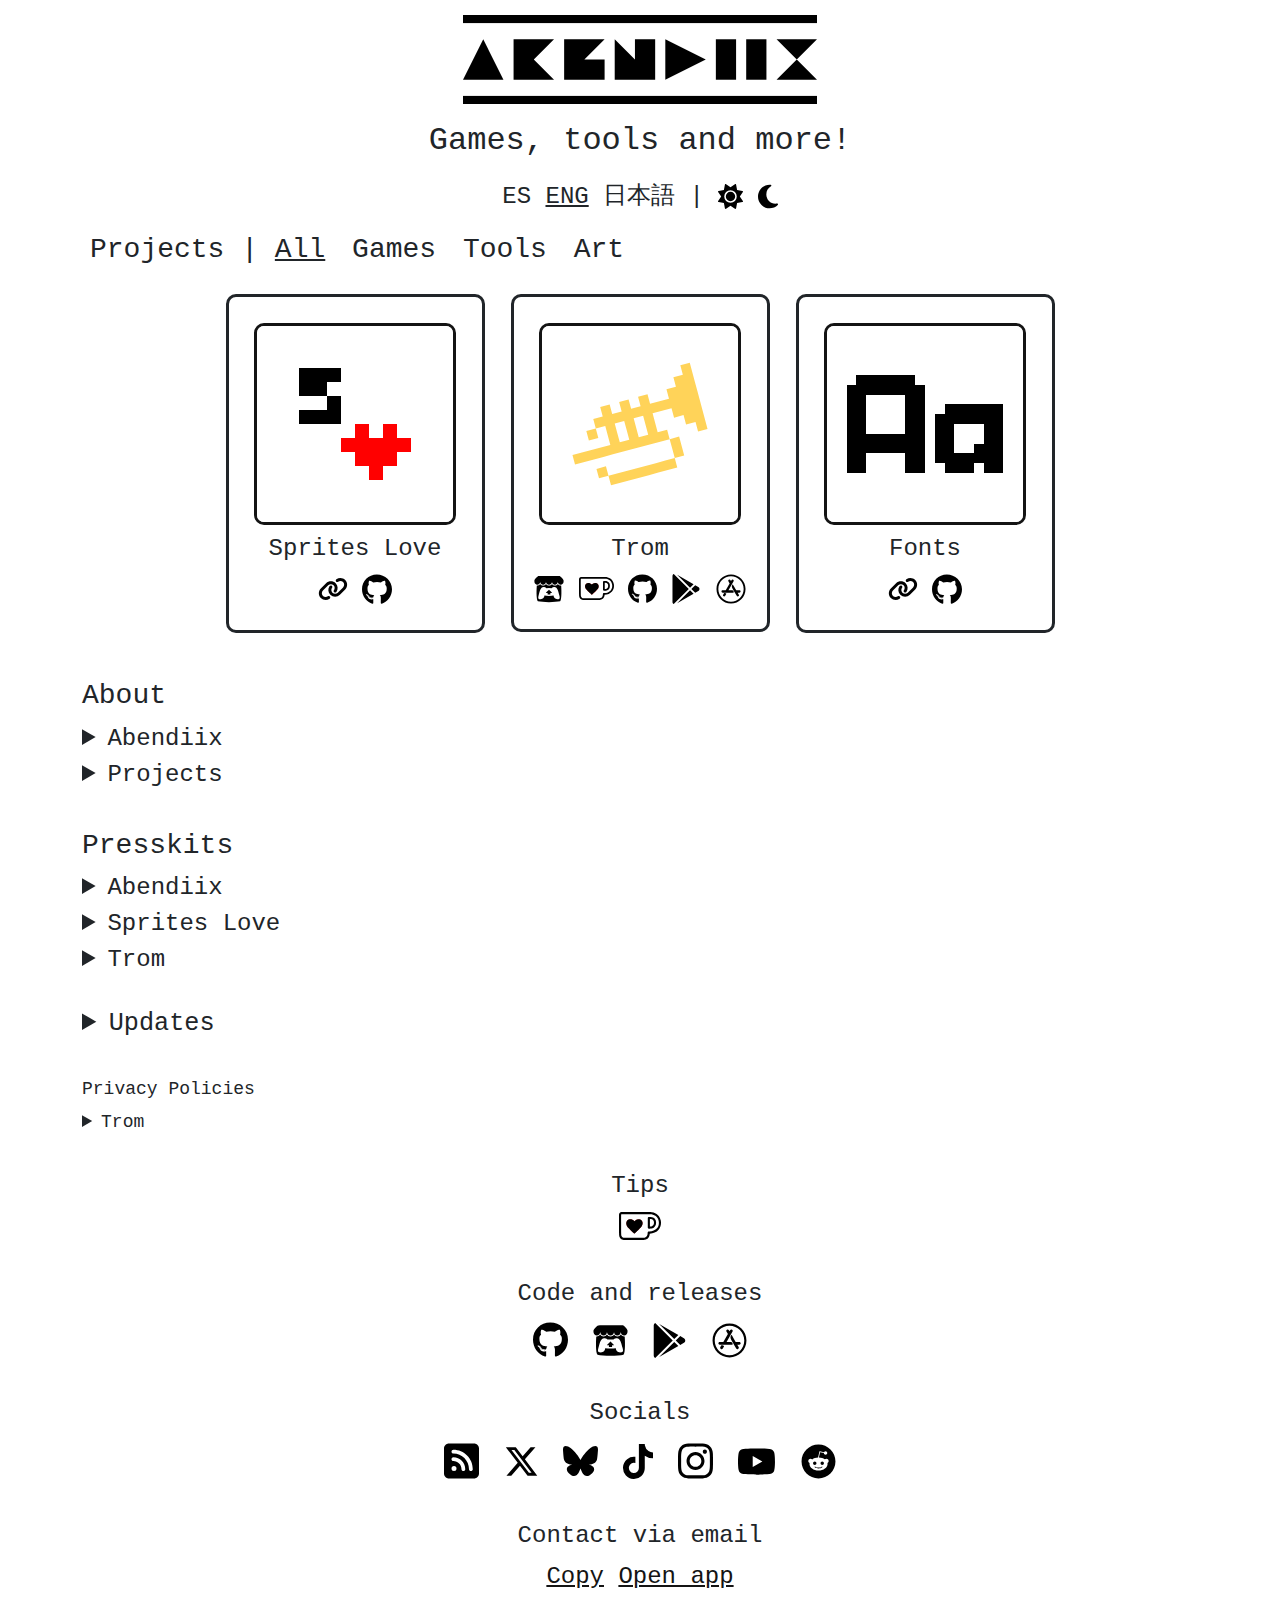
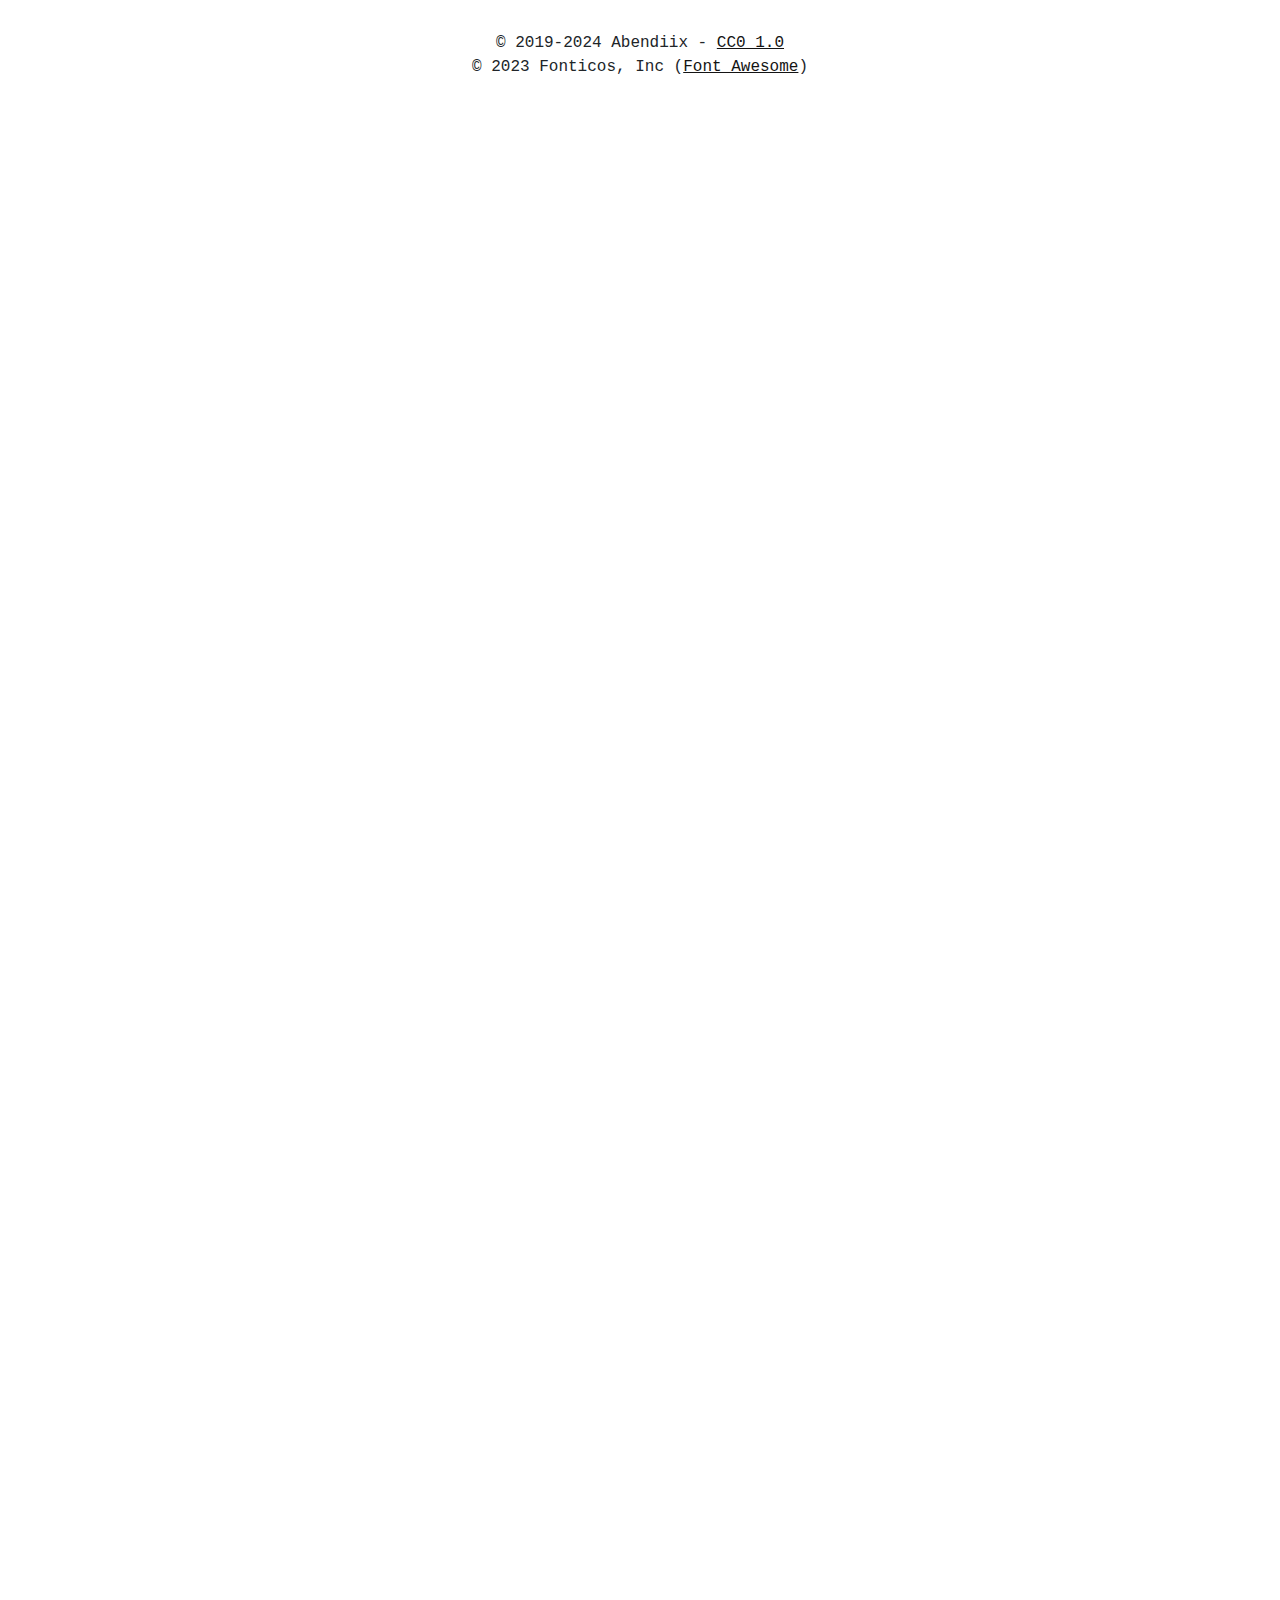
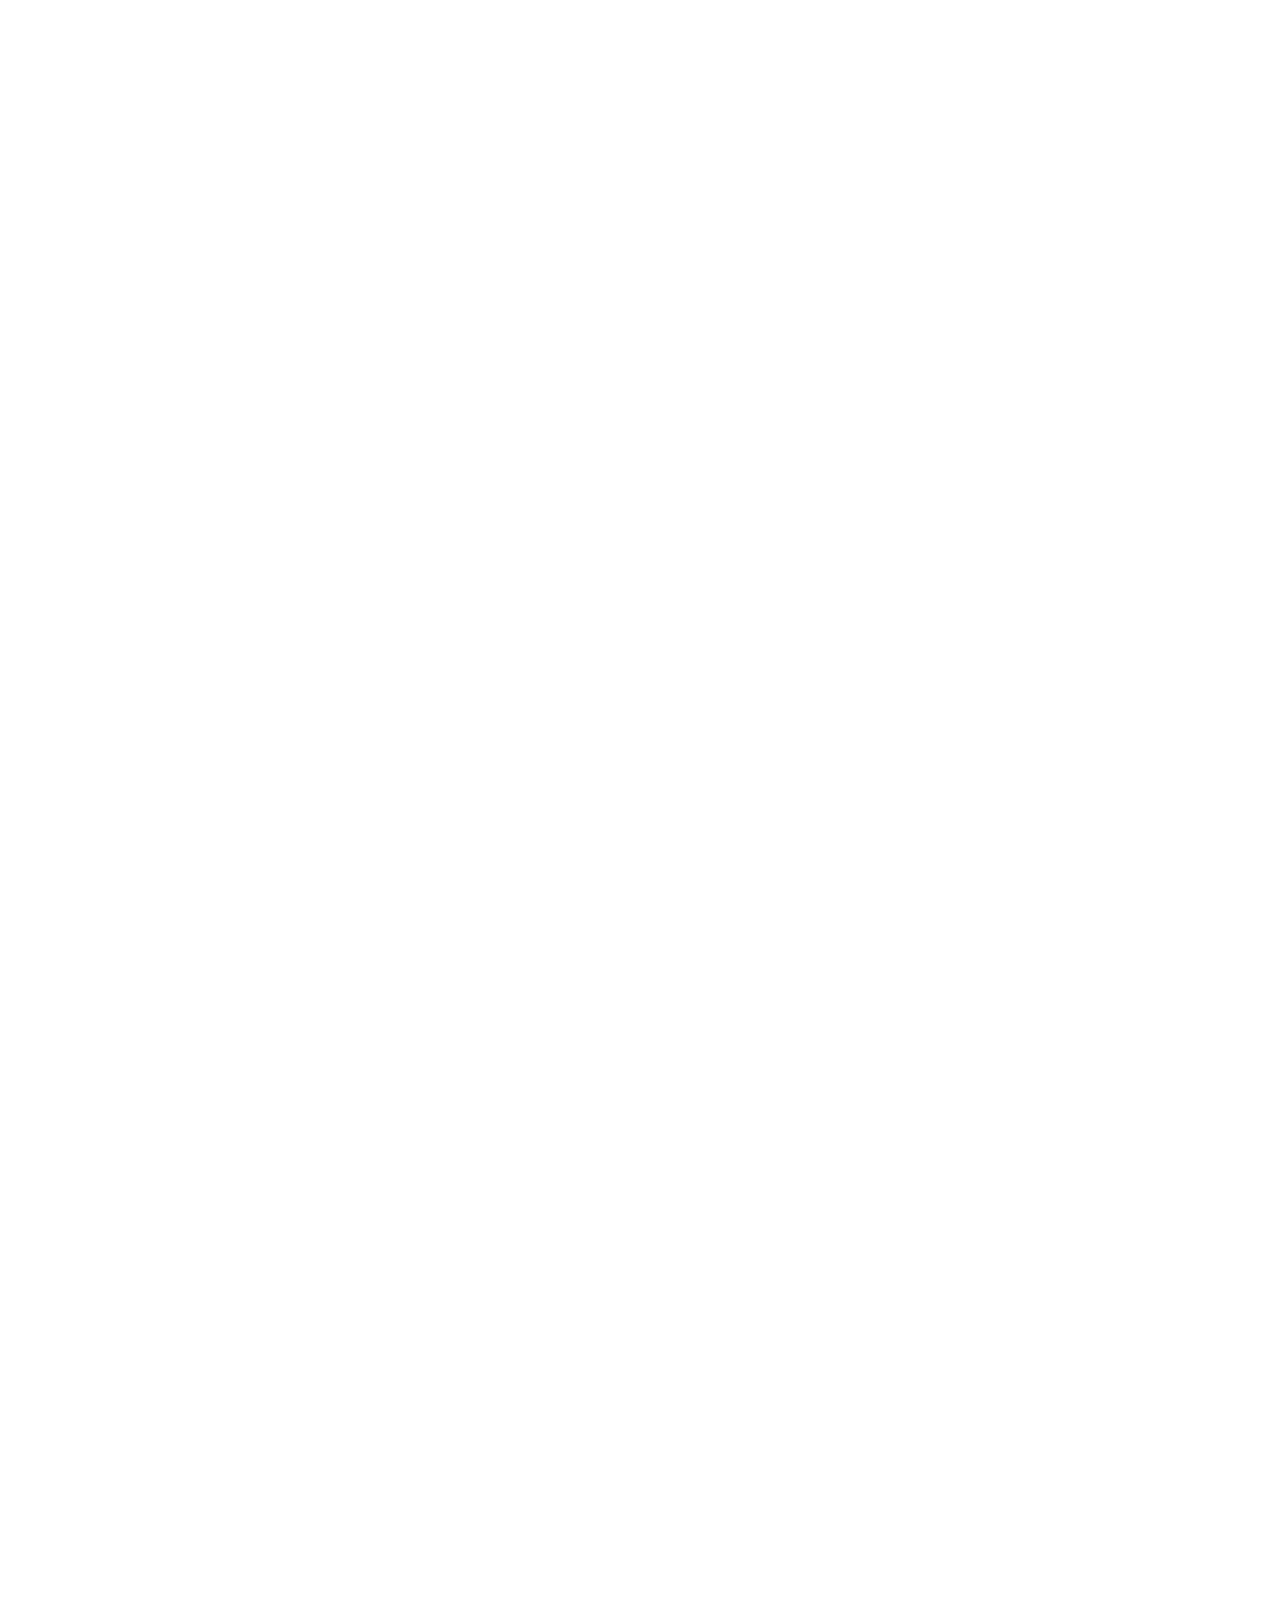
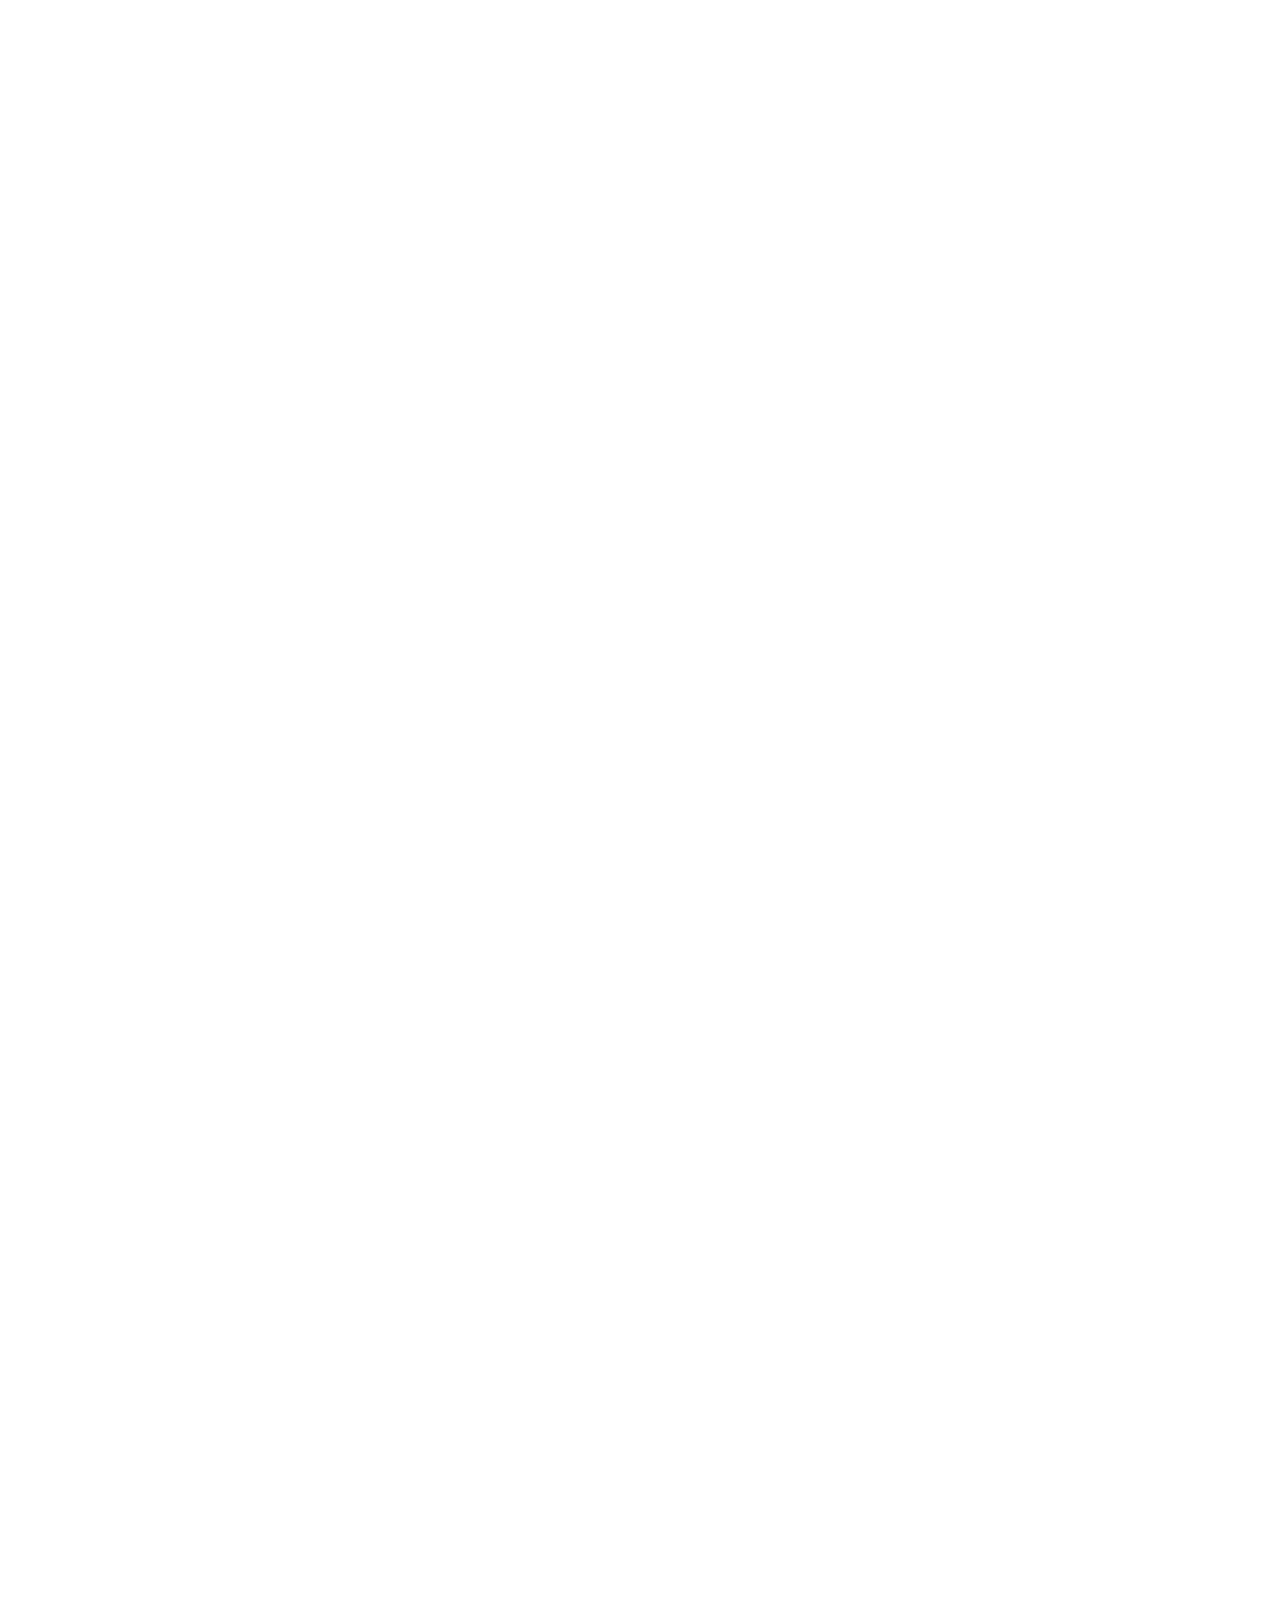
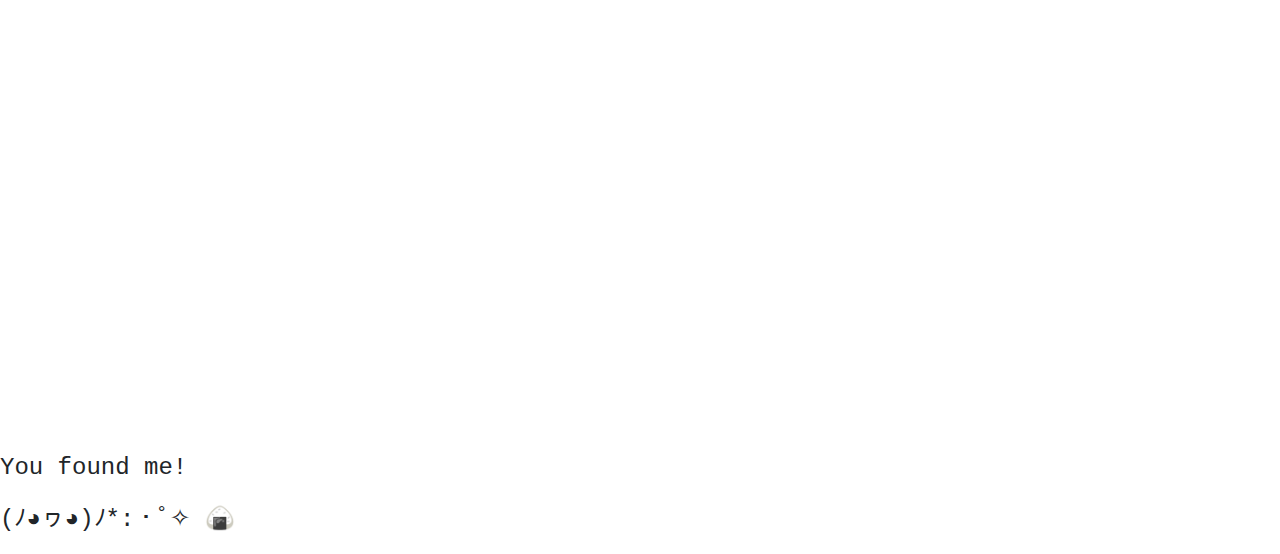
==== index.html @ 1dc41e15 "Post 39" ====
<!--
MIT License

Copyright (c) 2024 Abendiix

Permission is hereby granted, free of charge, to any person obtaining a copy
of this software and associated documentation files (the "Software"), to deal
in the Software without restriction, including without limitation the rights
to use, copy, modify, merge, publish, distribute, sublicense, and/or sell
copies of the Software, and to permit persons to whom the Software is
furnished to do so, subject to the following conditions:

The above copyright notice and this permission notice shall be included in all
copies or substantial portions of the Software.

THE SOFTWARE IS PROVIDED "AS IS", WITHOUT WARRANTY OF ANY KIND, EXPRESS OR
IMPLIED, INCLUDING BUT NOT LIMITED TO THE WARRANTIES OF MERCHANTABILITY,
FITNESS FOR A PARTICULAR PURPOSE AND NONINFRINGEMENT. IN NO EVENT SHALL THE
AUTHORS OR COPYRIGHT HOLDERS BE LIABLE FOR ANY CLAIM, DAMAGES OR OTHER
LIABILITY, WHETHER IN AN ACTION OF CONTRACT, TORT OR OTHERWISE, ARISING FROM,
OUT OF OR IN CONNECTION WITH THE SOFTWARE OR THE USE OR OTHER DEALINGS IN THE
SOFTWARE.
-->

<!DOCTYPE html>
<html lang="en">

    <head>
        <title>Abendiix | Games, tools and more!</title>
        <meta charset="utf-8">
        <meta name="viewport" content="width=device-width, initial-scale=1.0, shrink-to-fit=no">
        <meta name="description" content="I'm Abendiix and I make games, tools and anything that can change the world, making it a better place for everyone.">
        
        <!--Meta tags-->
        <meta property="og:url" content="https://abendiix.com">
        <meta property="og:type" content="website">
        <meta property="og:title" content="Abendiix | Games, tools and more!">
        <meta property="og:description" content="I'm Abendiix and I make games, tools and anything that can change the world, making it a better place for everyone.">
        <meta property="og:image" content="http://abendiix.com/assets/img/logos/logo.png">
        <meta property="og:image:secure_url" content="https://abendiix.com/assets/img/logos/logo.png">
        <meta property="og:image:type" content="image/png">
        <meta property="og:image:width" content="480">
        <meta property="og:image:height" content="480">
        <meta property="og:image:alt" content="Abendiix's logo. It displays both the A, represented with an isosceles triangle, and the X, represented with 2 smaller inverted isosceles triangles that touch on the angles opposite to the triangles' bases, from Abendiix. There are also two straight lines above and below both letters to make the logo feel more squared.">
        <meta name="twitter:card" content="summary">
        <meta property="twitter:domain" content="abendiix.com">
        <meta property="twitter:url" content="https://abendiix.com">
        <meta name="twitter:title" content="Abendiix | Games, tools and more!">
        <meta name="twitter:description" content="I'm Abendiix and I make games, tools and anything that can change the world, making it a better place for everyone.">
        <meta name="twitter:image" content="https://abendiix.com/assets/img/logos/logo.png">
        <!--Meta tags-->

        <link rel="icon" type="image/svg+xml" sizes="150x150" href="assets/img/logos/favicon.svg">
        <link rel="stylesheet" href="assets/bootstrap/css/bootstrap.min.css">
        <link rel="stylesheet" href="assets/css/animate.min.css">
        <link rel="stylesheet" href="assets/css/projectBox.css">
        <link rel="stylesheet" href="assets/css/styles.css">
    </head>

    <body class="font-monospace" style="font-size: 24px;" id="page">

        <!--Container for the header, moto, languages and modes-->
        <div class="container">
            
            <!--Header with banner and moto-->
            <div class="row font-monospace text-center d-flex d-xl-flex justify-content-center align-items-center">
                <div style="margin-top: 15px;" class="col-md-6">
                    
                    <!--Banner-->
                    <h1>
                        <a aria-label="Link to Abendiix's website (where you are now)." href="http://abendiix.com" id="linktothisweb">
                            <img alt="Abendiix's logo in expanded form. The letters are black and the background of the image is transparent (clear mode)."
                            src="assets/img/logos/blackBanner.svg" style="max-width: 65%;" id="banner" class="changeableColor">
                        </a>
                    </h1>
                    <!--Banner-->

                    <!--Moto-->
                    <h2 style="margin: 2vh;" id="moto">Games, tools and more!</h2>
                    <!--Moto-->
                </div>
            </div>
            <!--Header with banner and moto-->

            <!--Available languages and modes' section-->
            <div class="row font-monospace text-center d-flex d-xl-flex justify-content-center align-items-center">
                <div class="col-md-6">
                    <a aria-label="Cambiar el idioma de la web a español." role="button" onclick="changeToES()" id="es">ES</a>

                    <a aria-label="Change website's language to Spanish." role="button" style="text-decoration: underline;" onclick="changeToEN()" id="en">ENG</a>

                    <a aria-label="ウェブサイトの言語を日本語に変更する。" role="button" onclick="changeToJA()" id="ja">日本語</a>
                    |
                    <a aria-label="Change website colors to clear mode." role="button" onclick="changeToClearMode()" id="clearmode">
                        <img alt="Icon showing a sun for changing the website to clear mode." src="assets/img/icons/sun.svg" style="width: min(25px, 15%);" id="clear" class="changeableColor">
                    </a>

                    <a aria-label="Change website colors to dark mode." role="button" onclick="changeToDarkMode()" id="darkmode">
                        <img alt="Icon showing a moon for changing the website to dark mode." src="assets/img/icons/moon.svg" style="width: min(20px, 10%);" id="dark" class="changeableColor">
                    </a>
                    <p id="translationauthor" style="font-size: 15px; display: none; margin: 0px">翻訳： Qulitrans Team</p>
                </div>
            </div>
            <!--Available languages and modes' section-->

        </div>
        <!--Container for header, moto, languages and modes-->

        <!--Container for projects' filters-->
        <div class="container" style="margin-top: 2vh;">
            <h3 id="projectsh3" style="margin: .5rem;"> <p id="projects" style="display: inline;">Projects |</p>
                <a aria-label="Show every Abendiix's project." role="button" onclick="showAll()" style="text-decoration: underline; margin-right: 10px;" id="projectsall">All</a>

                <a aria-label="Show Abendiix's games." role="button" onclick="showGames()" id="projectsgames" style="margin-right: 10px;">Games</a>

                <a aria-label="Show Abendiix's tools." role="button" onclick="showTools()" id="projectstools"style="margin-right: 10px;">Tools</a>

                <a aria-label="Show Abendiix's art." role="button" onclick="showArt()" id="projectsart">Art</a>
            </h3>
        </div>
        <!--Container for projects' filters-->

        <!--Projects' container-->
        <div class="container text-center">
            <div class="row justify-content-center" style="margin-top: 2vh;">
                
                <!--Sprites Love box-->
                <div class="projectBox" id="spriteslove" style="padding: 25px;">
                    <div class="row swing animated" style="border-radius: 10px; margin-top: -15px; margin-bottom: -15px; border-style: solid;">
                        <div class="col" style="border-radius: 10px; padding: 10%;">
                            
                            <!--Sprites Love icon-->
                            <img alt="Logo for the project Sprites Love. It shows a pixelated S from the word 'Sprites' and one pixel down and to the right there's a red pixelated heart representing the word 'Love'."
                            src="assets/img/logos/spriteslove.svg" style="width: inherit; border-radius: 10px; margin-bottom: 10px; border-style: solid; border-color: #141414; margin-top: 0px;" id="spritesloveicon">
                            <!--Sprites Love icon-->

                            <!--Sprites Love title-->
                            <h4 style="margin: 0px;" id="sprlv">Sprites Love</h4>
                            <!--Sprites Love title-->

                            <!--Sprites Love's links-->
                            <div class="row text-center">
                                <div class="col" style="padding:0px;">

                                    <!--Sprites Love's link icon-->
                                    <a aria-label="Link to Sprites Love's website." href="https://spriteslove.abendiix.com" target="_blank" id="spriteslovelink" style="width: 12%;">
                                        <img alt="Black icon (in clear mode) that symbolizes a website link with two diagonal chains that redirects to Sprites Love's website."
                                        src="assets/img/icons/link.svg" style="margin: 0%; margin-top: 10px; width: 30px" id="spriteslovelinkicon" class="changeableColor"></a>
                                    <!--Sprites Love's link icon-->

                                    <!--Sprites Love's github icon-->
                                    <a aria-label="Link to Abendiix's Sprites Love's GitHub repository." href="https://github.com/Abendiix/spriteslove" target="_blank" id="spriteslovegithublink" style="width: 12%;">
                                        <img alt="GitHub icon in black (clear mode) that redirects to Abendiix's Sprites Love's repository."
                                        src="assets/img/icons/github.svg" style="margin: 0%; margin-top: 10px; width: 30px;" id="spriteslovegithublinkicon" class="changeableColor"></a>
                                    <!--Sprites Love's github icon-->

                                </div>
                            </div>
                            <!--Sprites Love's links-->

                        </div>
                    </div>
                </div>
                <!--Sprites Love box-->

                <!--Trom box-->
                <div class="projectBox" id="trom" style="padding: 25px;">
                    <div class="row swing animated" style="border-radius: 10px; margin-top: -15px; margin-bottom: -15px; border-style: solid;">
                        <div class="col" style="border-radius: 10px; padding: 10%;">
                            
                            <!--Trom icon-->
                            <img alt="Logo for the project Trom. It shows a trumpet made with pixel art that comes from the game."
                            src="assets/img/logos/trom.svg" style="width: inherit; border-radius: 10px; margin-bottom: 10px; border-style: solid; border-color: #141414; margin-top: 0px;" id="tromicon">
                            <!--Trom icon-->

                            <!--Trom title-->
                            <h4 style="margin: 0px;" id="trm">Trom</h4>
                            <!--Trom title-->

                            <!--Trom's links-->
                            <div class="row text-center">
                                <div class="col" style="padding: 0">

                                    <!--Trom's itch.io link icon-->
                                    <a aria-label="Link to Trom's itch.io page." href="https://abendiix.itch.io/trom" target="_blank" id="tromlinkitchio" style="width: 12%;">
                                        <img alt="Itch.io icon in black (clear mode) that redirects to Trom's itch.io page."
                                        src="assets/img/icons/itch-io.svg" style="margin: 0%; margin-top: 10px; width: 30px;" id="tromlinkitchioicon" class="changeableColor"></a>
                                    <!--Trom's itch.io link icon-->

                                    <!--Trom's ko-fi link icon-->
                                    <a aria-label="Link to Trom's Ko-fi page." href="https://ko-fi.com/s/d5c1cd9f0c" target="_blank" id="tromlinkko-fi" style="width: 12%;">
                                        <img alt="Ko-fi icon in black (clear mode) that redirects to Trom's Ko-fi page."
                                        src="assets/img/icons/ko-fi.svg" style="margin: 0%; margin-top: 10px; height: 23px;" id="tromlinkko-fiicon" class="changeableColor"></a>
                                    <!--Trom's ko-fi link icon-->

                                    <!--Trom's github link icon-->
                                    <a aria-label="Link to Trom's GitHub page." href="https://github.com/Abendiix/trom" target="_blank" id="tromlinkgithub" style="width: 12%">
                                        <img alt="GitHub icon in black (clear mode) that redirects to Trom's GitHub page."
                                        src="assets/img/icons/github.svg" style="margin: 0%; margin-top: 10px; height: 30px;" id="tromlinkgithubicon" class="changeableColor"></a>
                                    <!--Trom's github link icon-->

                                    <!--Trom's play store link icon-->
                                    <a aria-label="Link to Trom's Play Store page." href="https://play.google.com/store/apps/details?id=com.abendiix.trom" target="_blank" id="tromlinkplaystore" style="width: 12%; ">
                                        <img alt="Play Store icon in black (clear mode) that redirects to Trom's Play Store page."
                                        src="assets/img/icons/google-play.svg" style="margin: 0%; margin-top: 10px; width: 30px;" id="tromlinkplaystoreicon" class="changeableColor"></a>
                                    <!--Trom's play store link icon-->

                                    <!--Trom's app store link icon-->
                                    <a aria-label="Link to Trom's App Store page." href="https://apps.apple.com/us/app/trom/id6496865166" target="_blank" id="tromlinkappstore" style="width: 12%;">
                                        <img alt="App Store icon in black (clear mode) that redirects to Trom's App Store page."
                                        src="assets/img/icons/app-store.svg" style="margin: 0%; margin-top: 10px; width: 30px;" id="tromlinkappstoreicon" class="changeableColor"></a>
                                    <!--Trom's app store link icon-->

                                </div>
                            </div>
                            <!--Trom's links-->

                        </div>
                    </div>
                </div>
                <!--Trom box-->

                <!--Fonts box-->
                <div class="projectBox" id="fonts" style="padding: 25px;">
                    <div class="row swing animated" style="border-radius: 10px; margin-top: -15px; margin-bottom: -15px; border-style: solid;">
                        <div class="col" style="border-radius: 10px; padding: 10%;">
                            
                            <!--Fonts icon-->
                            <img alt="Logo for Abendiix's fonts. It shows a upper case A and a lower case a in pixel art style."
                            src="assets/img/logos/fonts.svg" style="width: inherit; border-radius: 10px; margin-bottom: 10px; border-style: solid; border-color: #141414; margin-top: 0px;" id="fontsicon">
                            <!--Fonts icon-->

                            <!--Fonts title-->
                            <h4 style="margin: 0px;" id="fnts">Fonts</h4>
                            <!--Fonts title-->

                            <!--Fonts' links-->
                            <div class="row text-center">
                                <div class="col">

                                    <!--Fonts website icon-->
                                    <a aria-label="Link to Abendiix's font website." href="https://fonts.abendiix.com" target="_blank" id="fontslink" style="width: 12%;">
                                        <img alt="Black icon (in clear mode) that symbolizes a website link with two diagonal chains that redirects to Abendiix's fonts website."
                                        src="assets/img/icons/link.svg" style="margin: 0%; margin-top: 10px; width: 30px;" id="fontslinkicon" class="changeableColor"></a>
                                    <!--Fonts website icon-->

                                    <!--Fonts github icon-->
                                    <a aria-label="Link to Abendiix's font's GitHub repository." href="https://github.com/Abendiix/fonts" target="_blank" id="fontsgithublink" style="width: 12%;">
                                        <img alt="GitHub icon in black (clear mode) that redirects to Abendiix's font's repository."
                                        src="assets/img/icons/github.svg" style="margin: 0%; margin-top: 10px; width: 30px;" id="fontsgithublinkicon" class="changeableColor"></a>
                                    <!--Fonts github icon-->

                                </div>
                            </div>
                            <!--Fonts links-->

                        </div>
                    </div>
                </div>
                <!--Fonts box-->

            </div>
        </div>
        <!--Projects' container-->

        <!--Abouts-->
        <div class="container" style="margin-top: 4vh">

            <!--Abendiix-->
            <h3 id="aboutabndx">About</h3>

            <details>
                <summary>Abendiix</summary>
                <p id="aboutap1" style="text-align: justify;">I'm Abendiix, an indie developer and artist. I make (and tinker with) games, tools and anything that catches my attention, hoping that I can make the world a better place with my projects.</p>

                <p id="aboutap2" style="text-align: justify;">Abendiix is both my developer/artist alias and a project by itself, where I want to pursue the dream and goal of developing ideas, art and projects that are as open, accessible and friendly as I can to everything and everyone that interacts with or is affected and influenced by them.</p>

                <p id="aboutap3" style="text-align: justify;">Abendiix (as in the project) will grow, learn, evolve and change just as much as Abendiix (as in myself) will do, if not more. Abendiix's goal will always be to make the best out of any creation, looking for a positive impact on the people that get to know Abendiix, our planet and anything that surrounds us.</p>

                <p id="aboutap4" style="text-align: justify;">Feel free to contact me about anything you want! Any error/bug/problem that I should fix or solve, any question you may have, showing me anything you want as fanarts or experiences you've had with my projects or even just to say hello or have a chat. I will always be more than grateful and happy to speak and engage with anyone!</p>
            </details>
            <!--Abendiix-->

            <!--Projects-->
            <details>
                <summary id="projectssummary">Projects</summary>
                <p id="aboutpp1" style="text-align: justify;">I believe that any creation will always have at least 2 authors (or 2 parts that give sense to that creation). The first one would be the 'original' creator, who comes up with ideas and turns them into a reality. The second one would be who experiences that reality, interpreting, enjoying, feeling it and much more, making that reality a whole and giving it its sense of being in the process</p>
                    
                <p id="aboutpp2" style="text-align: justify;">Sometimes both of them are just the original creator interacting with their own creation, even if they are still on the process of creating that reality or experiencing it from any perspective.</p>

                <p id="aboutpp3" style="text-align: justify;">Without taking into account this scenario, that relationship between those 2 different authors and that reality has to be as healthy as it can be. If one or both parts don't take the needed care and responsibility, that relationship would leave some of the parts feeling like they are being left behind and not taken seriously or as if they didn't matter.</p>

                <p id="aboutpp4" style="text-align: justify;">That relationship should take into account, as much as possible, both authors' backgrounds, situations and needs, respecting each other and being responsible about how they interact and coexist with each other and what surrounds them. This will allow a reality that could only exist with an equal relationship between both parts.</p>

                <p id="aboutpp5" style="text-align: justify;">Sometimes the original creator could even be that 'second one', where their needs are what give sense and shape to a creation that is needed, and that won't turn into a reality unless someone works on it.</p>
                
                <p id="aboutpp6" style="text-align: justify;">My projects would lack their purpose if they weren't benefitial in any kind of way in a healthy and coherent manner to any of the parts involved. I want to make everyone feel welcomed to enjoy, engage and share anything related with Abendiix and its projects in every kind of way. Even better: those experiences with Abendiix's project may lead to many other creations and realities that people will be able to experience, where ideas, feelings and so much more will interact, coexist and create so many more creations that everyone could enjoy.</p>

                <p id="aboutpp7" style="text-align: justify;">The creative process and the need for people to express themselves and be heard is not something that should nor can be controlled nor stopped. From the people that want to have fun and share with others the joy they feel with other's creations, to those who want to claim who they are, vindicate about any aspect of their life or any kind of movement.</p>

                <p id="aboutpp8" style="text-align: justify;">There are some obvious legal and responsibility limitations but I talk about that need to create and feel that sometimes can't just be let go. For these reasons and more, I want and will work to make my creations as open, free and accessible as I can, so that anyone can squeeze the most out of them in every sense and way possible.</p>

                <p id="aboutpp9" style="text-align: justify;">This words are just thoughts that cross my mind from time to time when experiencing other people's creations and a result of how all of them make me feel and how I would like my projects and creations to be. I want to make projects and creations that do not limit nor people's creativity, nor needs, nor desires to fully enjoy and experience anything that I make. I want to make people feel as much freedom as they can when coming across Abendiix and its projects. I want to learn more about everything and everyone, make projects and creations that me and other people will love and have fun with (and let's hope making a living 🤞 to make more and better proyects) in the process.</p>

                <p id="aboutpp10" style="text-align: justify;">PS: This is just <b>my</b> actual way of looking at how I want to create <b>my own</b> projects and art, that may or may not change in the future and/or as I create them (and not something I stubbornly expect from anyone or any project; everyone is and should aim to be different). I will make errors and I'm open to talk about them and improve my projects and myself. Feel free to always reach me out! ^^.</p>

                <div class="container text-justified">
                    <div class="row justify-content-center">
                        
                        <div style="padding: 25px;">
                            <h2 id="projectssoftwaretitle">Software</h2>
                            <p id="aboutpsp1" style="text-align: justify;">All of Abendiix's software will always be open source and available to everyone and anyone. There will sometimes be cases where the code may not be available, such as releasing a videogame into a platform with private code from the platform's company. In this cases there will always be an equivalent project where all the code is freely available (think of it like a PC and console release, where there may be some private modules for consoles but not for PC, where I can make the code fully open source).</p>
                            
                            <p id="aboutpsp2" style="text-align: justify;">Abendiix's software will always have it's corresponding license and copyright claim to not left out any doubts on its usage.</p>
                     
                            <h2 id="projectsarttitle">Art</h2>
                            <p id="aboutpap1" style="text-align: justify;">All of Abendiix's art will follow a similar approach to Abendiix's software, being always freely (as in freedom, since there will be some cases where it won't be completely free) available and open for usage to anyone.</p>
                            
                            <p id="aboutpap2" style="text-align: justify;">Every work of art will have it's corresponding license and copyright claim to not left out any doubts on its usage.</p>

                            <p id="aboutpap3" style="text-align: justify;">There will sometimes be more restrictive licenses and copyright claims to avoid cases where the art is used/sold in a non-healthy/toxic way to any of the parties involved.</p>
                            
                            <p id="aboutpap4" style="text-align: justify;">At the same time, this licenses, copyright claims and restrictions will never aim to go against and harm anyone or their creative process (such as making fan-art, selling merchandising and pretty much anything). I want everyone to feel welcomed to share their passion and not restrict them on the process (and I'll be more than happy to see what people share about my projects :D).</p>
                        </div>

                    </div>
                </div>
            </details>
            <!--Projects-->

        </div>
        <!--Abouts-->

        <!--Presskits-->
        <div class="container" style="margin-top: 4vh">
            <h3 id="presskits">Presskits</h3>
            
            <!--Abendiix's presskit-->
            <details>
                <summary>Abendiix</summary>

                <a id="abendiixzip" class="changeableColorLink" aria-label="Zip file with Abendiix's logo and banner in clear and dark mode, svg and png format and in 128, 256 and 512 pixels." href="assets/presskits/abendiix/Presskit_Abendiix.zip" download>Download everything</a>

                <div class="container table-container" style="padding: 0px !important">
                    <h4 id="logodark">Logo (dark version)</h4>

                    <table>
                        <tr>
                            <th colspan="4" class="text-center">
                                <img id="logodarkthumbnail" alt="Abendiix's dark logo that serves as a thumbnail." src="assets/presskits/abendiix/SVG/logo_128_dark.svg">
                            </th>
                        </tr>
                        <tr>
                            <td>
                                SVG
                            </td>
                            <td>
                                <a id="logodark128svg" aria-label="Download Abendiix's logo, dark mode, svg, 128 pixels." href="assets/presskits/abendiix/SVG/logo_128_dark.svg" download class="changeableColorLink">128px</a>
                                <a id="logodark256svg" aria-label="Download Abendiix's logo, dark mode, svg, 256 pixels." href="assets/presskits/abendiix/SVG/logo_256_dark.svg" download class="changeableColorLink">256px</a>
                                <a id="logodark512svg" aria-label="Download Abendiix's logo, dark mode, svg, 512 pixels." href="assets/presskits/abendiix/SVG/logo_512_dark.svg" download class="changeableColorLink">512px</a>
                            </td>
                        <tr>
                            <td>
                                PNG
                            </td>
                            <td>
                                <a id="logodark128png" aria-label="Download Abendiix's logo, dark mode, png, 128 pixels." href="assets/presskits/abendiix/PNG/logo_128_dark.png" download class="changeableColorLink">128px</a>
                                <a id="logodark256png" aria-label="Download Abendiix's logo, dark mode, png, 256 pixels." href="assets/presskits/abendiix/PNG/logo_256_dark.png" download class="changeableColorLink">256px</a>
                                <a id="logodark512png" aria-label="Download Abendiix's logo, dark mode, png, 512 pixels." href="assets/presskits/abendiix/PNG/logo_512_dark.png" download class="changeableColorLink">512px</a>
                            </td>
                        </tr>
                    </table>
                </div>
                
                <div class="container table-container" style="padding: 0px !important">
                    <h4 style="margin-top: 20px" id="logoclear">Logo (clear version)</h4>
                    <table>
                        <tr>
                            <th colspan="4" class="text-center">
                                <img id="logoclearthumbnail" alt="Abendiix's clear logo that serves as a thumbnail." src="assets/presskits/abendiix/SVG/logo_128_clear.svg" style="border: solid 2px;">
                            </th>
                        </tr>
                        <tr>
                            <td>
                                SVG
                            </td>
                            <td>
                                <a id="logoclear128svg" aria-label="Download Abendiix's logo, clear mode, svg, 128 pixels." href="assets/presskits/abendiix/SVG/logo_128_clear.svg" download class="changeableColorLink">128px</a>
                                <a id="logoclear256svg" aria-label="Download Abendiix's logo, clear mode, svg, 256 pixels." href="assets/presskits/abendiix/SVG/logo_256_clear.svg" download class="changeableColorLink">256px</a>
                                <a id="logoclear512svg" aria-label="Download Abendiix's logo, clear mode, svg, 512 pixels." href="assets/presskits/abendiix/SVG/logo_512_clear.svg" download class="changeableColorLink">512px</a>
                            </td>
                        <tr>
                            <td>
                                PNG
                            </td>
                            <td>
                                <a id="logoclear128png" aria-label="Download Abendiix's logo, clear mode, png, 128 pixels." href="assets/presskits/abendiix/PNG/logo_128_clear.png" download class="changeableColorLink">128px</a>
                                <a id="logoclear256png" aria-label="Download Abendiix's logo, clear mode, png, 256 pixels." href="assets/presskits/abendiix/PNG/logo_256_clear.png" download class="changeableColorLink">256px</a>
                                <a id="logoclear512png" aria-label="Download Abendiix's logo, clear mode, png, 512 pixels." href="assets/presskits/abendiix/PNG/logo_512_clear.png" download class="changeableColorLink">512px</a>
                            </td>
                        </tr>
                    </table>
                </div>

                <div class="container table-container" style="padding: 0px !important">
                    <h4 style="margin-top: 20px" id="bannerdark">Banner (dark version)</h4>
                    <table>
                        <tr>
                            <th colspan="4" class="text-center">
                                <img style="width: 80%" id="bannerdarkthumbnail" alt="Abendiix's dark banner that serves as a thumbnail." src="assets/presskits/abendiix/SVG/banner_128_dark.svg">
                            </th>
                        </tr>
                        <tr>
                            <td>
                                SVG
                            </td>
                            <td>
                                <a id="bannerdark128svg" aria-label="Download Abendiix's banner, dark mode, svg, 128 pixels." href="assets/presskits/abendiix/SVG/banner_128_dark.svg" download class="changeableColorLink">128px</a>
                                <a id="bannerdark256svg" aria-label="Download Abendiix's banner, dark mode, svg, 256 pixels." href="assets/presskits/abendiix/SVG/banner_256_dark.svg" download class="changeableColorLink">256px</a>
                                <a id="bannerdark512svg" aria-label="Download Abendiix's banner, dark mode, svg, 512 pixels." href="assets/presskits/abendiix/SVG/banner_512_dark.svg" download class="changeableColorLink">512px</a>
                            </td>
                        <tr>
                            <td>
                                PNG
                            </td>
                            <td>
                                <a id="bannerdark128png" aria-label="Download Abendiix's banner, dark mode, png, 128 pixels." href="assets/presskits/abendiix/PNG/banner_128_dark.png" download class="changeableColorLink">128px</a>
                                <a id="bannerdark256png" aria-label="Download Abendiix's banner, dark mode, png, 256 pixels." href="assets/presskits/abendiix/PNG/banner_256_dark.png" download class="changeableColorLink">256px</a>
                                <a id="bannerdark512png" aria-label="Download Abendiix's banner, dark mode, png, 512 pixels." href="assets/presskits/abendiix/PNG/banner_512_dark.png" download class="changeableColorLink">512px</a>
                            </td>
                        </tr>
                    </table>
                </div>

                <div class="container table-container" style="padding: 0px !important">
                    <h4 style="margin-top: 20px" id="bannerclear">Banner (clear version)</h4>
                    <table>
                        <tr>
                            <th colspan="4" class="text-center">
                                <img id="bannerclearthumbnail" alt="Abendiix's clear banner that serves as a thumbnail." src="assets/presskits/abendiix/SVG/banner_128_clear.svg" style="width: 80%; border: solid 2px;">
                            </th>
                        </tr>
                        <tr>
                            <td>
                                SVG
                            </td>
                            <td>
                                <a id="bannerclear128svg" aria-label="Download Abendiix's banner, clear mode, svg, 128 pixels." href="assets/presskits/abendiix/SVG/banner_128_clear.svg" download class="changeableColorLink">128px</a>
                                <a id="bannerclear256svg" aria-label="Download Abendiix's banner, clear mode, svg, 256 pixels." href="assets/presskits/abendiix/SVG/banner_256_clear.svg" download class="changeableColorLink">256px</a>
                                <a id="bannerclear512svg" aria-label="Download Abendiix's banner, clear mode, svg, 512 pixels." href="assets/presskits/abendiix/SVG/banner_512_clear.svg" download class="changeableColorLink">512px</a>
                            </td>
                        <tr>
                            <td>
                                PNG
                            </td>
                            <td>
                                <a id="bannerclear128png" aria-label="Download Abendiix's banner, clear mode, png, 128 pixels." href="assets/presskits/abendiix/PNG/banner_128_clear.png" download class="changeableColorLink">128px</a>
                                <a id="bannerclear256png" aria-label="Download Abendiix's banner, clear mode, png, 256 pixels." href="assets/presskits/abendiix/PNG/banner_256_clear.png" download class="changeableColorLink">256px</a>
                                <a id="bannerclear512png" aria-label="Download Abendiix's banner, clear mode, png, 512 pixels." href="assets/presskits/abendiix/PNG/banner_512_clear.png" download class="changeableColorLink">512px</a>
                            </td>
                        </tr>
                    </table>
                </div>

            </details>
            <!--Abendiix's presskit-->
            
            <!--Sprites Love's presskit-->
            <details>
                <summary>Sprites Love</summary>
                
                <a id="spriteslovezip" class="changeableColorLink" aria-label="Zip file with Sprites Love's different logos with 1 to 1 ratio and 1 to 10 ratio (in pixels), in svg and png format." href="assets/presskits/spriteslove/Presskit_SpritesLove.zip" download>Download everything</a>

                <div class="container table-container" style="padding: 0px !important">
                    <h4 id="spriteslovemain">Main logo</h4>
                    <table>
                        <tr>
                            <th colspan="4" class="text-center">
                                <img id="spriteslovemainthumbnail" alt="Sprites Love's main logo that serves as a thumbnail." src="assets/presskits/spriteslove/SVG/spriteslove_logo_original_x10.svg" style="border: solid white 10px; background-color: white; border-radius: 4px;">
                            </th>
                        </tr>
                        <tr>
                            <td>
                                SVG
                            </td>
                            <td>
                                <a id="spriteslovemain1-1svg"  aria-label="Download Sprites Love's main logo, 1 to 1 pixel ratio, svg." href="assets/presskits/spriteslove/SVG/spriteslove_logo_original.svg" download class="changeableColorLink">1:1px</a>
                                <a id="spriteslovemain1-10svg" aria-label="Download Sprites Love's main logo, 1 to 10 pixel ratio, svg." href="assets/presskits/spriteslove/SVG/spriteslove_logo_original_x10.svg" download class="changeableColorLink">1:10px</a>
                            </td>
                        <tr>
                            <td>
                                PNG
                            </td>
                            <td>
                                <a id="spriteslovemain1-1png"  aria-label="Download Sprites Love's main logo, 1 to 1 pixel ratio, png." href="assets/presskits/spriteslove/PNG/spriteslove_logo_original.png" download class="changeableColorLink">1:1px</a>
                                <a id="spriteslovemain1-10png" aria-label="Download Sprites Love's main logo, 1 to 10 pixel ratio, png." href="assets/presskits/spriteslove/PNG/spriteslove_logo_original_x10.png" download class="changeableColorLink">1:10px</a>
                            </td>
                        </tr>
                    </table>
                </div>

                <div class="container table-container" style="padding: 0px !important">
                    <h4 style="margin-top: 20px" id="spriteslovesquare">Square logo</h4>
                    <table>
                        <tr>
                            <th colspan="4" class="text-center">
                                <img id="spriteslovesquarethumbnail" alt="Sprites Love's square logo that serves as a thumbnail." src="assets/presskits/spriteslove/SVG/spriteslove_logo_square_x10.svg" style="border: solid white 10px; background-color: white; border-radius: 4px;">
                            </th>
                        </tr>
                        <tr>
                            <td>
                                SVG
                            </td>
                            <td>
                                <a id="spriteslovesquare1-1svg"  aria-label="Download Sprites Love's square logo, 1 to 1 pixel ratio, svg." href="assets/presskits/spriteslove/SVG/spriteslove_logo_square.svg" download class="changeableColorLink">1:1px</a>
                                <a id="spriteslovesquare1-10svg" aria-label="Download Sprites Love's square logo, 1 to 10 pixel ratio, svg." href="assets/presskits/spriteslove/SVG/spriteslove_logo_square_x10.svg" download class="changeableColorLink">1:10px</a>
                            </td>
                        <tr>
                            <td>
                                PNG
                            </td>
                            <td>
                                <a id="spriteslovesquare1-1png"  aria-label="Download Sprites Love's square logo, 1 to 1 pixel ratio, png." href="assets/presskits/spriteslove/PNG/spriteslove_logo_square.png" download class="changeableColorLink">1:1px</a>
                                <a id="spriteslovesquare1-10png" aria-label="Download Sprites Love's square logo, 1 to 10 pixel ratio, png." href="assets/presskits/spriteslove/PNG/spriteslove_logo_square_x10.png" download class="changeableColorLink">1:10px</a>
                            </td>
                        </tr>
                    </table>
                </div>

                <div class="container table-container" style="padding: 0px !important">
                    <h4 style="margin-top: 20px" id="spritesloveshort">Short logo</h4>
                    <table>
                        <tr>
                            <th colspan="4" class="text-center">
                                <img id="spritesloveshortthumbnail" alt="Sprites Love's short logo that serves as a thumbnail." src="assets/presskits/spriteslove/SVG/spriteslove_logo_short_x10.svg" style="border: solid white 10px; background-color: white; border-radius: 4px;">
                            </th>
                        </tr>
                        <tr>
                            <td>
                                SVG
                            </td>
                            <td>
                                <a id="spritesloveshort1-1svg"  aria-label="Download Sprites Love's short logo, 1 to 1 pixel ratio, svg." href="assets/presskits/spriteslove/SVG/spriteslove_logo_short.svg" download class="changeableColorLink">1:1px</a>
                                <a id="spritesloveshort1-10svg" aria-label="Download Sprites Love's short logo, 1 to 10 pixel ratio, svg." href="assets/presskits/spriteslove/SVG/spriteslove_logo_short_x10.svg" download class="changeableColorLink">1:10px</a>
                            </td>
                        <tr>
                            <td>
                                PNG
                            </td>
                            <td>
                                <a id="spritesloveshort1-1png"  aria-label="Download Sprites Love's short logo, 1 to 1 pixel ratio, png." href="assets/presskits/spriteslove/PNG/spriteslove_logo_short.png" download class="changeableColorLink">1:1px</a>
                                <a id="spritesloveshort1-10png" aria-label="Download Sprites Love's short logo, 1 to 10 pixel ratio, png." href="assets/presskits/spriteslove/PNG/spriteslove_logo_short_x10.png" download class="changeableColorLink">1:10px</a>
                            </td>
                        </tr>
                    </table>
                </div>

                <div class="container table-container" style="padding: 0px !important">
                    <h4 style="margin-top: 20px" id="spriteslovelong">Long logo</h4>
                    <table>
                        <tr>
                            <th colspan="4" class="text-center">
                                <img id="spriteslovelongthumbnail" alt="Sprites Love's long logo that serves as a thumbnail." src="assets/presskits/spriteslove/SVG/spriteslove_logo_long_x10.svg" style="border: solid white 10px; background-color: white; border-radius: 4px;">
                            </th>
                        </tr>
                        <tr>
                            <td>
                                SVG
                            </td>
                            <td>
                                <a id="spriteslovelong1-1svg"  aria-label="Download Sprites Love's long logo, 1 to 1 pixel ratio, svg." href="assets/presskits/spriteslove/SVG/spriteslove_logo_long.svg" download class="changeableColorLink">1:1px</a>
                                <a id="spriteslovelong1-10svg" aria-label="Download Sprites Love's long logo, 1 to 10 pixel ratio, svg." href="assets/presskits/spriteslove/SVG/spriteslove_logo_long_x10.svg" download class="changeableColorLink">1:10px</a>
                            </td>
                        <tr>
                            <td>
                                PNG
                            </td>
                            <td>
                                <a id="spriteslovelong1-1png"  aria-label="Download Sprites Love's long logo, 1 to 1 pixel ratio, png." href="assets/presskits/spriteslove/PNG/spriteslove_logo_long.png" download class="changeableColorLink">1:1px</a>
                                <a id="spriteslovelong1-10png" aria-label="Download Sprites Love's long logo, 1 to 10 pixel ratio, png." href="assets/presskits/spriteslove/PNG/spriteslove_logo_long_x10.png" download class="changeableColorLink">1:10px</a>
                            </td>
                        </tr>
                    </table>
                </div>

                <div class="container table-container" style="padding: 0px !important">
                    <h4 style="margin-top: 20px" id="spriteslovebig">Big logo</h4>
                    <table>
                        <tr>
                            <th colspan="4" class="text-center">
                                <img id="spriteslovebigthumbnail" alt="Sprites Love's big logo that serves as a thumbnail." src="assets/presskits/spriteslove/SVG/spriteslove_logo_big_x10.svg" style="border: solid white 10px; background-color: white; border-radius: 4px;">
                            </th>
                        </tr>
                        <tr>
                            <td>
                                SVG
                            </td>
                            <td>
                                <a id="spriteslovebig1-1svg"  aria-label="Download Sprites Love's big logo, 1 to 1 pixel ratio, svg." href="assets/presskits/spriteslove/SVG/spriteslove_logo_big.svg" download class="changeableColorLink">1:1px</a>
                                <a id="spriteslovebig1-10svg" aria-label="Download Sprites Love's big logo, 1 to 10 pixel ratio, svg." href="assets/presskits/spriteslove/SVG/spriteslove_logo_big_x10.svg" download class="changeableColorLink">1:10px</a>
                            </td>
                        <tr>
                            <td>
                                PNG
                            </td>
                            <td>
                                <a id="spriteslovebig1-1png"  aria-label="Download Sprites Love's big logo, 1 to 1 pixel ratio, png." href="assets/presskits/spriteslove/PNG/spriteslove_logo_big.png" download class="changeableColorLink">1:1px</a>
                                <a id="spriteslovebig1-10png" aria-label="Download Sprites Love's big logo, 1 to 10 pixel ratio, png." href="assets/presskits/spriteslove/PNG/spriteslove_logo_big_x10.png" download class="changeableColorLink">1:10px</a>
                            </td>
                        </tr>
                    </table>
                </div>

                <div class="container table-container" style="padding: 0px !important">
                    <h4 style="margin-top: 20px" id="spritesloveheart">Heart logo</h4>
                    <table>
                        <tr>
                            <th colspan="4" class="text-center">
                                <img id="spritesloveheartthumbnail" alt="Sprites Love's heart logo that serves as a thumbnail." src="assets/presskits/spriteslove/SVG/spriteslove_logo_heart_x10.svg" style="border: solid white 10px; background-color: white; border-radius: 4px;">
                            </th>
                        </tr>
                        <tr>
                            <td>
                                SVG
                            </td>
                            <td>
                                <a id="spritesloveheart1-1svg"  aria-label="Download Sprites Love's heart logo, 1 to 1 pixel ratio, svg." href="assets/presskits/spriteslove/SVG/spriteslove_logo_heart.svg" download class="changeableColorLink">1:1px</a>
                                <a id="spritesloveheart1-10svg" aria-label="Download Sprites Love's heart logo, 1 to 10 pixel ratio, svg." href="assets/presskits/spriteslove/SVG/spriteslove_logo_heart_x10.svg" download class="changeableColorLink">1:10px</a>
                            </td>
                        <tr>
                            <td>
                                PNG
                            </td>
                            <td>
                                <a id="spritesloveheart1-1png"  aria-label="Download Sprites Love's heart logo, 1 to 1 pixel ratio, png." href="assets/presskits/spriteslove/PNG/spriteslove_logo_heart.png" download class="changeableColorLink">1:1px</a>
                                <a id="spritesloveheart1-10png" aria-label="Download Sprites Love's heart logo, 1 to 10 pixel ratio, png." href="assets/presskits/spriteslove/PNG/spriteslove_logo_heart_x10.png" download class="changeableColorLink">1:10px</a>
                            </td>
                        </tr>
                    </table>
                </div>

            </details>
            <!--Sprites Love's presskit-->

            <!--Trom's presskit-->
            <details>
                <summary>Trom</summary>

                <a id="tromzip" class="changeableColorLink" aria-label="Zip file with Trom's logo and game's screenshots in svg and png format." href="assets/presskits/trom/Presskit_Trom.zip" download>Download everything</a>

                <div class="container table-container" style="padding: 0px !important;">
                    <h4 id="logotrom">Logo</h4>
                    <table>
                        <tr>
                            <th colspan="4" class="text-center">
                                <img id="logotromthumbnail" alt="Trom's logo that serves as a thumbnail." src="assets/presskits/trom/SVG/logo.svg">
                            </th>
                        </tr>
                        <tr>
                            <td>
                                SVG
                            </td>
                            <td>
                                <a id="logotromsvg" aria-label="Download Trom's logo, svg." href="assets/presskits/trom/SVG/logo.svg" download class="changeableColorLink">(SVG)</a>
                            </td>
                        <tr>
                            <td>
                                PNG
                            </td>
                            <td>
                                <a id="logotrompng" aria-label="Download Trom's logo, png." href="assets/presskits/trom/PNG/logo.png" download class="changeableColorLink">(PNG)</a>
                            </td>
                        </tr>
                    </table>
                </div>
                
                <div class="container text-center" style="padding: 0px !important;">
                    <h4 style="margin-top: 20px" id="screenshotstrom">Game's screenshots (click on images to download them)</h4>
                    <a id="menutrom" aria-label="Download Trom's menu screenshot, png." href="assets/presskits/trom/PNG/menu.png" download>
                        <img id="screenshottrommenu" alt="Trom's menu screenshot that serves as a thumbnail." src="assets/presskits/trom/PNG/menu.png" style="width: max(12vh, 12%); border: solid 2px; margin-top: 5px; margin-bottom: 5px;" class="screenshot"></a>

                    <a id="game1_1trom" aria-label="Download Trom's first game mode's first screenshot, png." href="assets/presskits/trom/PNG/game1_1.png" download>
                        <img id="screenshottromgame1_1" alt="Trom's first game mode's first screenshot that serves as a thumbnail." src="assets/presskits/trom/PNG/game1_1.png" style="width: max(12vh, 12%); border: solid 2px; margin-top: 5px; margin-bottom: 5px;" class="screenshot"></a>
                    
                    <a id="game1_2trom" aria-label="Download Trom's first game mode's second screenshot, png." href="assets/presskits/trom/PNG/game1_2.png" download>
                        <img id="screenshottromgame1_2" alt="Trom's first game mode's second screenshot that serves as a thumbnail." src="assets/presskits/trom/PNG/game1_2.png" style="width: max(12vh, 12%); border: solid 2px; margin-top: 5px; margin-bottom: 5px;" class="screenshot"></a>
                    
                    <a id="game2trom" aria-label="Download Trom's second game mode's screenshot, png." href="assets/presskits/trom/PNG/game2.png" download>
                        <img id="screenshottromgame2" alt="Trom's second game screenshot that serves as a thumbnail." src="assets/presskits/trom/PNG/game2.png" style="width: max(12vh, 12%); border: solid 2px; margin-top: 5px; margin-bottom: 5px;" class="screenshot"></a>

                    <a id="configtrom" aria-label="Download Trom's configuration screenshot, png." href="assets/presskits/trom/PNG/config.png" download>
                        <img id="screenshottromconfig" alt="Trom's configuration screenshot that serves as a thumbnail." src="assets/presskits/trom/PNG/config.png" style="width: max(12vh, 12%); border: solid 2px; margin-top: 5px; margin-bottom: 5px;" class="screenshot"></a>
                </div>

            </details>
            <!--Trom's presskit-->
        </div>
        <!--Presskits-->

        <!--Updates-->
        <div class="container text-justified" style="margin-top: 3vh">
            <details style="font-size: 75%;">
                <summary id="updates" style="font-size: 140%;">Updates</summary>

                <p aria-label="Symbol for the preview category. It is a blue circle with a dot in the middle. The symbol and the dot have a darker blue shadow and a blue creamy white outline." role="heading" style="margin-top: 20px; margin-bottom: 5px">
                    <img src="assets/img/icons/preview.svg" width="40vw">
                </p>
                <p id="post38" style="margin: 0px">10-04-2025 - Is that a flag?</p>

                <p aria-label="Symbol for the preview category. It is a blue circle with a dot in the middle. The symbol and the dot have a darker blue shadow and a blue creamy white outline." role="heading" style="margin-top: 20px; margin-bottom: 5px">
                    <img src="assets/img/icons/preview.svg" width="40vw">
                </p>
                <p id="post38" style="margin: 0px">09-04-2025 - What could it be...? 👀</p>

                <p aria-label="Symbol for the preview category. It is a blue circle with a dot in the middle. The symbol and the dot have a darker blue shadow and a blue creamy white outline." role="heading" style="margin-top: 20px; margin-bottom: 5px">
                    <img src="assets/img/icons/preview.svg" width="40vw">
                </p>
                <p id="post37" style="margin: 0px">08-04-2025 - 👀👀</p>

                <p aria-label="Symbol for the preview category. It is a blue circle with a dot in the middle. The symbol and the dot have a darker blue shadow and a blue creamy white outline." role="heading" style="margin-top: 20px; margin-bottom: 5px">
                    <img src="assets/img/icons/preview.svg" width="40vw">
                </p>
                <p id="post36" style="margin: 0px">11-01-2025 - Push and go!</p>

                <p aria-label="Symbol for the preview category. It is a blue circle with a dot in the middle. The symbol and the dot have a darker blue shadow and a blue creamy white outline." role="heading" style="margin-top: 20px; margin-bottom: 5px">
                    <img src="assets/img/icons/preview.svg" width="40vw">
                </p>
                <p id="post35" style="margin: 0px">09-01-2025 - Moving Mibo around the level!</p>

                <p aria-label="Symbol for the preview category. It is a blue circle with a dot in the middle. The symbol and the dot have a darker blue shadow and a blue creamy white outline." role="heading" style="margin-top: 20px; margin-bottom: 5px">
                    <img src="assets/img/icons/preview.svg" width="40vw">
                </p>
                <p id="post34" style="margin: 0px">07-01-2025 - Remember to relax and take care of yourselves!</p>

                <p aria-label="Symbol for the preview category. It is a blue circle with a dot in the middle. The symbol and the dot have a darker blue shadow and a blue creamy white outline." role="heading" style="margin-top: 20px; margin-bottom: 5px">
                    <img src="assets/img/icons/preview.svg" width="40vw">
                </p>
                <p id="post33" style="margin: 0px">04-01-2025 - Let the level shine when Mibo reaches the flag!</p>

                <p aria-label="Symbol for the preview category. It is a blue circle with a dot in the middle. The symbol and the dot have a darker blue shadow and a blue creamy white outline." role="heading" style="margin-top: 20px; margin-bottom: 5px">
                    <img src="assets/img/icons/preview.svg" width="40vw">
                </p>
                <p id="post32" style="margin: 0px">02-01-2025 - Check out how Boto and Mibo move around!</p>

                <p aria-label="Symbol for the preview category. It is a blue circle with a dot in the middle. The symbol and the dot have a darker blue shadow and a blue creamy white outline." role="heading" style="margin-top: 20px; margin-bottom: 5px">
                    <img src="assets/img/icons/preview.svg" width="40vw">
                </p>
                <p id="post31" style="margin: 0px">31-12-2024 - Boto will have to move Mibo to reach the flag and win the level!</p>

                <p aria-label="Symbol for the preview category. It is a blue circle with a dot in the middle. The symbol and the dot have a darker blue shadow and a blue creamy white outline." role="heading" style="margin-top: 20px; margin-bottom: 5px">
                    <img src="assets/img/icons/preview.svg" width="40vw">
                </p>
                <p id="post30" style="margin: 0px">28-12-2024 - Mibo turns gold when reaching the gear!</p>

                <p aria-label="Symbol for the preview category. It is a blue circle with a dot in the middle. The symbol and the dot have a darker blue shadow and a blue creamy white outline." role="heading" style="margin-top: 20px; margin-bottom: 5px">
                    <img src="assets/img/icons/preview.svg" width="40vw">
                </p>
                <p id="post29" style="margin: 0px">26-12-2024 - Boto can even dissapear from the grid! But why...</p>

                <p aria-label="Symbol for the preview category. It is a blue circle with a dot in the middle. The symbol and the dot have a darker blue shadow and a blue creamy white outline." role="heading" style="margin-top: 20px; margin-bottom: 5px">
                    <img src="assets/img/icons/preview.svg" width="40vw">
                </p>
                <p id="post28" style="margin: 0px">24-12-2024 - Look at all those Mibos moving!</p>

                <p aria-label="Symbol for the preview category. It is a blue circle with a dot in the middle. The symbol and the dot have a darker blue shadow and a blue creamy white outline." role="heading" style="margin-top: 20px; margin-bottom: 5px">
                    <img src="assets/img/icons/preview.svg" width="40vw">
                </p>
                <p id="post27" style="margin: 0px">21-12-2024 - What could this gear be for...?</p>

                <p aria-label="Symbol for the extra category. It is an orange cross with 4 dots close to each angle of the cross. The symbol and the dots have a darker orange shadow and a orange creamy white outline." role="heading" style="margin-top: 20px; margin-bottom: 5px">
                    <img src="assets/img/icons/extra.svg" width="40vw">
                </p>
                <p id="post26" style="margin: 0px">19-12-2024 - Tap&Hold allows anyone to play Trom with just one input!</p>

                <p aria-label="Symbol for the preview category. It is a blue circle with a dot in the middle. The symbol and the dot have a darker blue shadow and a blue creamy white outline." role="heading" style="margin-top: 20px; margin-bottom: 5px">
                    <img src="assets/img/icons/preview.svg" width="40vw">
                </p>
                <p id="post25" style="margin: 0px">17-12-2024 - Neko made a new friend!!</p>

                <p aria-label="Symbol for the preview category. It is a blue circle with a dot in the middle. The symbol and the dot have a darker blue shadow and a blue creamy white outline." role="heading" style="margin-top: 20px; margin-bottom: 5px">
                    <img src="assets/img/icons/preview.svg" width="40vw">
                </p>
                <p id="post24" style="margin: 0px">14-12-2024 - Boto can also stretch to the top of the level!</p>

                <p aria-label="Symbol for the preview category. It is a blue circle with a dot in the middle. The symbol and the dot have a darker blue shadow and a blue creamy white outline." role="heading" style="margin-top: 20px; margin-bottom: 5px">
                    <img src="assets/img/icons/preview.svg" width="40vw">
                </p>
                <p id="post23" style="margin: 0px">12-12-2024 - Poor Neko! They can't take a break with their sibling around!</p>

                <p aria-label="Symbol for the preview category. It is a blue circle with a dot in the middle. The symbol and the dot have a darker blue shadow and a blue creamy white outline." role="heading" style="margin-top: 20px; margin-bottom: 5px">
                    <img src="assets/img/icons/preview.svg" width="40vw">
                </p>
                <p id="post22" style="margin: 0px">10-12-2024 - Boto can move by stretching their legs to reach every part of the level!</p>

                <p aria-label="Symbol for the preview category. It is a blue circle with a dot in the middle. The symbol and the dot have a darker blue shadow and a blue creamy white outline." role="heading" style="margin-top: 20px; margin-bottom: 5px">
                    <img src="assets/img/icons/preview.svg" width="40vw">
                </p>
                <p id="post21" style="margin: 0px">07-12-2024 - Hey! Where's Neko?? What are Boto and their friends doing here?</p>

                <p aria-label="Symbol for the preview category. It is a blue circle with a dot in the middle. The symbol and the dot have a darker blue shadow and a blue creamy white outline." role="heading" style="margin-top: 20px; margin-bottom: 5px">
                    <img src="assets/img/icons/preview.svg" width="40vw">
                </p>
                <p id="post20" style="margin: 0px">05-12-2024 - A little redesign for Boto's leaf! Just preparing them for something big...</p>

                <p aria-label="Symbol for the preview category. It is a blue circle with a dot in the middle. The symbol and the dot have a darker blue shadow and a blue creamy white outline." role="heading" style="margin-top: 20px; margin-bottom: 5px">
                    <img src="assets/img/icons/preview.svg" width="40vw">
                </p>
                <p id="post19" style="margin: 0px">03-12-2024 - Neko has been thinking about something... What could it be?</p>

                <p aria-label="Symbol for the preview category. It is a blue circle with a dot in the middle. The symbol and the dot have a darker blue shadow and a blue creamy white outline." role="heading" style="margin-top: 20px; margin-bottom: 5px">
                    <img src="assets/img/icons/preview.svg" width="40vw">
                </p>
                <p id="post18" style="margin: 0px">30-11-2024 - I think Mibo followed Neko's advice... even robots need to rest!</p>

                <p aria-label="Symbol for the preview category. It is a blue circle with a dot in the middle. The symbol and the dot have a darker blue shadow and a blue creamy white outline." role="heading" style="margin-top: 20px; margin-bottom: 5px">
                    <img src="assets/img/icons/preview.svg" width="40vw">
                </p>
                <p id="post17" style="margin: 0px">28-11-2024 - It's been a rough week! Remember to rest and take care!</p>

                <p aria-label="Symbol for the preview category. It is a blue circle with a dot in the middle. The symbol and the dot have a darker blue shadow and a blue creamy white outline." role="heading" style="margin-top: 20px; margin-bottom: 5px">
                    <img src="assets/img/icons/preview.svg" width="40vw">
                </p>
                <p id="post16" style="margin: 0px">26-11-2024 - You can ALSO pet the dog with Boto!! What other companions would you like to see in the game?</p>

                <p aria-label="Symbol for the preview category. It is a blue circle with a dot in the middle. The symbol and the dot have a darker blue shadow and a blue creamy white outline." role="heading" style="margin-top: 20px; margin-bottom: 5px">
                    <img src="assets/img/icons/preview.svg" width="40vw">
                </p>
                <p id="post15" style="margin: 0px">23-11-2024 - Running so fast that Neko can't keep up!</p>

                <p aria-label="Symbol for the preview category. It is a blue circle with a dot in the middle. The symbol and the dot have a darker blue shadow and a blue creamy white outline." role="heading" style="margin-top: 20px; margin-bottom: 5px">
                    <img src="assets/img/icons/preview.svg" width="40vw">
                </p>
                <p id="post14" style="margin: 0px">21-11-2024 - You can pet the cat with Boto!!</p>

                <p aria-label="Symbol for the preview category. It is a blue circle with a dot in the middle. The symbol and the dot have a darker blue shadow and a blue creamy white outline." role="heading" style="margin-top: 20px; margin-bottom: 5px">
                    <img src="assets/img/icons/preview.svg" width="40vw">
                </p>
                <p id="post13" style="margin: 0px">19-11-2024 - Three Nekos synchronized like a clock! What haven they seen?</p>

                <p aria-label="Symbol for the preview category. It is a blue circle with a dot in the middle. The symbol and the dot have a darker blue shadow and a blue creamy white outline." role="heading" style="margin-top: 20px; margin-bottom: 5px">
                    <img src="assets/img/icons/preview.svg" width="40vw">
                </p>
                <p id="post12" style="margin: 0px">16-11-2024 - Looks like Mibo and Boto are chilling inside the grid. What are those potions and that pipe? Is that a lab?</p>

                <p aria-label="Symbol for the preview category. It is a blue circle with a dot in the middle. The symbol and the dot have a darker blue shadow and a blue creamy white outline." role="heading" style="margin-top: 20px; margin-bottom: 5px">
                    <img src="assets/img/icons/preview.svg" width="40vw">
                </p>
                <p id="post11" style="margin: 0px">14-11-2024 - Oh to be an itty bitty cat that only sleeps!</p>
                
                <p aria-label="Symbol for the preview category. It is a blue circle with a dot in the middle. The symbol and the dot have a darker blue shadow and a blue creamy white outline." role="heading" style="margin-top: 20px; margin-bottom: 5px">
                    <img src="assets/img/icons/preview.svg" width="40vw">
                </p>
                <p id="post10" style="margin: 0px">12-11-2024 - This is Mibo! One of the characters that will accompany Boto in my next game!</p>
                
                <p aria-label="Symbol for the preview category. It is a blue circle with a dot in the middle. The symbol and the dot have a darker blue shadow and a blue creamy white outline." role="heading" style="margin-top: 20px; margin-bottom: 5px">
                    <img src="assets/img/icons/preview.svg" width="40vw">
                </p>
                <p id="post9" style="margin: 0px">09-11-2024 - Looks like Neko is playing with one of their friends!</p>

                <p aria-label="Symbol for the preview category. It is a blue circle with a dot in the middle. The symbol and the dot have a darker blue shadow and a blue creamy white outline." role="heading" style="margin-top: 20px; margin-bottom: 5px">
                    <img src="assets/img/icons/preview.svg" width="40vw">
                </p>
                <p id="post8" style="margin: 0px">07-11-2024 - It's Boto again! But they are inside of a... grid?</p>

                <p aria-label="Symbol for the preview category. It is a blue circle with a dot in the middle. The symbol and the dot have a darker blue shadow and a blue creamy white outline." role="heading" style="margin-top: 20px; margin-bottom: 5px">
                    <img src="assets/img/icons/preview.svg" width="40vw">
                </p>
                <p id="post7" style="margin: 0px">05-11-2024 - Take a look at Akompi, my new project! Akompi is both a virtual pet and companion where you can create and customize any virtual pets and companions that you want. This is Neko having some fun! A classic when it comes to virtual pets.</p>

                <p aria-label="Symbol for the preview category. It is a blue circle with a dot in the middle. The symbol and the dot have a darker blue shadow and a blue creamy white outline." role="heading" style="margin-top: 20px; margin-bottom: 5px">
                    <img src="assets/img/icons/preview.svg" width="40vw">
                </p>
                <p id="post6" style="margin: 0px">02-11-2024 - Say hi to Boto! The protagonist of my next game!</p>

                <p aria-label="Symbol for the release category. It is a red rhombus with a dot in the middle. The symbol and the dot have a darker red shadow and a red creamy white outline." role="heading" style="margin-top: 20px; margin-bottom: 5px">
                    <img src="assets/img/icons/release.svg" width="40vw">
                </p>
                <p id="post5" style="margin: 0px">31-10-2024 - Trom is now available! Play around with a trumpet and guess its sounds!</p>

                <p aria-label="Symbol for the release category. It is a red rhombus with a dot in the middle. The symbol and the dot have a darker red shadow and a red creamy white outline." role="heading" style="margin-top: 20px; margin-bottom: 5px">
                    <img src="assets/img/icons/release.svg" width="40vw">
                </p>
                <p id="post4" style="margin: 0px">29-10-2024 - Make wallpapers with your favorite sprites using Sprites Love!</p>

                <p aria-label="Symbol for the release category. It is a red rhombus with a dot in the middle. The symbol and the dot have a darker red shadow and a red creamy white outline." role="heading" style="margin-top: 20px; margin-bottom: 5px"></p>
                    <img src="assets/img/icons/release.svg" width="40vw">
                </p>
                <p id="post3" style="margin: 0px">26-10-2024 - My fonts are now available and with CC0 license!</p>

                <p aria-label="Symbol for the release category. It is a red rhombus with a dot in the middle. The symbol and the dot have a darker red shadow and a red creamy white outline." role="heading" style="margin-top: 20px; margin-bottom: 5px">
                    <img src="assets/img/icons/release.svg" width="40vw">
                </p>
                <p id="post2" style="margin: 0px">24-10-2024 - The website is now fully functional!</p>
                
                <p aria-label="4 symbols. At the top left corner there's the symbol for the release category. It is a red rhombus with a square dot in the middle. The symbol and the dot have a darker red shadow and a red creamy white outline. At the top right corner there's the symbol for the preview category. It is a blue circle with a square dot in the middle. The symbol and the dot have a darker blue shadow and a blue creamy white outline.At the bottom left corner there's the symbol for the update category. It is a green triangle with a square dot in the middle. The symbol and the dot have a darker green shadow and a green creamy white outline. At the bottom right there's the symbol for the extra category. It is an orange cross with 4 square dots close to each angle of the cross. The symbol and the dots have a darker orange shadow and a orange creamy white outline." role="heading" style="margin-top: 20px; margin-bottom: 5px">
                    <img src="assets/img/icons/release.svg" width="40vw">
                    <img src="assets/img/icons/preview.svg" width="40vw">
                    <img src="assets/img/icons/update.svg" width="40vw">
                    <img src="assets/img/icons/extra.svg" width="40vw">
                </p>
                <p id="post1">22-10-2024 - In this website, you will find 4 different types of posts. The red rhombus for releases, the blue circle for previews, the green triangle for updates and the orange cross for anything else.</p> <p>More information at <a aria-label="Link to abendiix.com/social that redirects to Abendiix's social repository on GitHub" href="https://abendiix.com/social" target="_blank">abendiix.com/social</a></p>
            </details>

        </div>
        <!--Updates-->

        <!--Privacy policies-->
        <div class="container" style="margin-top: 4vh">
            <h3 id="privacypolicies" style="font-size: 75%;">Privacy Policies</h3>
            
            <!--Trom's privacy policy-->
            <details style="font-size: 75%;">
                <summary id="trompps">Trom</summary>
                <p id="trompp">Trom does not generate any kind of data nor does it transmits it to any kind of server or data base.</p>
            </details>
            <!--Trom's privacy policy-->

        </div>
        <!--Privacy policies-->

    <!--Section for external sites-->
        <div class="text-center" style="margin-top: 4vh;">
            <div class="container text-justified">
                <div class="row justify-content-center">
                    <!--Tips' section-->
                    <div>
                        
                        <h4 id="tips">Tips</h4>
                        
                        <!--ko-fi-->
                        <a aria-label="Link to Abendiix's Ko-fi." href="https://ko-fi.com/abendiix" target="_blank" id="ko-filink">
                            <img alt="Ko-fi icon in black (clear mode) that redirects to Abendiix's profile."
                            src="assets/img/icons/ko-fi.svg" style="height: 28px; " id="ko-fi" class="changeableColor">
                        </a>
                        <!--ko-fi-->

                    </div>
                    <!--Tips' section-->
                </div>
            </div>
        </div>
        <div class="text-center" style="margin-top: 4vh;">
            <div class="container text-justified">
                <div class="row justify-content-center"></div>
                    <!--Code and releases' section-->
                    <div>
                        <h4 id="c&r">Code and releases</h4>
                        
                        <!--github-->
                        <a aria-label="Link to Abendiix's GitHub." href="https://github.com/Abendiix" target="_blank" id="githublink">
                            <img alt="GitHub icon in black (clear mode) that redirects to Abendiix's profile."
                            src="assets/img/icons/github.svg" style="margin: 5px; width: 35px" id="github" class="changeableColor"></a>
                        <!--github-->

                        <!--itchio-->
                        <a aria-label="Link to Abendiix's itch.io." href="https://abendiix.itch.io/" target="_blank" id="itchiolink">
                            <img alt="itch.io icon in black (clear mode) that redirects to Abendiix's profile."
                            src="assets/img/icons/itch-io.svg" style="margin: 5px; width: 35px" id="itchio" class="changeableColor"></a>
                        <!--itchio-->

                        <!--playstore-->
                        <a aria-label="Link to Abendiix's Play Store." href="https://play.google.com/store/apps/dev?id=7622051480486379566" target="_blank" id="playstorelink">
                            <img alt="Play Store icon in black (clear mode) that redirects to Abendiix's profile."
                            src="assets/img/icons/google-play.svg" style="margin: 5px; width: 35px" id="playstore" class="changeableColor"></a>
                        <!--playstore-->

                        <!--appstore-->
                        <a aria-label="Link to Abendiix's App Store." href="https://apps.apple.com/us/developer/jesus-ariza/id1741202889" target="_blank" id="appstorelink">
                            <img alt="App Store icon in black (clear mode) that redirects to Abendiix's profile."
                            src="assets/img/icons/app-store.svg" style="margin: 5px; width: 35px" id="appstore" class="changeableColor">
                        </a>
                        <!--appstore-->
                    </div>
                    <!--Code and releases' section-->
                </div>
            </div>
        </div>

        <div class="text-center" style="margin-top: 4vh;">
            <div class="container text-justified">
                <div class="row justify-content-center">
                    <!--Socials' section-->
                    <div style="padding: 0 !important">
                        
                        <h4 id="socials">Socials</h4>
                        
                        <!--rss-->
                        <a aria-label="Link to Abendiix's RSS." href="https://abendiix.com/rss.xml" target="_blank" id="rsslink">
                            <img alt="RSS icon in black (clear mode) that redirects to Abendiix's RSS."
                            src="assets/img/icons/rss.svg" style="margin: 5px; width: 35px" id="rss" class="changeableColor"></a>
                        <!--rss-->

                        <!--twitter-->
                        <a aria-label="Link to Abendiix's Twitter." href="https://twitter.com/Abendiix" target="_blank" id="twitterlink">
                            <img alt="Twitter icon in black (clear mode) that redirects to Abendiix's profile."
                            src="assets/img/icons/x-twitter.svg" style="margin: 5px; width: 35px" id="twitter" class="changeableColor"></a>
                        <!--twitter-->

                        <!--bluesky-->
                        <a aria-label="Link to Abendiix's Bluesky." href="https://bsky.app/profile/abendiix.com" target="_blank" id="blueskylink">
                            <img alt="Bluesky icon in black (clear mode) that redirects to Abendiix's profile."
                            src="assets/img/icons/bluesky.svg" style="margin: 5px; width: 35px" id="bluesky" class="changeableColor"></a>
                        <!--bluesky-->

                        <!--tiktok-->
                        <a aria-label="Link to Abendiix's TikTok." href="https://www.tiktok.com/@abendiix" target="_blank" id="tiktoklink">
                            <img alt="TikTok icon in black (clear mode) that redirects to Abendiix's profile."
                            src="assets/img/icons/tiktok.svg" style="margin: 5px; height: 35px" id="tiktok" class="changeableColor"></a>
                        <!--tiktok-->

                        <!--instagram-->
                        <a aria-label="Link to Abendiix's Instagram." href="https://www.instagram.com/abendiix/" target="_blank" id="instagramlink">
                            <img alt="Instagram icon in black (clear mode) that redirects to Abendiix's profile."
                            src="assets/img/icons/instagram.svg" style="margin: 5px; width: 35px" id="instagram" class="changeableColor"></a>
                        <!--instagram-->

                        <!--youtube-->
                        <a aria-label="Link to Abendiix's YouTube." href="https://www.youtube.com/@Abendiix" target="_blank" id="youtubelink">
                            <img alt="YouTube icon in black (clear mode) that redirects to Abendiix's profile."
                            src="assets/img/icons/youtube.svg" style="margin: 5px; height: 35px" id="youtube" class="changeableColor"></a>
                        <!--youtube-->

                        <!--reddit-->
                        <a aria-label="Link to Abendiix's Reddit." href="https://www.reddit.com/user/Abendiix/" target="_blank" id="redditlink">
                            <img alt="Reddit icon in black (clear mode) that redirects to Abendiix's profile."
                            src="assets/img/icons/reddit.svg" style="margin: 5px; width: 35px" id="reddit" class="changeableColor"></a>
                        <!--reddit-->

                    </div>
                    <!--Socials' section-->
                </div>
            </div>
        </div>
        <!--Section for external sites-->

        <!--Contact section-->
        <div class="text-center" style="margin: 4vh;">
            <h4 style="margin: 8px;" id="contact">Contact via email</h4>
            <a aria-label="Copy Abendiix's contact email to clipboard." role="button" style="color: #141414; text-decoration: underline;" onclick="copyEmail()" id="copy" class="changeableColorLink">Copy</a>
            <a aria-label="Open email app by default to contact Abendiix." href="mailto:contact@abendiix [.] com" style="color: #141414;" id="openApp" class="changeableColorLink">Open app</a>
        </div>
        <!--Contact section-->

        <!--Copyright notice-->
        <div class="text-center" style="font-size: 16px; margin-bottom: 404%;">
            © 2019-2024 Abendiix - <a aria-label="Link to Creative Commons page about CC0." href="https://creativecommons.org/publicdomain/zero/1.0/" id="cc0">CC0 1.0</a>
            <br>
            © 2023 Fonticos, Inc (<a aria-label="Link to Font Awesome's page." href="https://fontawesome.com/" id="fontAwe">Font Awesome</a>) 
        </div>
        <!--Copyright notice-->

        <!--Emoti gag-->
        <div aria-label="Small gag about a emoti-like text throwing randomly generated food emojis." id="emotigag">
            <p id="emotiText">You found me!</p>
            <p aria-label="Multiple characters arranged to look like a happy face throwing stars and a random food emoji." id="emoti">(ﾉ◕ヮ◕)ﾉ*:・ﾟ✧ </p>
        </div>
        <!--Emoti gag-->

        <!--Scripts-->
        <script src="assets/js/copyToClipboardScript.js"></script>
        <script src="assets/js/emoti.js"></script>
        <script src="assets/js/languageChanged.js"></script>
        <script src="assets/js/clearAndDark.js"></script>
        <script src="assets/js/visibility.js"></script>
        <!--Scripts-->

    </body>
</html>
---- assets/css/projectBox.css ----
/*
MIT License

Copyright (c) 2024 Abendiix

Permission is hereby granted, free of charge, to any person obtaining a copy
of this software and associated documentation files (the "Software"), to deal
in the Software without restriction, including without limitation the rights
to use, copy, modify, merge, publish, distribute, sublicense, and/or sell
copies of the Software, and to permit persons to whom the Software is
furnished to do so, subject to the following conditions:

The above copyright notice and this permission notice shall be included in all
copies or substantial portions of the Software.

THE SOFTWARE IS PROVIDED "AS IS", WITHOUT WARRANTY OF ANY KIND, EXPRESS OR
IMPLIED, INCLUDING BUT NOT LIMITED TO THE WARRANTIES OF MERCHANTABILITY,
FITNESS FOR A PARTICULAR PURPOSE AND NONINFRINGEMENT. IN NO EVENT SHALL THE
AUTHORS OR COPYRIGHT HOLDERS BE LIABLE FOR ANY CLAIM, DAMAGES OR OTHER
LIABILITY, WHETHER IN AN ACTION OF CONTRACT, TORT OR OTHERWISE, ARISING FROM,
OUT OF OR IN CONNECTION WITH THE SOFTWARE OR THE USE OR OTHER DEALINGS IN THE
SOFTWARE.
*/

@media (min-width: 0px)
{
    .projectBox
    {
        width: 90%;
    }
}

@media (min-width: 576px)
{
    .projectBox
    {
        width: 50%;
    }
}

@media (min-width: 768px)
{
    .projectBox
    {
        width: 50%;
    }
}

@media (min-width: 992px)
{
    .projectBox
    {
        width: 33%;
    }
}

@media (min-width: 1200px)
{
    .projectBox
    {
        width: 25%;
    }
}

@media (min-width: 1400px)
{
    .projectBox
    {
        width: 25%;
    }
}
---- assets/css/styles.css ----
/*
MIT License

Copyright (c) 2024 Abendiix

Permission is hereby granted, free of charge, to any person obtaining a copy
of this software and associated documentation files (the "Software"), to deal
in the Software without restriction, including without limitation the rights
to use, copy, modify, merge, publish, distribute, sublicense, and/or sell
copies of the Software, and to permit persons to whom the Software is
furnished to do so, subject to the following conditions:

The above copyright notice and this permission notice shall be included in all
copies or substantial portions of the Software.

THE SOFTWARE IS PROVIDED "AS IS", WITHOUT WARRANTY OF ANY KIND, EXPRESS OR
IMPLIED, INCLUDING BUT NOT LIMITED TO THE WARRANTIES OF MERCHANTABILITY,
FITNESS FOR A PARTICULAR PURPOSE AND NONINFRINGEMENT. IN NO EVENT SHALL THE
AUTHORS OR COPYRIGHT HOLDERS BE LIABLE FOR ANY CLAIM, DAMAGES OR OTHER
LIABILITY, WHETHER IN AN ACTION OF CONTRACT, TORT OR OTHERWISE, ARISING FROM,
OUT OF OR IN CONNECTION WITH THE SOFTWARE OR THE USE OR OTHER DEALINGS IN THE
SOFTWARE.
*/

body::-webkit-scrollbar
{
  display: none;
}

html
{
  scroll-behavior: smooth;
}

h4
{
  font-size: 24px;
}

a
{
  cursor: pointer;
  color: #141414;
}

a:hover
{
  color: gray !important;
}

a img:hover{
  /*Filter thanks to: https://github.com/angel-rs/css-color-filter-generator*/
  filter: invert(51%) sepia(9%) saturate(0%) hue-rotate(175deg) brightness(96%) contrast(84%) !important;
}

.screenshot:hover{
  /*Filter thanks to: https://github.com/angel-rs/css-color-filter-generator*/
  filter: none !important;
}

summary:hover
{
  color: gray !important;
}

table
{
  border-collapse: collapse;
}

table td, table th {
  border: 1px solid gray;
  padding: 8px;
}


.table-container {
  display: grid;
  grid-template-columns: auto;
  justify-items: center;
}
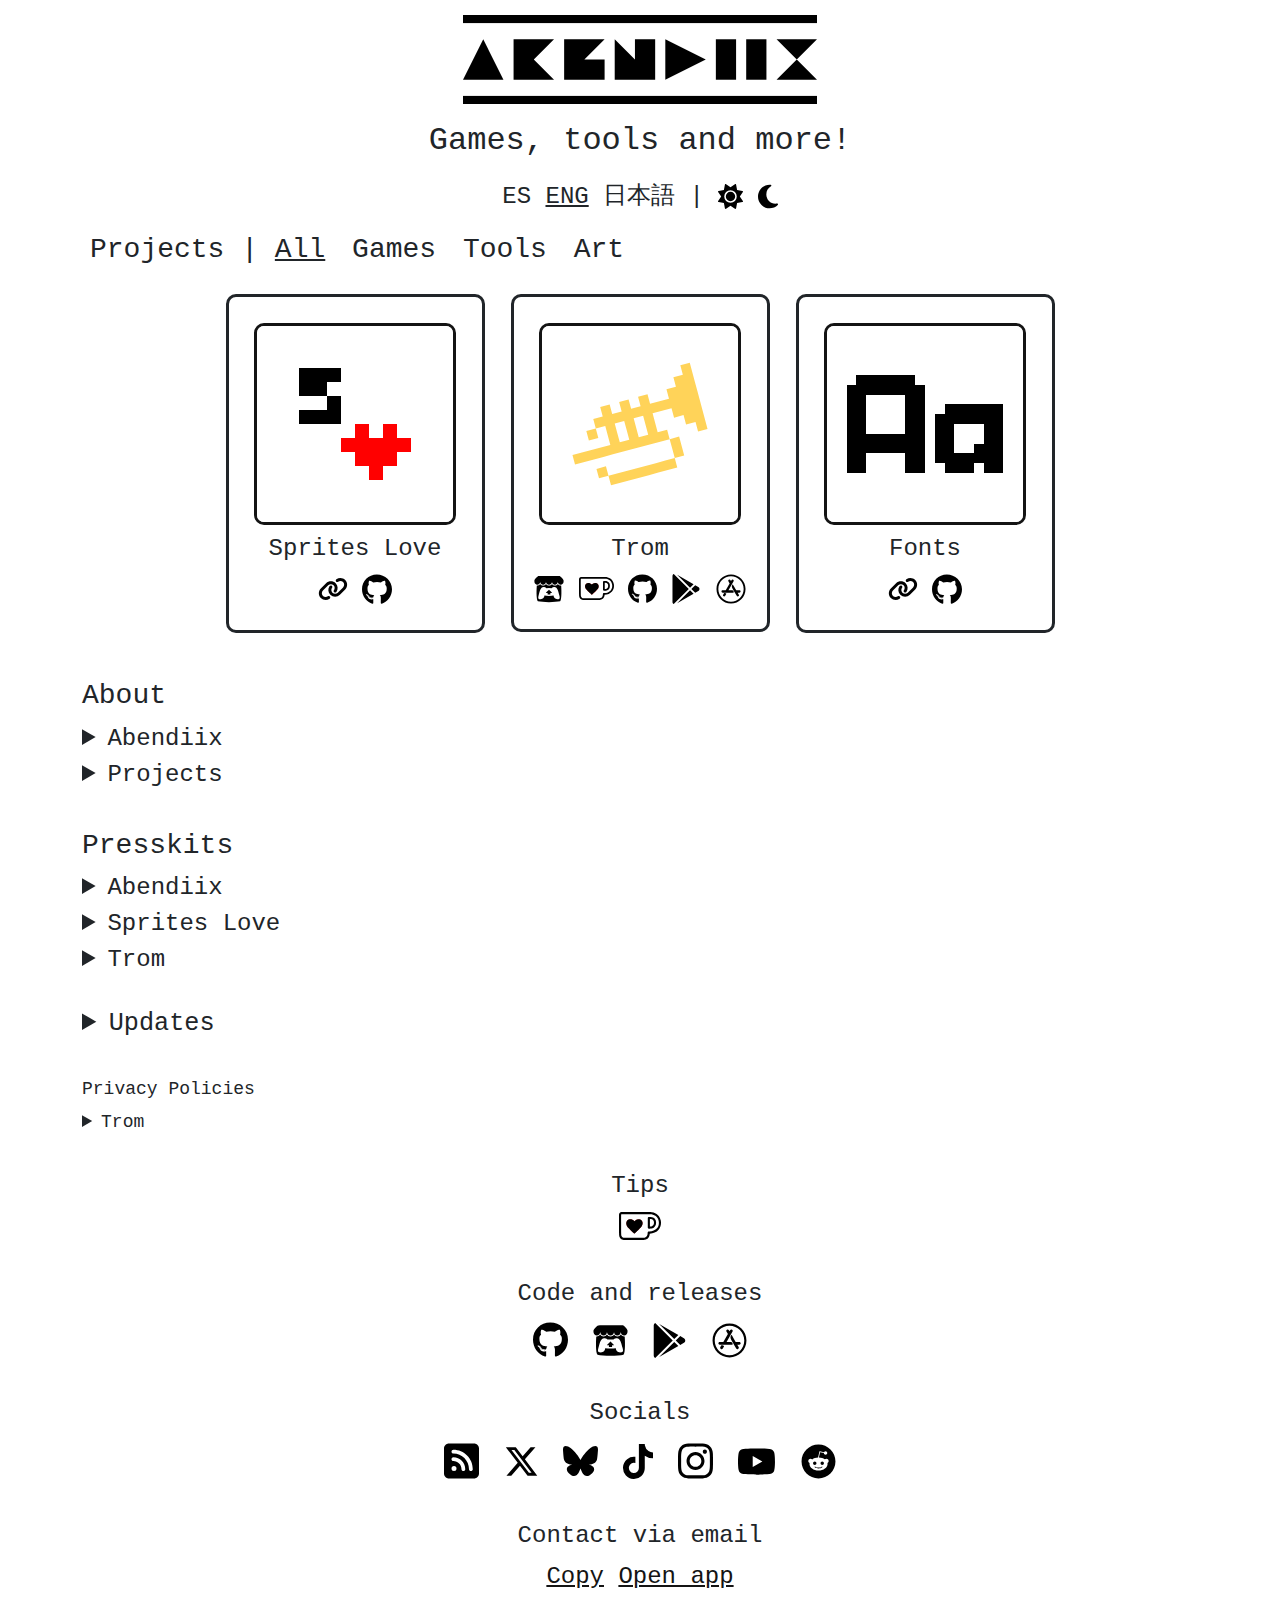
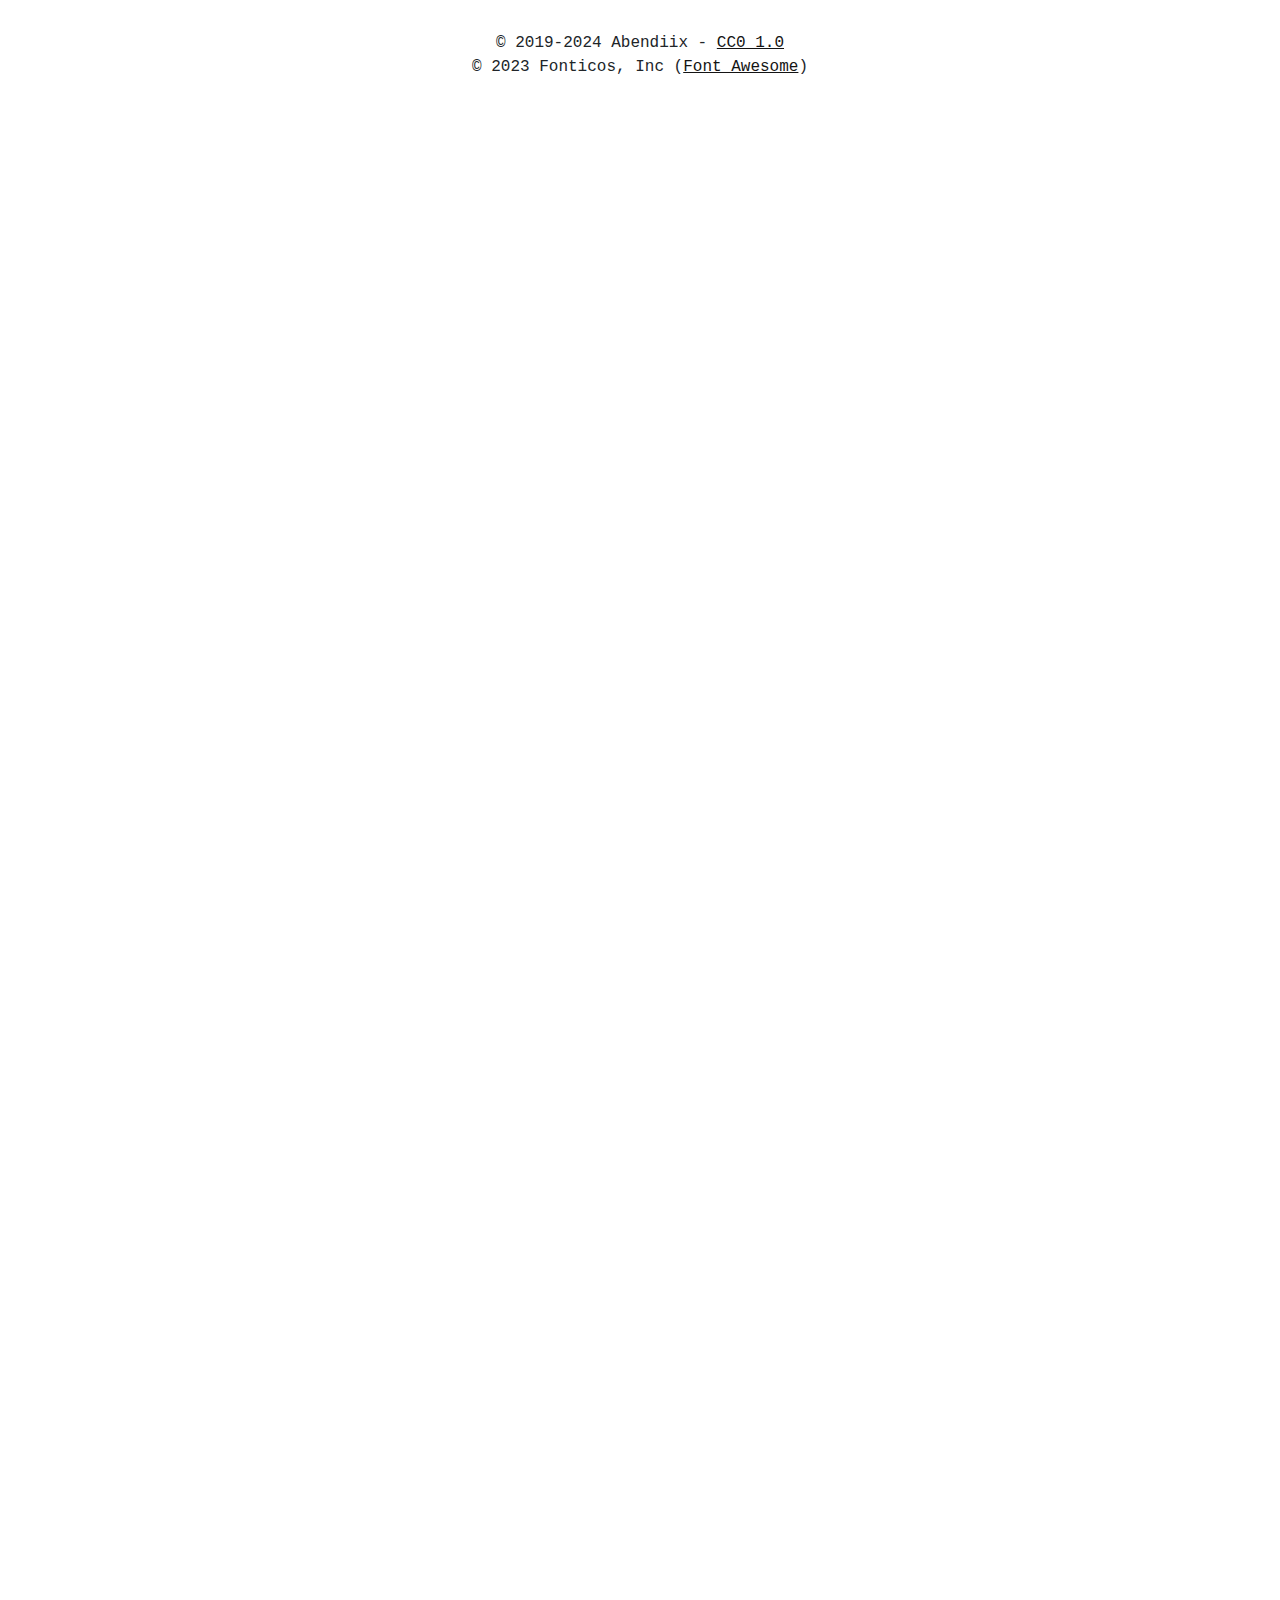
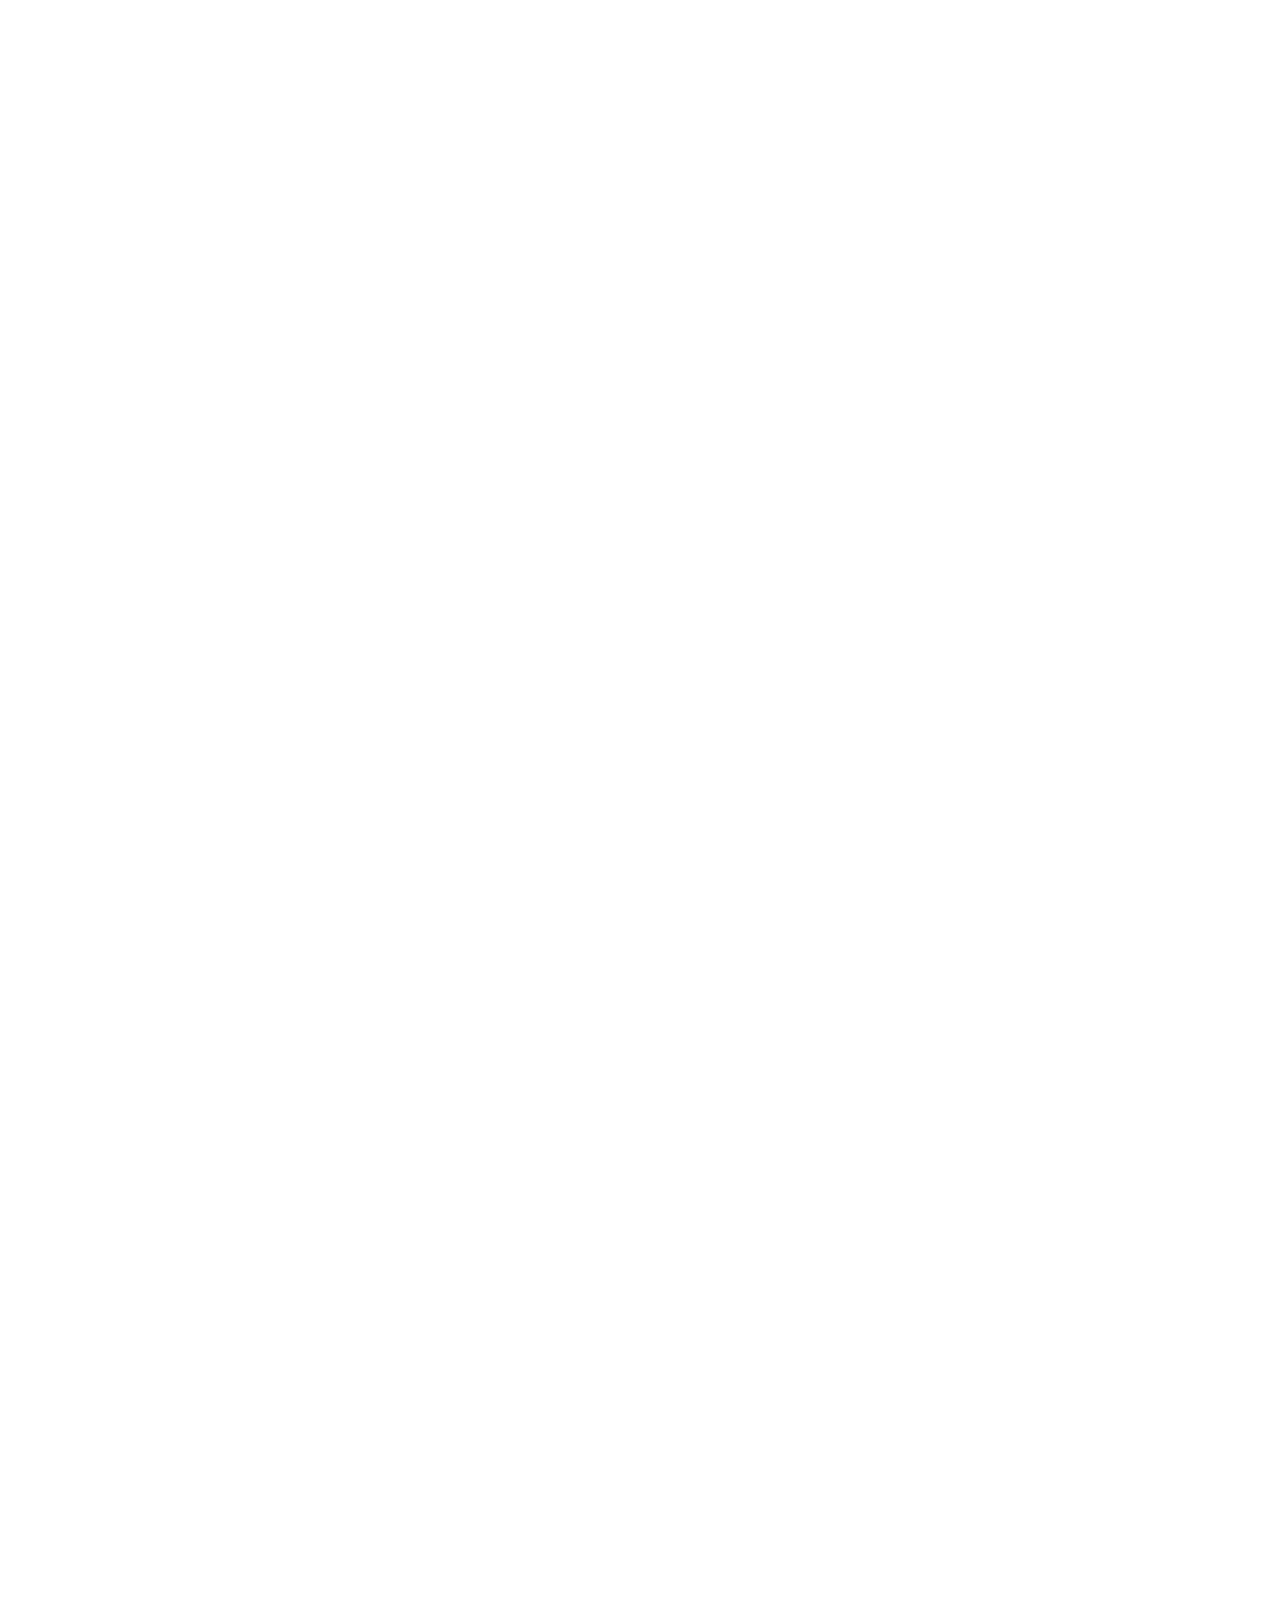
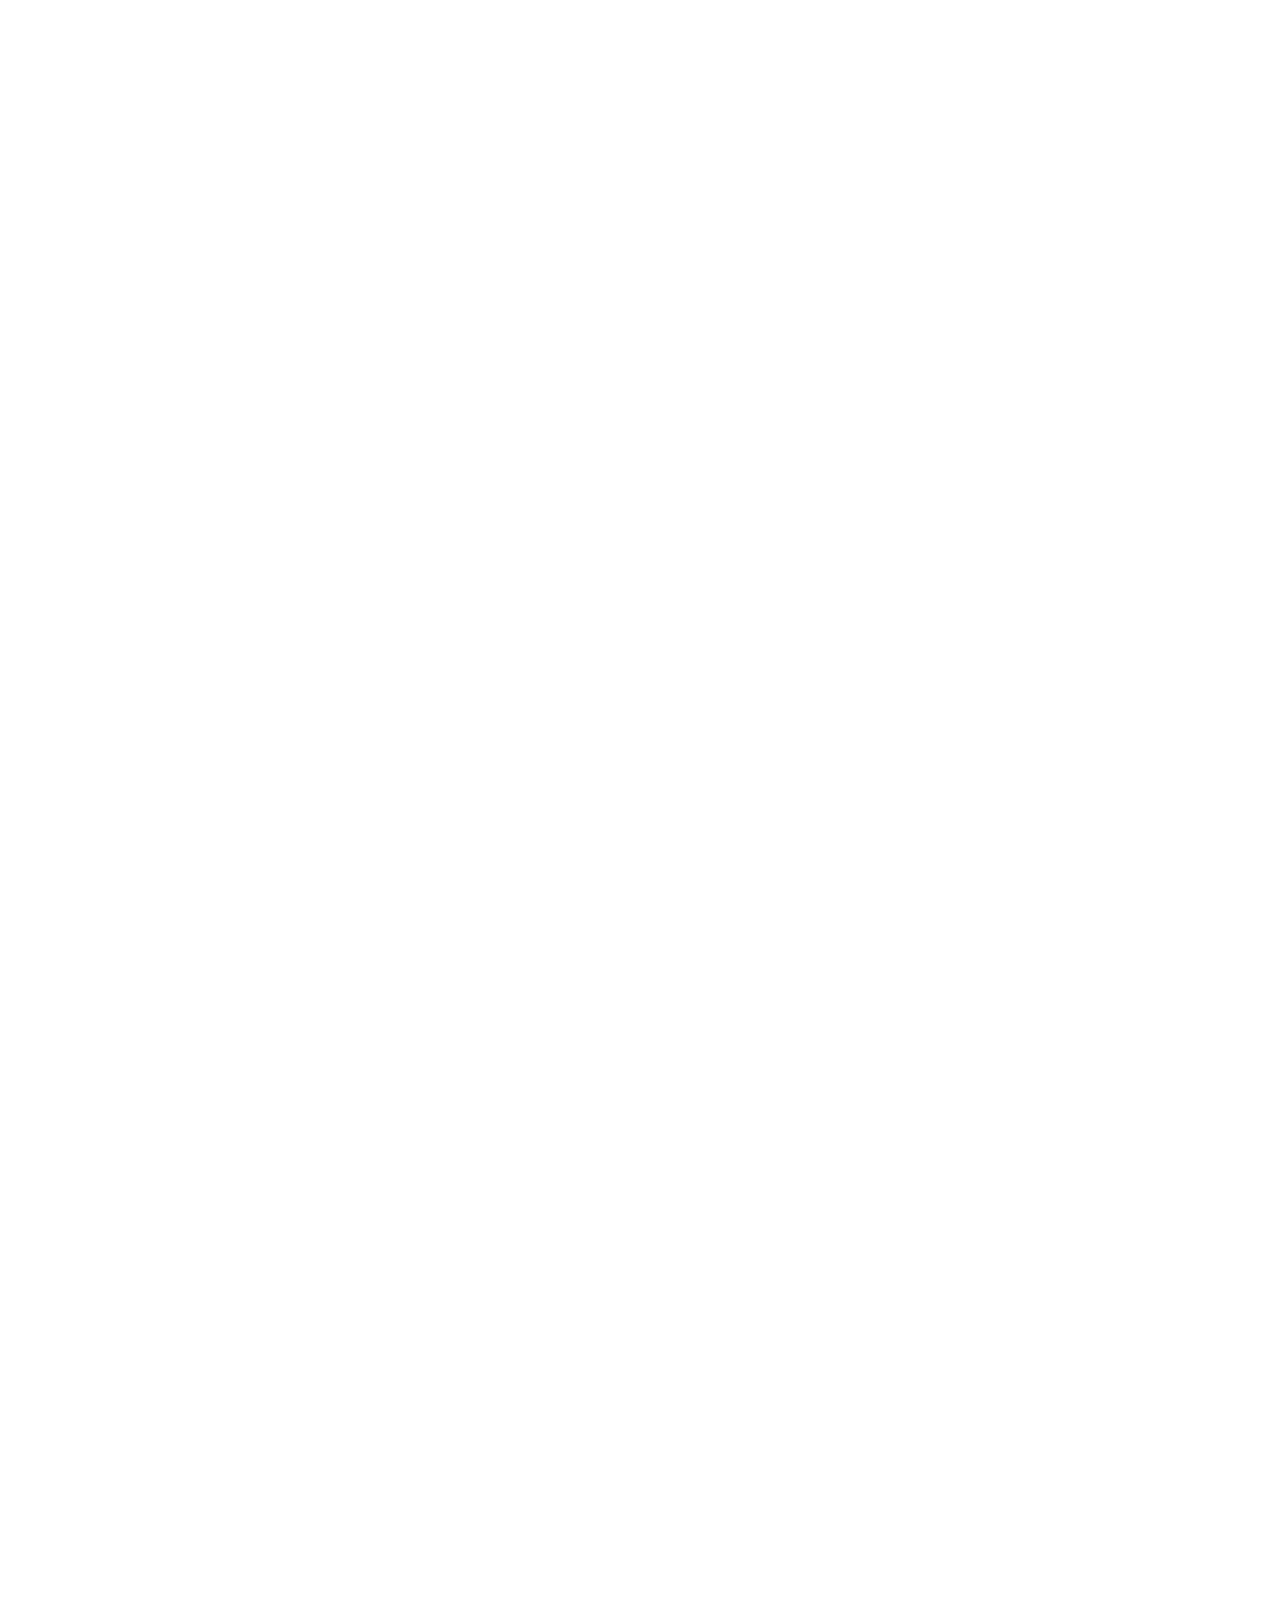
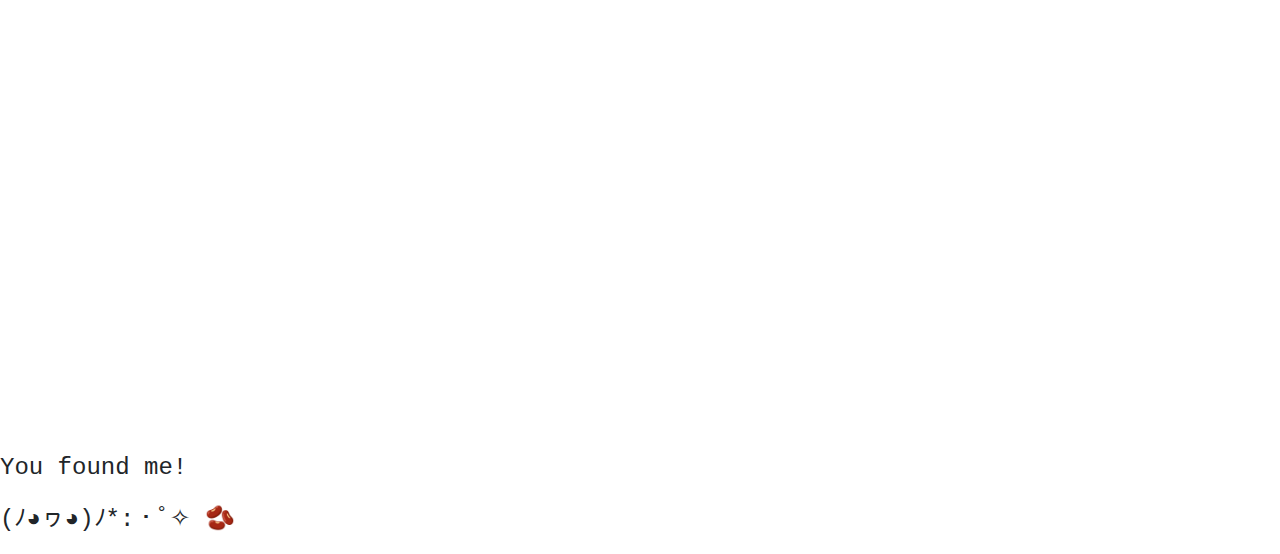
==== commit 9fbcb29d: "Text size fixed" ====
--- a/index.html
+++ b/index.html
@@ -271,56 +271,56 @@
 
             <details>
                 <summary>Abendiix</summary>
-                <p id="aboutap1" style="text-align: justify;">I'm Abendiix, an indie developer and artist. I make (and tinker with) games, tools and anything that catches my attention, hoping that I can make the world a better place with my projects.</p>
-
-                <p id="aboutap2" style="text-align: justify;">Abendiix is both my developer/artist alias and a project by itself, where I want to pursue the dream and goal of developing ideas, art and projects that are as open, accessible and friendly as I can to everything and everyone that interacts with or is affected and influenced by them.</p>
-
-                <p id="aboutap3" style="text-align: justify;">Abendiix (as in the project) will grow, learn, evolve and change just as much as Abendiix (as in myself) will do, if not more. Abendiix's goal will always be to make the best out of any creation, looking for a positive impact on the people that get to know Abendiix, our planet and anything that surrounds us.</p>
-
-                <p id="aboutap4" style="text-align: justify;">Feel free to contact me about anything you want! Any error/bug/problem that I should fix or solve, any question you may have, showing me anything you want as fanarts or experiences you've had with my projects or even just to say hello or have a chat. I will always be more than grateful and happy to speak and engage with anyone!</p>
+                <p class="txt" id="aboutap1" style="text-align: justify;">I'm Abendiix, an indie developer and artist. I make (and tinker with) games, tools and anything that catches my attention, hoping that I can make the world a better place with my projects.</p>
+
+                <p class="txt" id="aboutap2" style="text-align: justify;">Abendiix is both my developer/artist alias and a project by itself, where I want to pursue the dream and goal of developing ideas, art and projects that are as open, accessible and friendly as I can to everything and everyone that interacts with or is affected and influenced by them.</p>
+
+                <p class="txt" id="aboutap3" style="text-align: justify;">Abendiix (as in the project) will grow, learn, evolve and change just as much as Abendiix (as in myself) will do, if not more. Abendiix's goal will always be to make the best out of any creation, looking for a positive impact on the people that get to know Abendiix, our planet and anything that surrounds us.</p>
+
+                <p class="txt" id="aboutap4" style="text-align: justify;">Feel free to contact me about anything you want! Any error/bug/problem that I should fix or solve, any question you may have, showing me anything you want as fanarts or experiences you've had with my projects or even just to say hello or have a chat. I will always be more than grateful and happy to speak and engage with anyone!</p>
             </details>
             <!--Abendiix-->
 
             <!--Projects-->
             <details>
                 <summary id="projectssummary">Projects</summary>
-                <p id="aboutpp1" style="text-align: justify;">I believe that any creation will always have at least 2 authors (or 2 parts that give sense to that creation). The first one would be the 'original' creator, who comes up with ideas and turns them into a reality. The second one would be who experiences that reality, interpreting, enjoying, feeling it and much more, making that reality a whole and giving it its sense of being in the process</p>
+                <p class="txt" id="aboutpp1" style="text-align: justify;">I believe that any creation will always have at least 2 authors (or 2 parts that give sense to that creation). The first one would be the 'original' creator, who comes up with ideas and turns them into a reality. The second one would be who experiences that reality, interpreting, enjoying, feeling it and much more, making that reality a whole and giving it its sense of being in the process</p>
                     
-                <p id="aboutpp2" style="text-align: justify;">Sometimes both of them are just the original creator interacting with their own creation, even if they are still on the process of creating that reality or experiencing it from any perspective.</p>
-
-                <p id="aboutpp3" style="text-align: justify;">Without taking into account this scenario, that relationship between those 2 different authors and that reality has to be as healthy as it can be. If one or both parts don't take the needed care and responsibility, that relationship would leave some of the parts feeling like they are being left behind and not taken seriously or as if they didn't matter.</p>
-
-                <p id="aboutpp4" style="text-align: justify;">That relationship should take into account, as much as possible, both authors' backgrounds, situations and needs, respecting each other and being responsible about how they interact and coexist with each other and what surrounds them. This will allow a reality that could only exist with an equal relationship between both parts.</p>
-
-                <p id="aboutpp5" style="text-align: justify;">Sometimes the original creator could even be that 'second one', where their needs are what give sense and shape to a creation that is needed, and that won't turn into a reality unless someone works on it.</p>
+                <p class="txt" id="aboutpp2" style="text-align: justify;">Sometimes both of them are just the original creator interacting with their own creation, even if they are still on the process of creating that reality or experiencing it from any perspective.</p>
+
+                <p class="txt" id="aboutpp3" style="text-align: justify;">Without taking into account this scenario, that relationship between those 2 different authors and that reality has to be as healthy as it can be. If one or both parts don't take the needed care and responsibility, that relationship would leave some of the parts feeling like they are being left behind and not taken seriously or as if they didn't matter.</p>
+
+                <p class="txt" id="aboutpp4" style="text-align: justify;">That relationship should take into account, as much as possible, both authors' backgrounds, situations and needs, respecting each other and being responsible about how they interact and coexist with each other and what surrounds them. This will allow a reality that could only exist with an equal relationship between both parts.</p>
+
+                <p class="txt" id="aboutpp5" style="text-align: justify;">Sometimes the original creator could even be that 'second one', where their needs are what give sense and shape to a creation that is needed, and that won't turn into a reality unless someone works on it.</p>
                 
-                <p id="aboutpp6" style="text-align: justify;">My projects would lack their purpose if they weren't benefitial in any kind of way in a healthy and coherent manner to any of the parts involved. I want to make everyone feel welcomed to enjoy, engage and share anything related with Abendiix and its projects in every kind of way. Even better: those experiences with Abendiix's project may lead to many other creations and realities that people will be able to experience, where ideas, feelings and so much more will interact, coexist and create so many more creations that everyone could enjoy.</p>
-
-                <p id="aboutpp7" style="text-align: justify;">The creative process and the need for people to express themselves and be heard is not something that should nor can be controlled nor stopped. From the people that want to have fun and share with others the joy they feel with other's creations, to those who want to claim who they are, vindicate about any aspect of their life or any kind of movement.</p>
-
-                <p id="aboutpp8" style="text-align: justify;">There are some obvious legal and responsibility limitations but I talk about that need to create and feel that sometimes can't just be let go. For these reasons and more, I want and will work to make my creations as open, free and accessible as I can, so that anyone can squeeze the most out of them in every sense and way possible.</p>
-
-                <p id="aboutpp9" style="text-align: justify;">This words are just thoughts that cross my mind from time to time when experiencing other people's creations and a result of how all of them make me feel and how I would like my projects and creations to be. I want to make projects and creations that do not limit nor people's creativity, nor needs, nor desires to fully enjoy and experience anything that I make. I want to make people feel as much freedom as they can when coming across Abendiix and its projects. I want to learn more about everything and everyone, make projects and creations that me and other people will love and have fun with (and let's hope making a living 🤞 to make more and better proyects) in the process.</p>
-
-                <p id="aboutpp10" style="text-align: justify;">PS: This is just <b>my</b> actual way of looking at how I want to create <b>my own</b> projects and art, that may or may not change in the future and/or as I create them (and not something I stubbornly expect from anyone or any project; everyone is and should aim to be different). I will make errors and I'm open to talk about them and improve my projects and myself. Feel free to always reach me out! ^^.</p>
+                <p class="txt" id="aboutpp6" style="text-align: justify;">My projects would lack their purpose if they weren't benefitial in any kind of way in a healthy and coherent manner to any of the parts involved. I want to make everyone feel welcomed to enjoy, engage and share anything related with Abendiix and its projects in every kind of way. Even better: those experiences with Abendiix's project may lead to many other creations and realities that people will be able to experience, where ideas, feelings and so much more will interact, coexist and create so many more creations that everyone could enjoy.</p>
+
+                <p class="txt" id="aboutpp7" style="text-align: justify;">The creative process and the need for people to express themselves and be heard is not something that should nor can be controlled nor stopped. From the people that want to have fun and share with others the joy they feel with other's creations, to those who want to claim who they are, vindicate about any aspect of their life or any kind of movement.</p>
+
+                <p class="txt" id="aboutpp8" style="text-align: justify;">There are some obvious legal and responsibility limitations but I talk about that need to create and feel that sometimes can't just be let go. For these reasons and more, I want and will work to make my creations as open, free and accessible as I can, so that anyone can squeeze the most out of them in every sense and way possible.</p>
+
+                <p class="txt" id="aboutpp9" style="text-align: justify;">This words are just thoughts that cross my mind from time to time when experiencing other people's creations and a result of how all of them make me feel and how I would like my projects and creations to be. I want to make projects and creations that do not limit nor people's creativity, nor needs, nor desires to fully enjoy and experience anything that I make. I want to make people feel as much freedom as they can when coming across Abendiix and its projects. I want to learn more about everything and everyone, make projects and creations that me and other people will love and have fun with (and let's hope making a living 🤞 to make more and better proyects) in the process.</p>
+
+                <p class="txt" id="aboutpp10" style="text-align: justify;">PS: This is just <b>my</b> actual way of looking at how I want to create <b>my own</b> projects and art, that may or may not change in the future and/or as I create them (and not something I stubbornly expect from anyone or any project; everyone is and should aim to be different). I will make errors and I'm open to talk about them and improve my projects and myself. Feel free to always reach me out! ^^.</p>
 
                 <div class="container text-justified">
                     <div class="row justify-content-center">
                         
                         <div style="padding: 25px;">
                             <h2 id="projectssoftwaretitle">Software</h2>
-                            <p id="aboutpsp1" style="text-align: justify;">All of Abendiix's software will always be open source and available to everyone and anyone. There will sometimes be cases where the code may not be available, such as releasing a videogame into a platform with private code from the platform's company. In this cases there will always be an equivalent project where all the code is freely available (think of it like a PC and console release, where there may be some private modules for consoles but not for PC, where I can make the code fully open source).</p>
+                            <p class="txt" id="aboutpsp1" style="text-align: justify;">All of Abendiix's software will always be open source and available to everyone and anyone. There will sometimes be cases where the code may not be available, such as releasing a videogame into a platform with private code from the platform's company. In this cases there will always be an equivalent project where all the code is freely available (think of it like a PC and console release, where there may be some private modules for consoles but not for PC, where I can make the code fully open source).</p>
                             
-                            <p id="aboutpsp2" style="text-align: justify;">Abendiix's software will always have it's corresponding license and copyright claim to not left out any doubts on its usage.</p>
+                            <p class="txt" id="aboutpsp2" style="text-align: justify;">Abendiix's software will always have it's corresponding license and copyright claim to not left out any doubts on its usage.</p>
                      
                             <h2 id="projectsarttitle">Art</h2>
-                            <p id="aboutpap1" style="text-align: justify;">All of Abendiix's art will follow a similar approach to Abendiix's software, being always freely (as in freedom, since there will be some cases where it won't be completely free) available and open for usage to anyone.</p>
+                            <p class="txt" id="aboutpap1" style="text-align: justify;">All of Abendiix's art will follow a similar approach to Abendiix's software, being always freely (as in freedom, since there will be some cases where it won't be completely free) available and open for usage to anyone.</p>
                             
-                            <p id="aboutpap2" style="text-align: justify;">Every work of art will have it's corresponding license and copyright claim to not left out any doubts on its usage.</p>
-
-                            <p id="aboutpap3" style="text-align: justify;">There will sometimes be more restrictive licenses and copyright claims to avoid cases where the art is used/sold in a non-healthy/toxic way to any of the parties involved.</p>
+                            <p class="txt" id="aboutpap2" style="text-align: justify;">Every work of art will have it's corresponding license and copyright claim to not left out any doubts on its usage.</p>
+
+                            <p class="txt" id="aboutpap3" style="text-align: justify;">There will sometimes be more restrictive licenses and copyright claims to avoid cases where the art is used/sold in a non-healthy/toxic way to any of the parties involved.</p>
                             
-                            <p id="aboutpap4" style="text-align: justify;">At the same time, this licenses, copyright claims and restrictions will never aim to go against and harm anyone or their creative process (such as making fan-art, selling merchandising and pretty much anything). I want everyone to feel welcomed to share their passion and not restrict them on the process (and I'll be more than happy to see what people share about my projects :D).</p>
+                            <p class="txt" id="aboutpap4" style="text-align: justify;">At the same time, this licenses, copyright claims and restrictions will never aim to go against and harm anyone or their creative process (such as making fan-art, selling merchandising and pretty much anything). I want everyone to feel welcomed to share their passion and not restrict them on the process (and I'll be more than happy to see what people share about my projects :D).</p>
                         </div>
 
                     </div>
@@ -705,7 +705,7 @@
                 <p aria-label="Symbol for the preview category. It is a blue circle with a dot in the middle. The symbol and the dot have a darker blue shadow and a blue creamy white outline." role="heading" style="margin-top: 20px; margin-bottom: 5px">
                     <img src="assets/img/icons/preview.svg" width="40vw">
                 </p>
-                <p id="post38" style="margin: 0px">10-04-2025 - Is that a flag?</p>
+                <p id="post39" style="margin: 0px">10-04-2025 - Is that a flag?</p>
 
                 <p aria-label="Symbol for the preview category. It is a blue circle with a dot in the middle. The symbol and the dot have a darker blue shadow and a blue creamy white outline." role="heading" style="margin-top: 20px; margin-bottom: 5px">
                     <img src="assets/img/icons/preview.svg" width="40vw">
--- a/assets/css/styles.css
+++ b/assets/css/styles.css
@@ -78,4 +78,10 @@
   display: grid;
   grid-template-columns: auto;
   justify-items: center;
+}
+
+@media (max-width: 992px) {
+  .txt {
+    font-size: 75%;
+  }
 }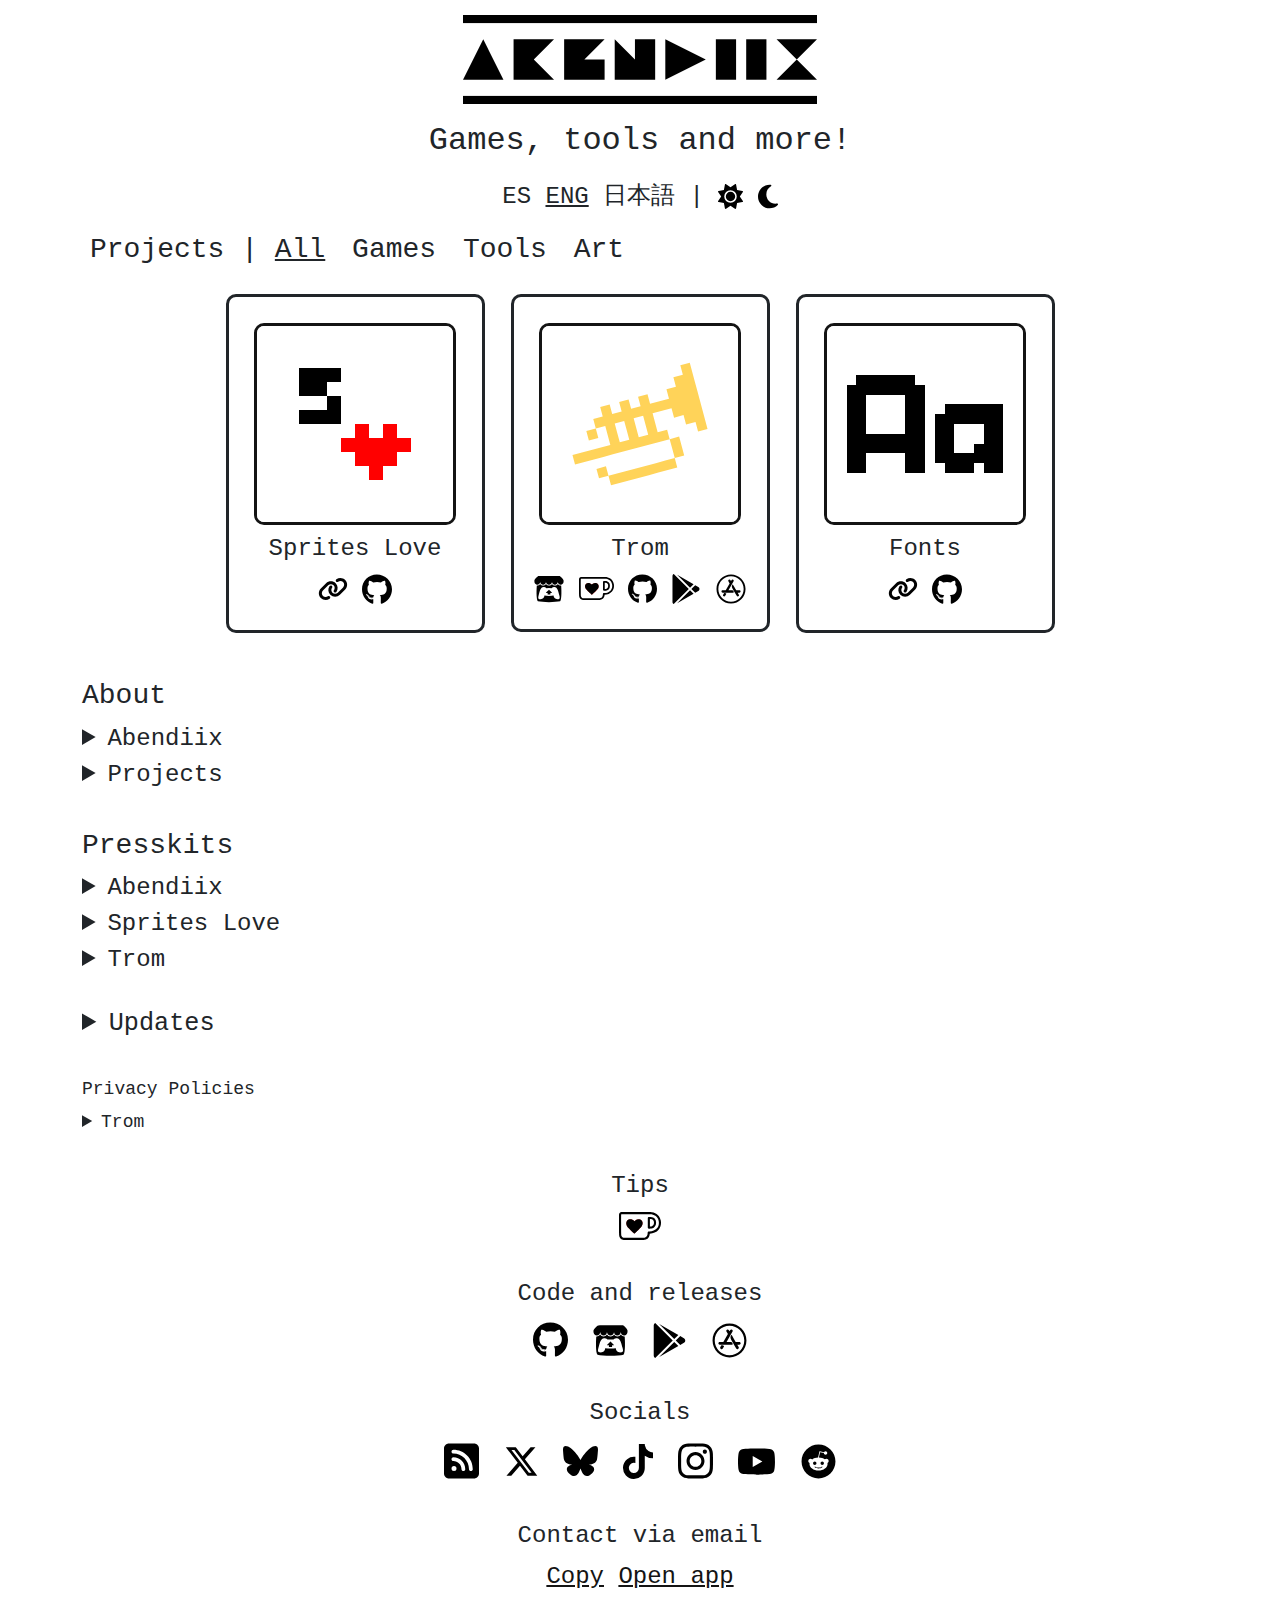
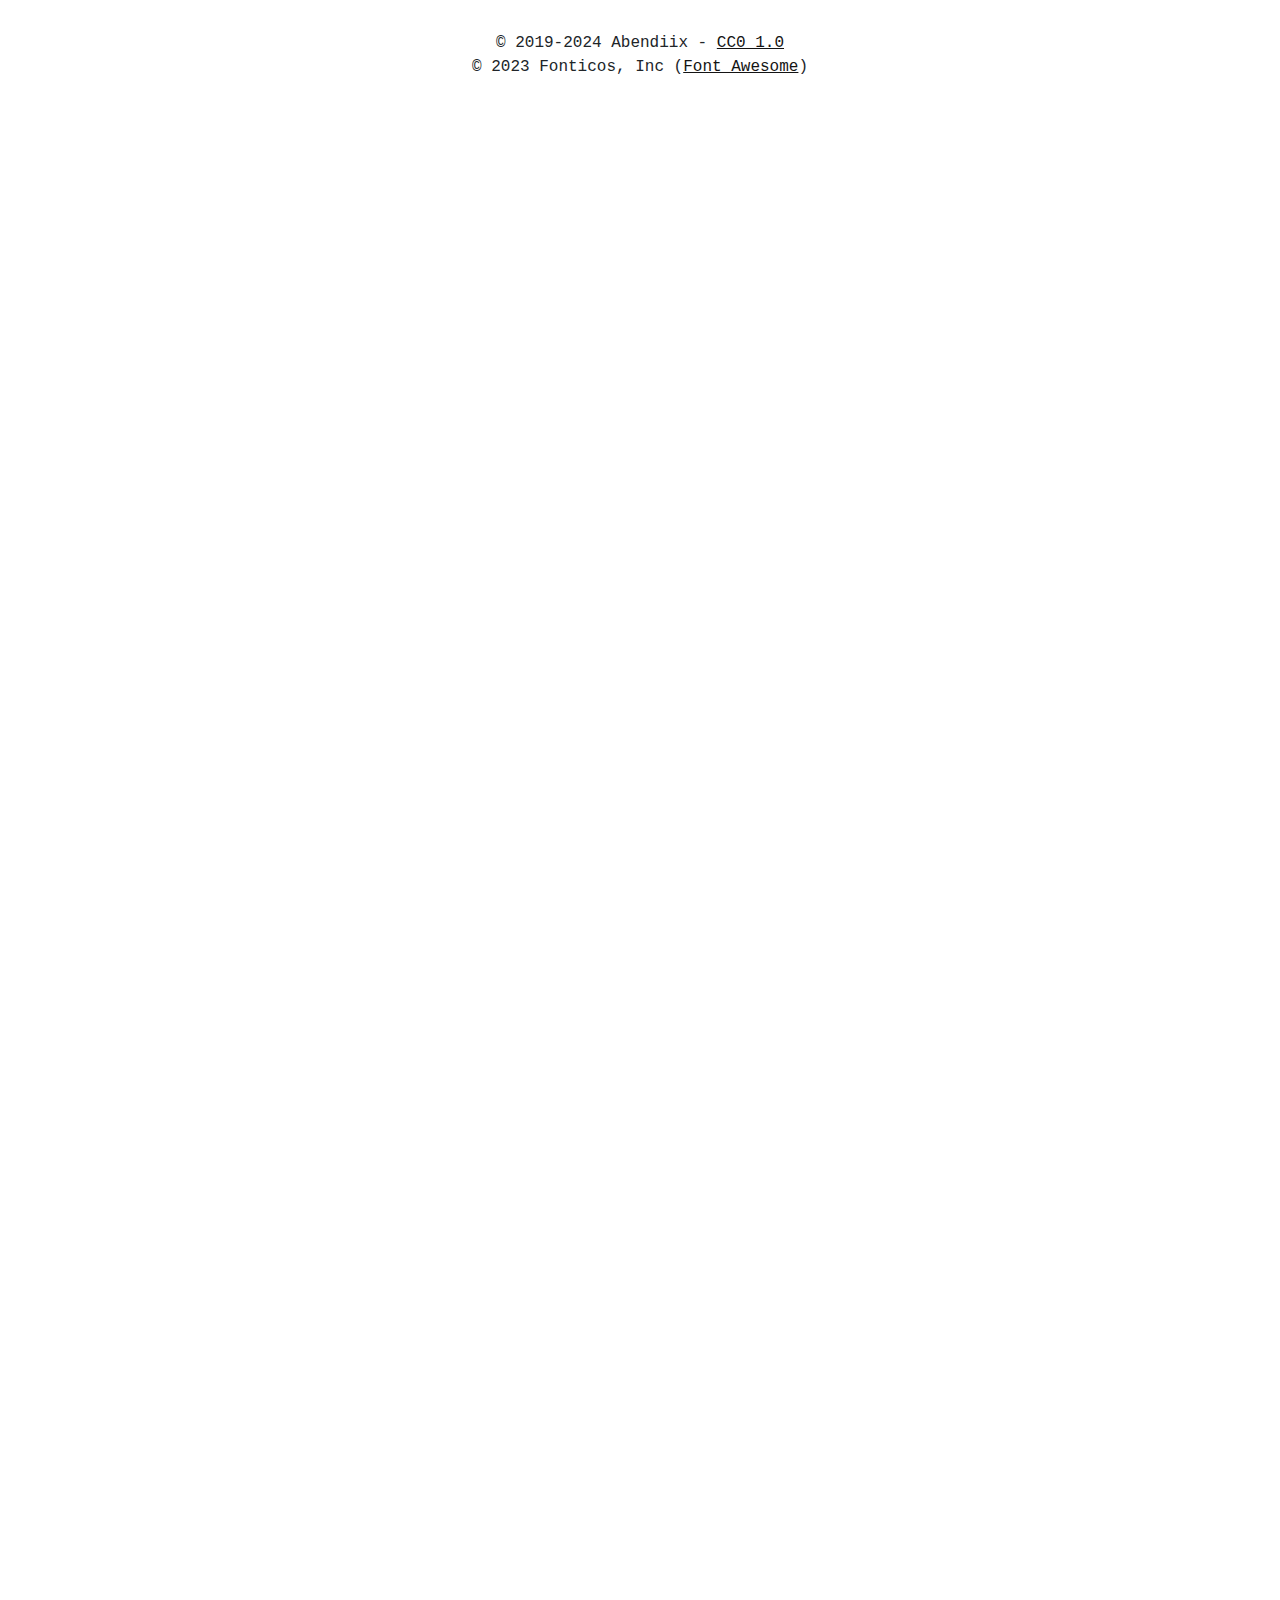
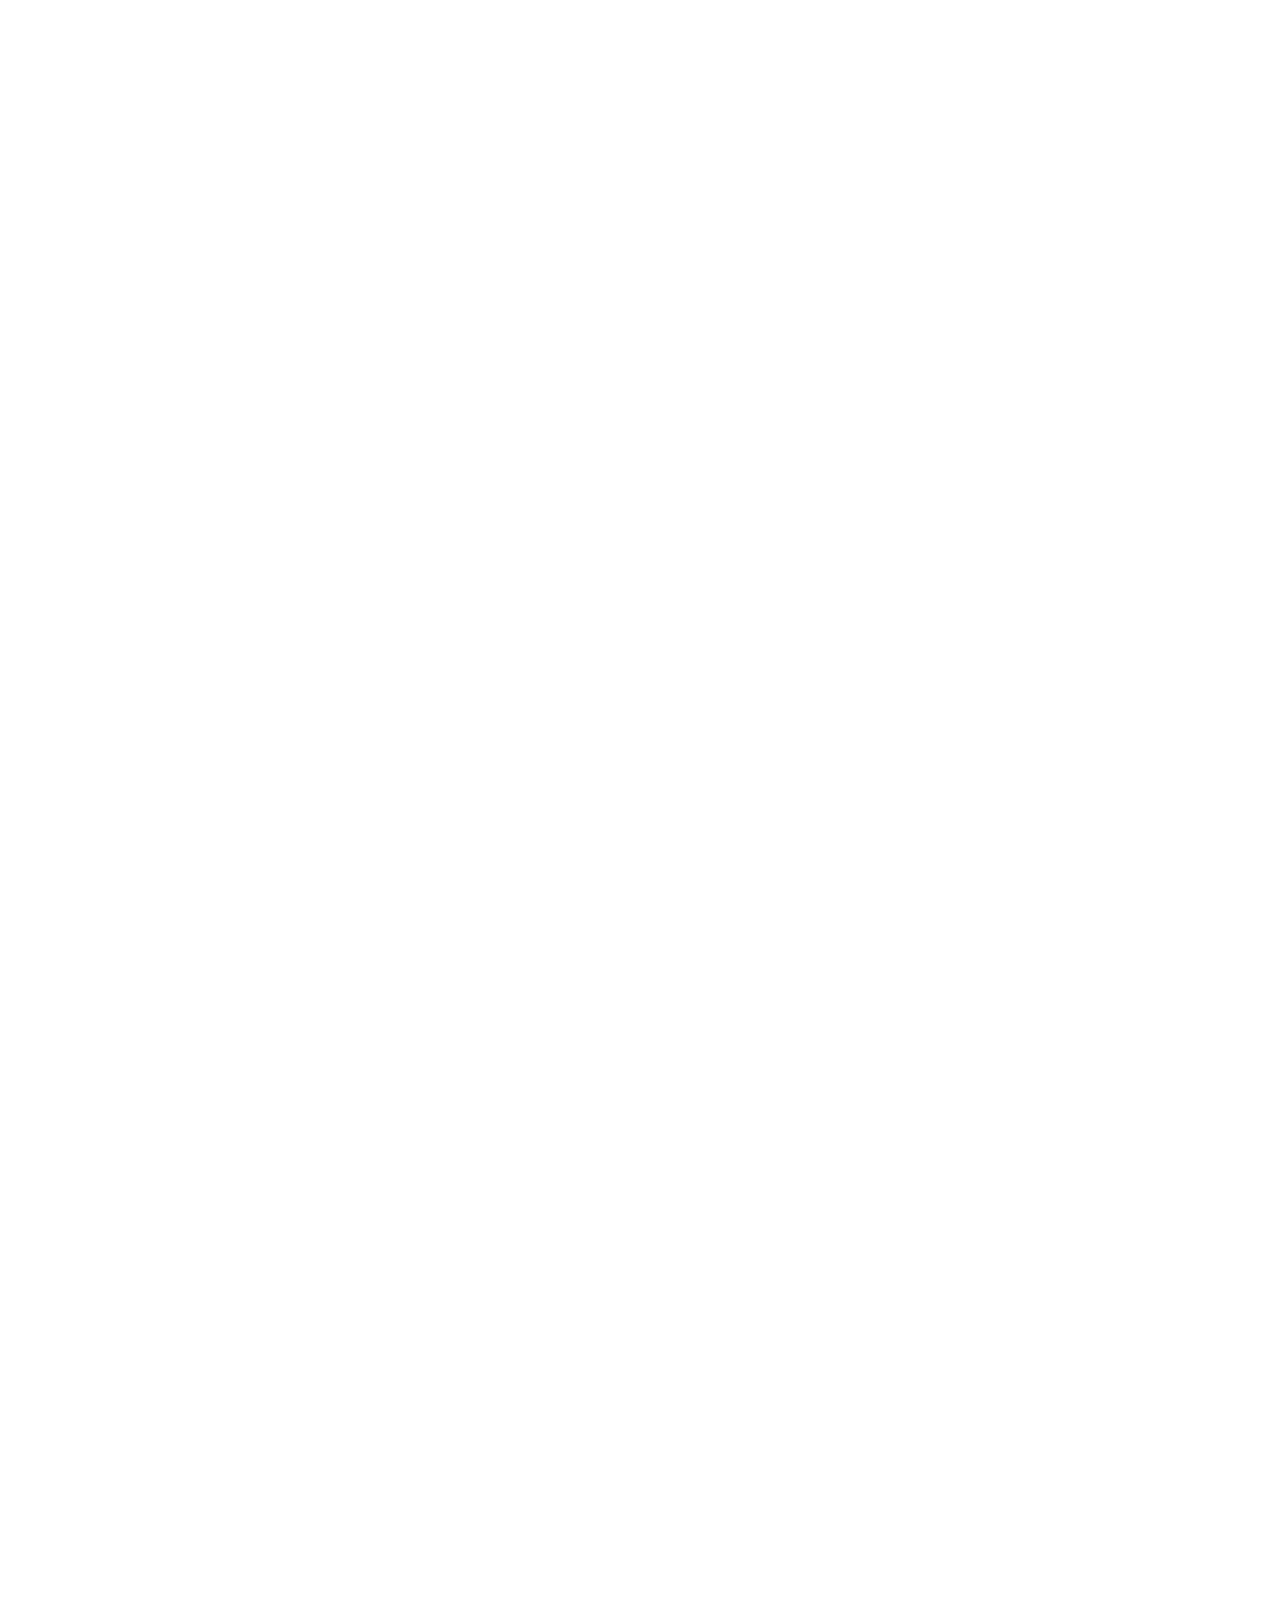
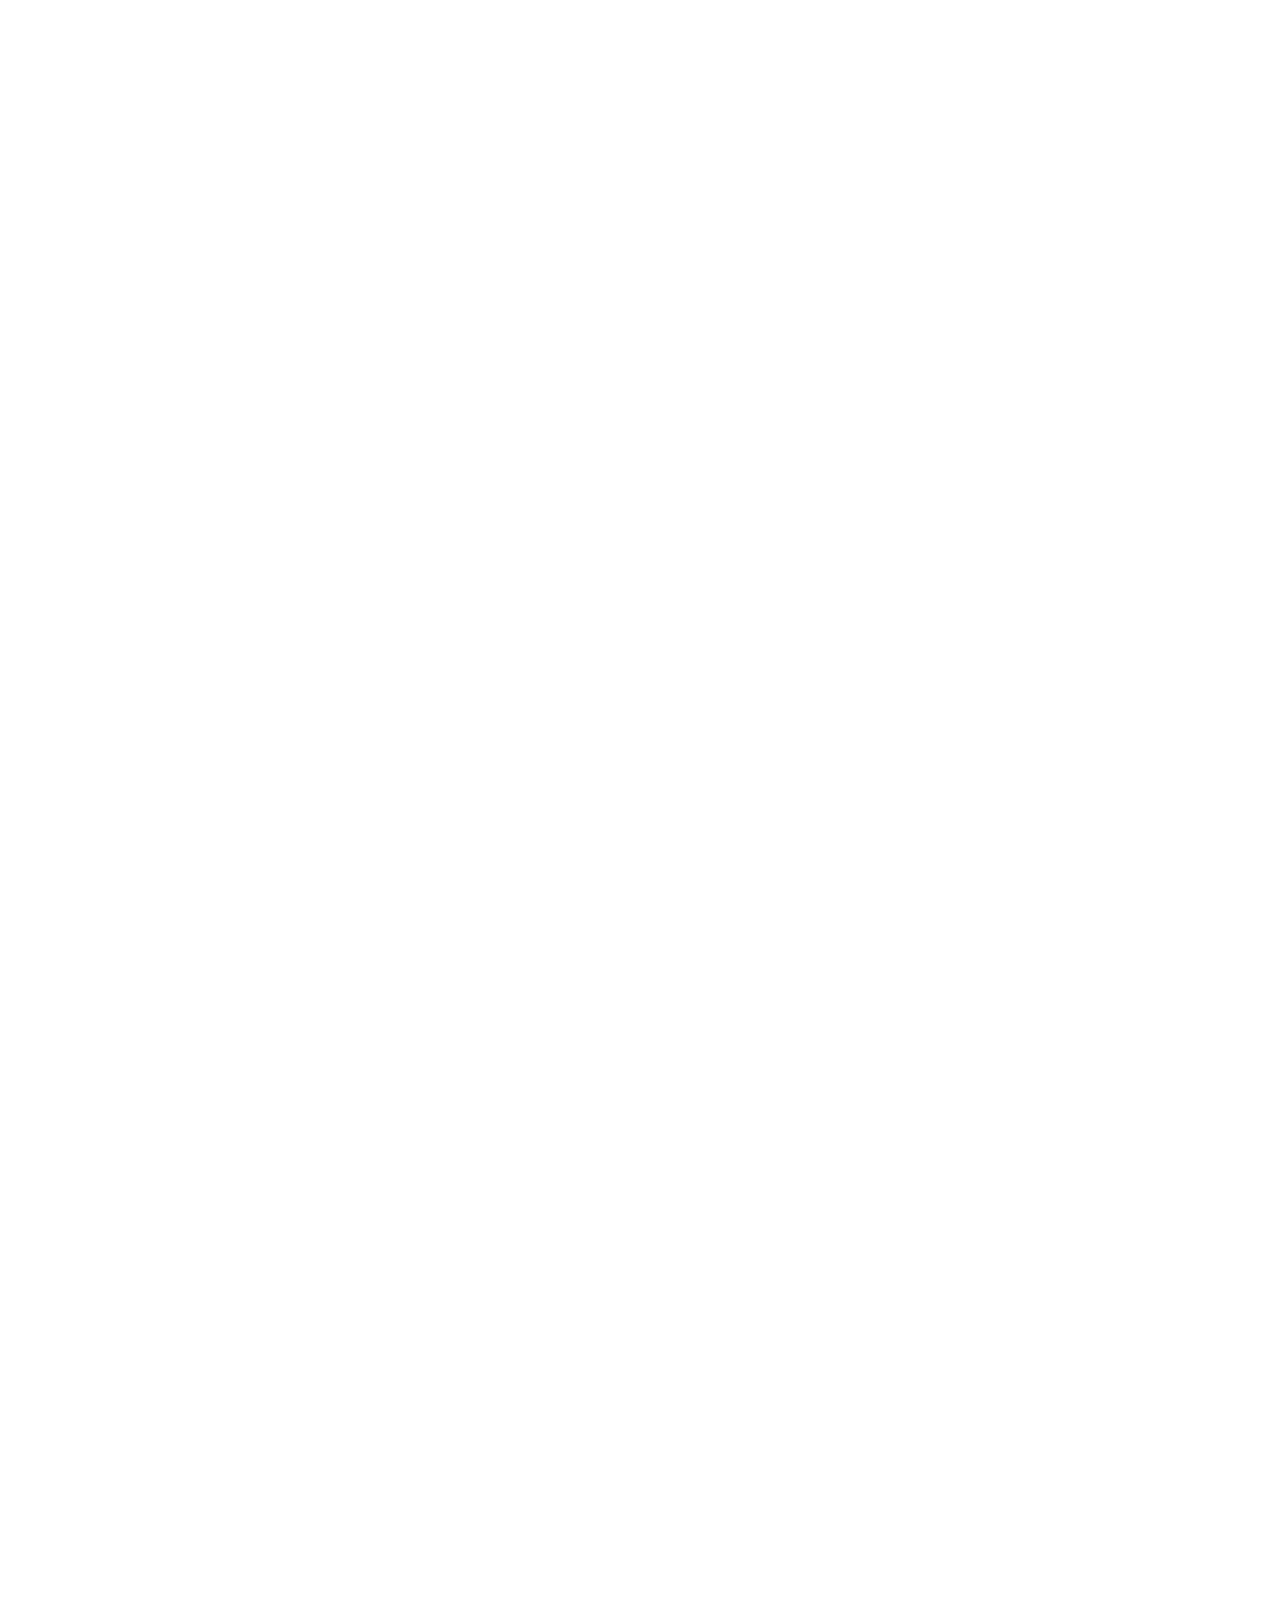
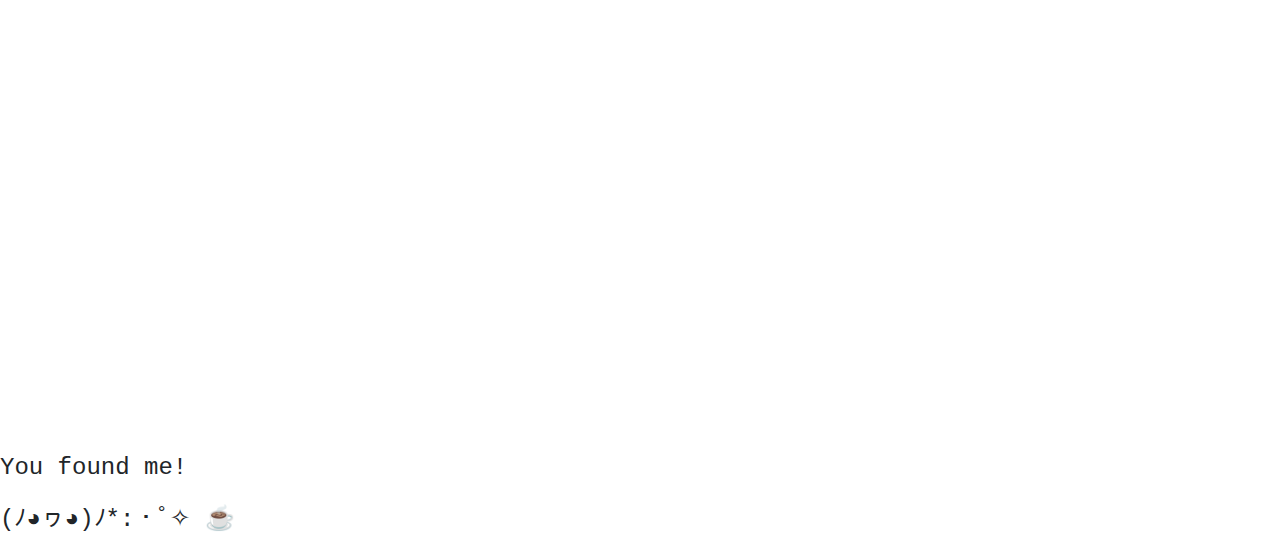
==== commit 906e7d75: "Change Updates section to only show it if language is English" ====
--- a/index.html
+++ b/index.html
@@ -698,7 +698,7 @@
         <!--Presskits-->
 
         <!--Updates-->
-        <div class="container text-justified" style="margin-top: 3vh">
+        <div id="updatessection" class="container text-justified" style="margin-top: 3vh">
             <details style="font-size: 75%;">
                 <summary id="updates" style="font-size: 140%;">Updates</summary>
 
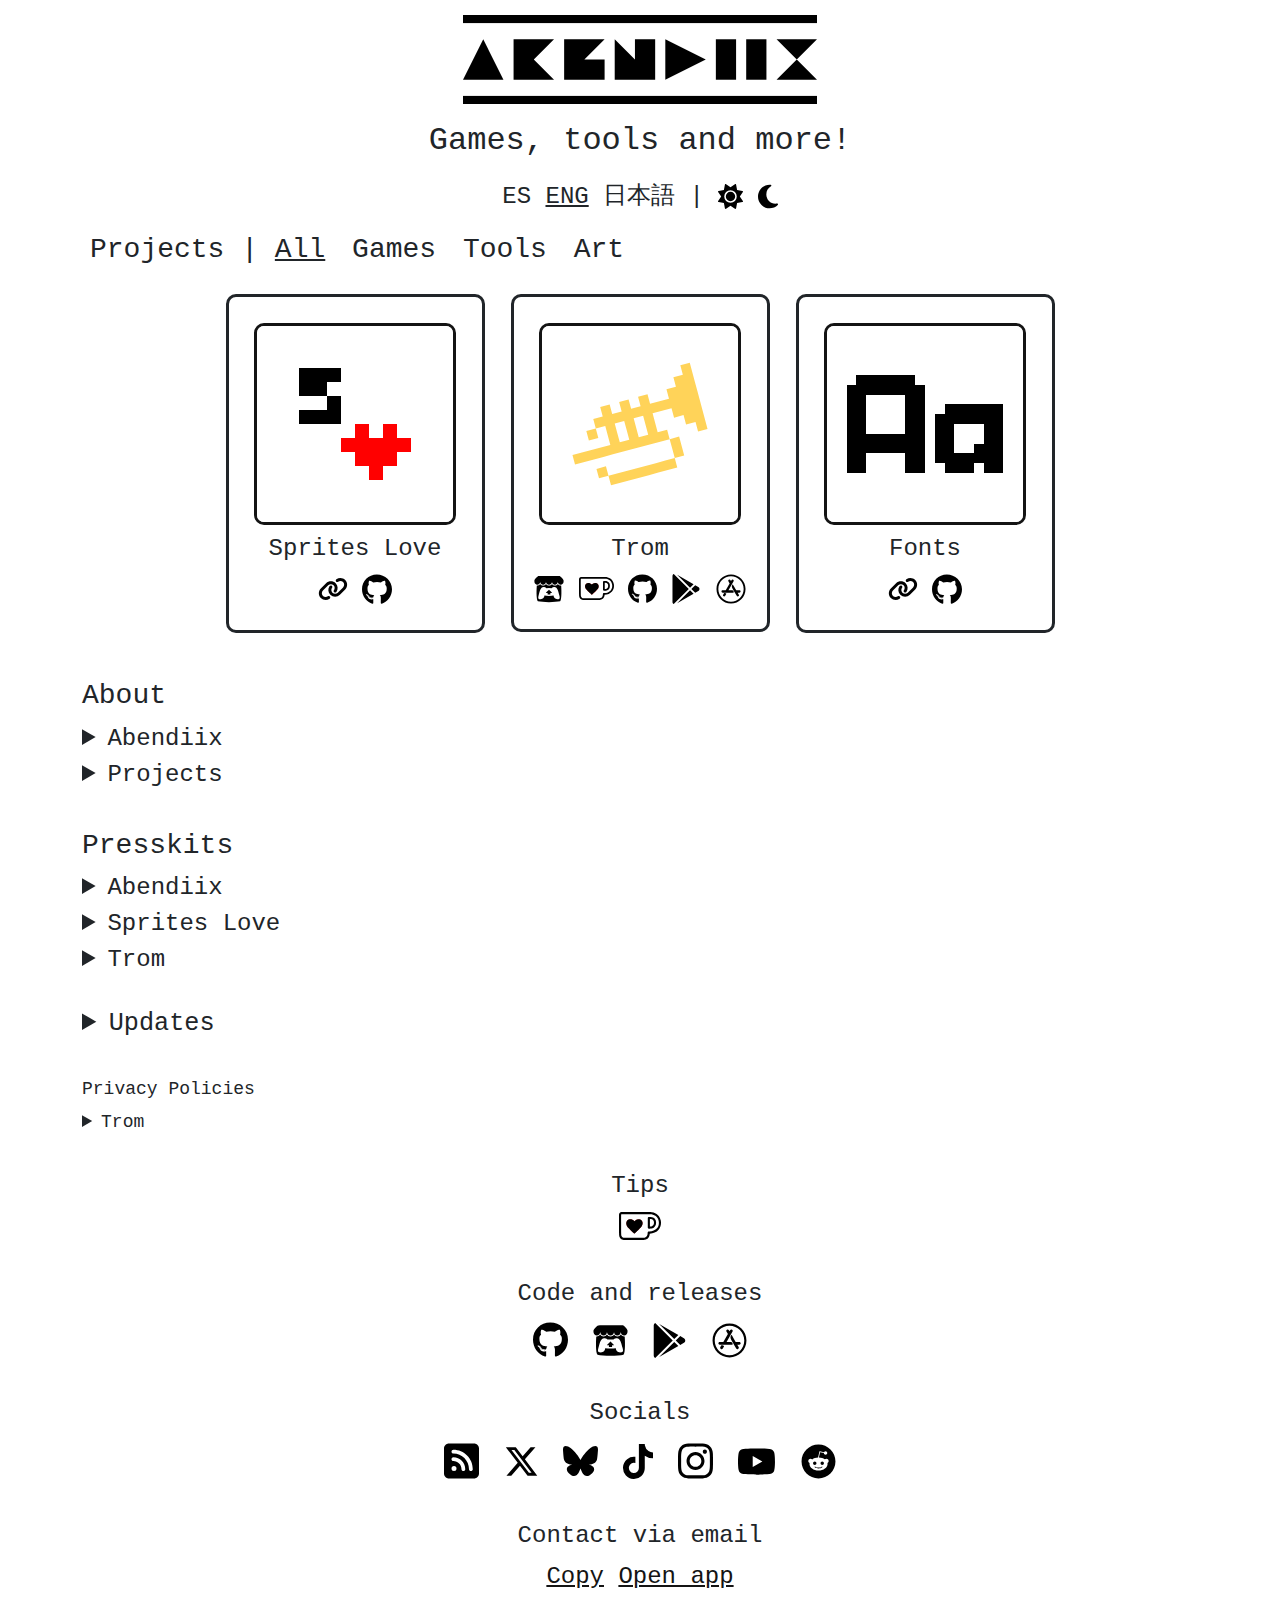
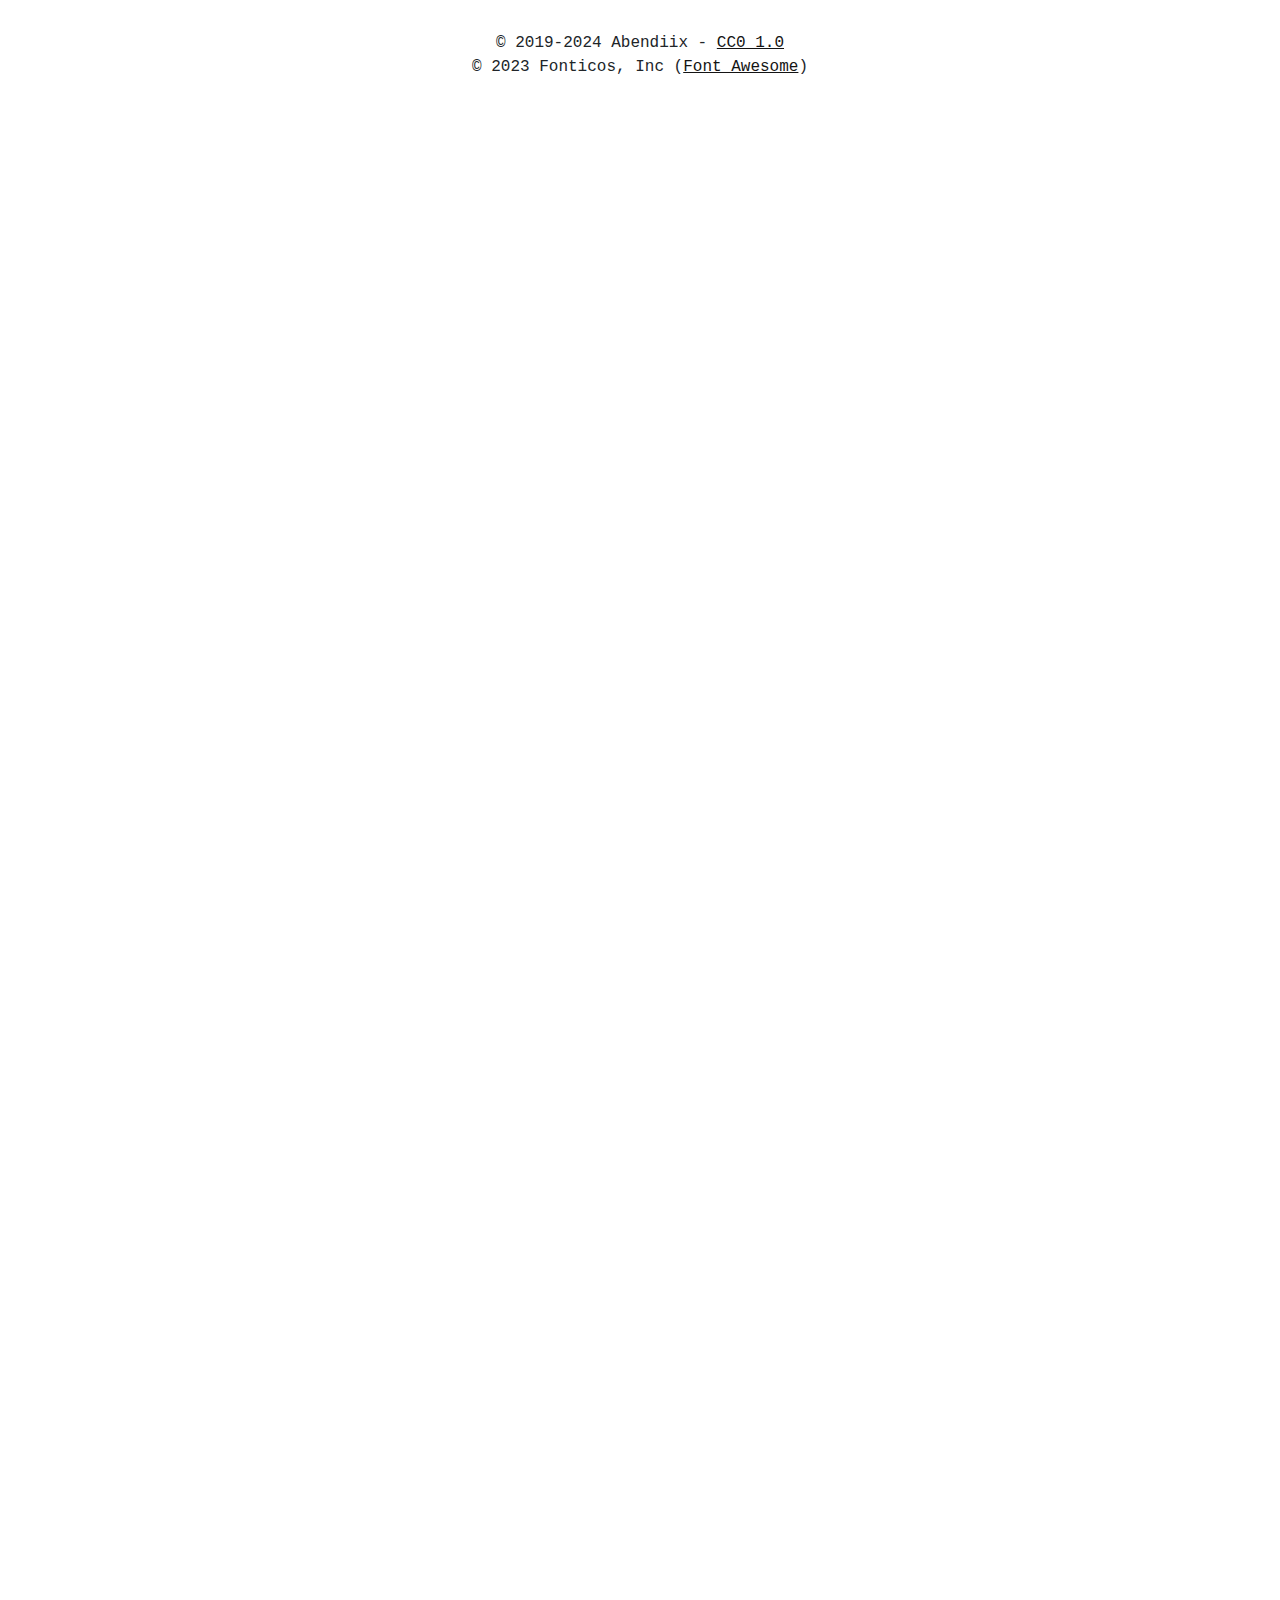
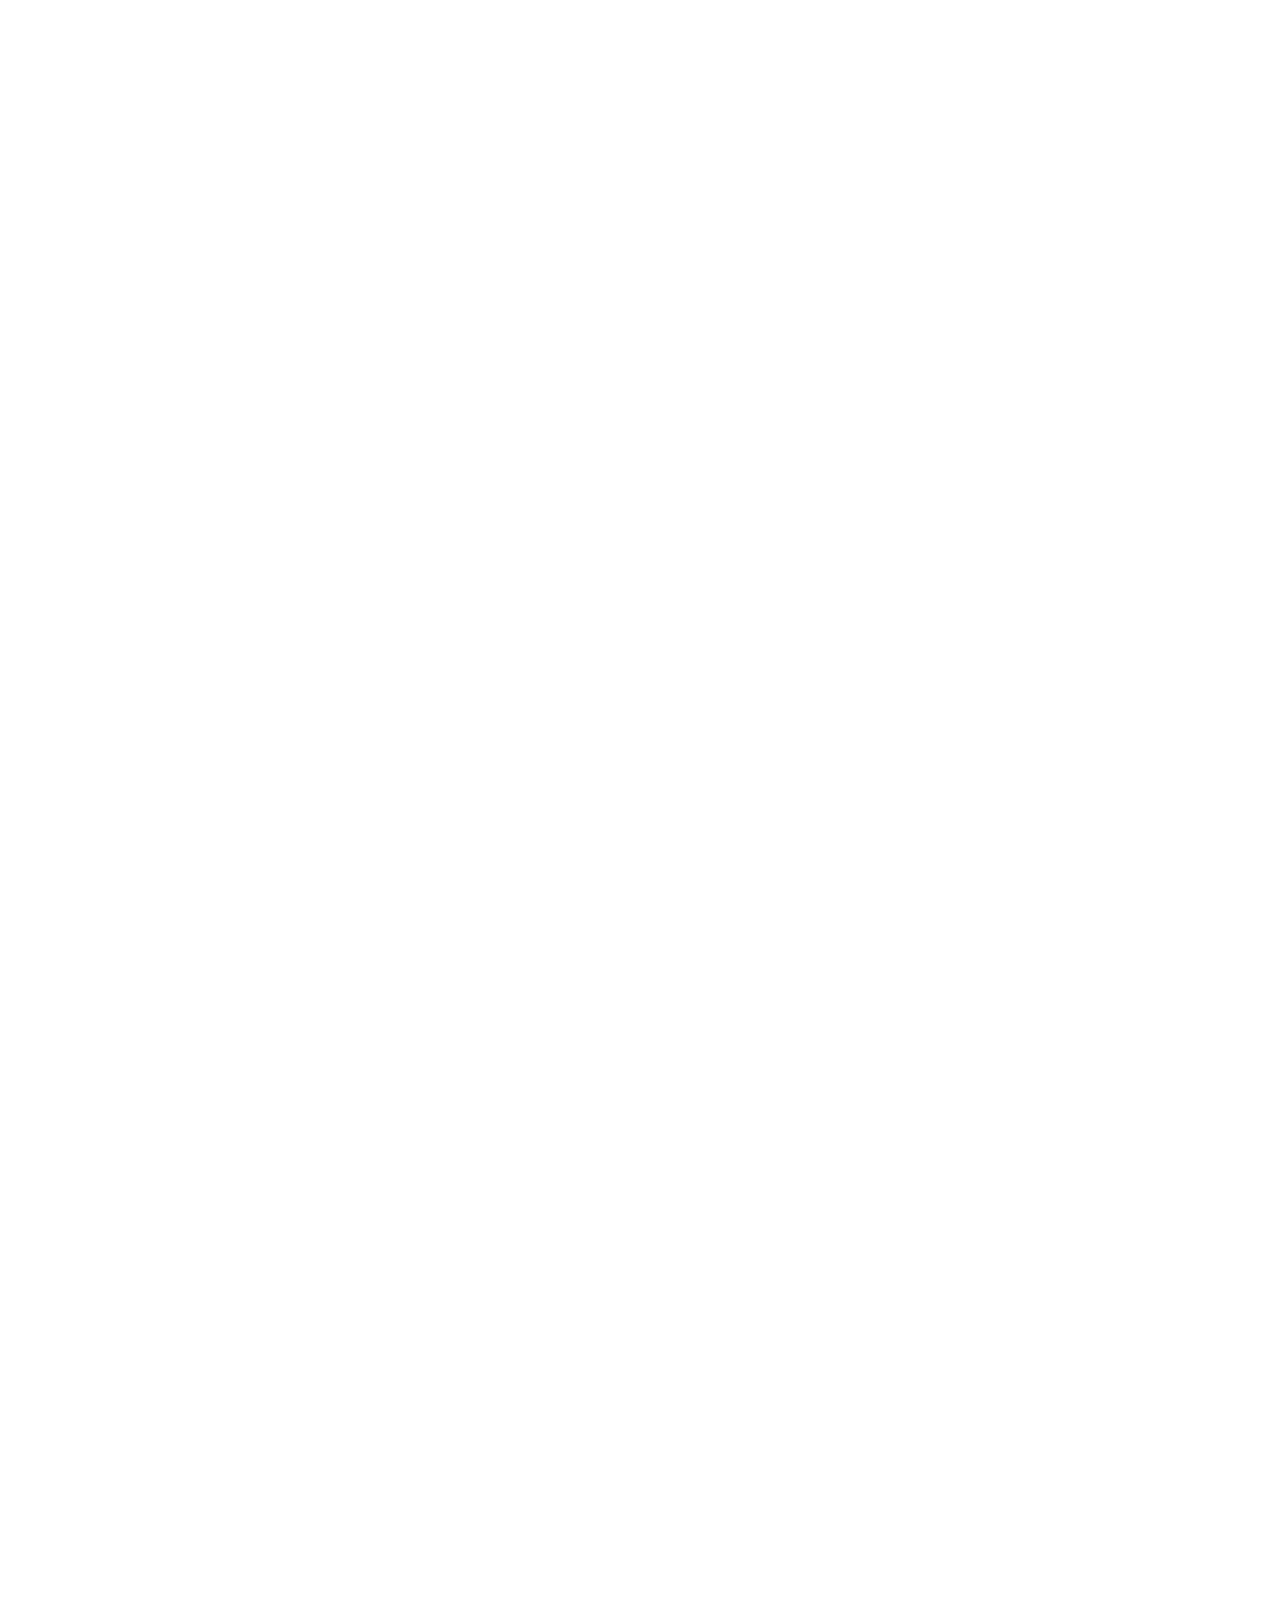
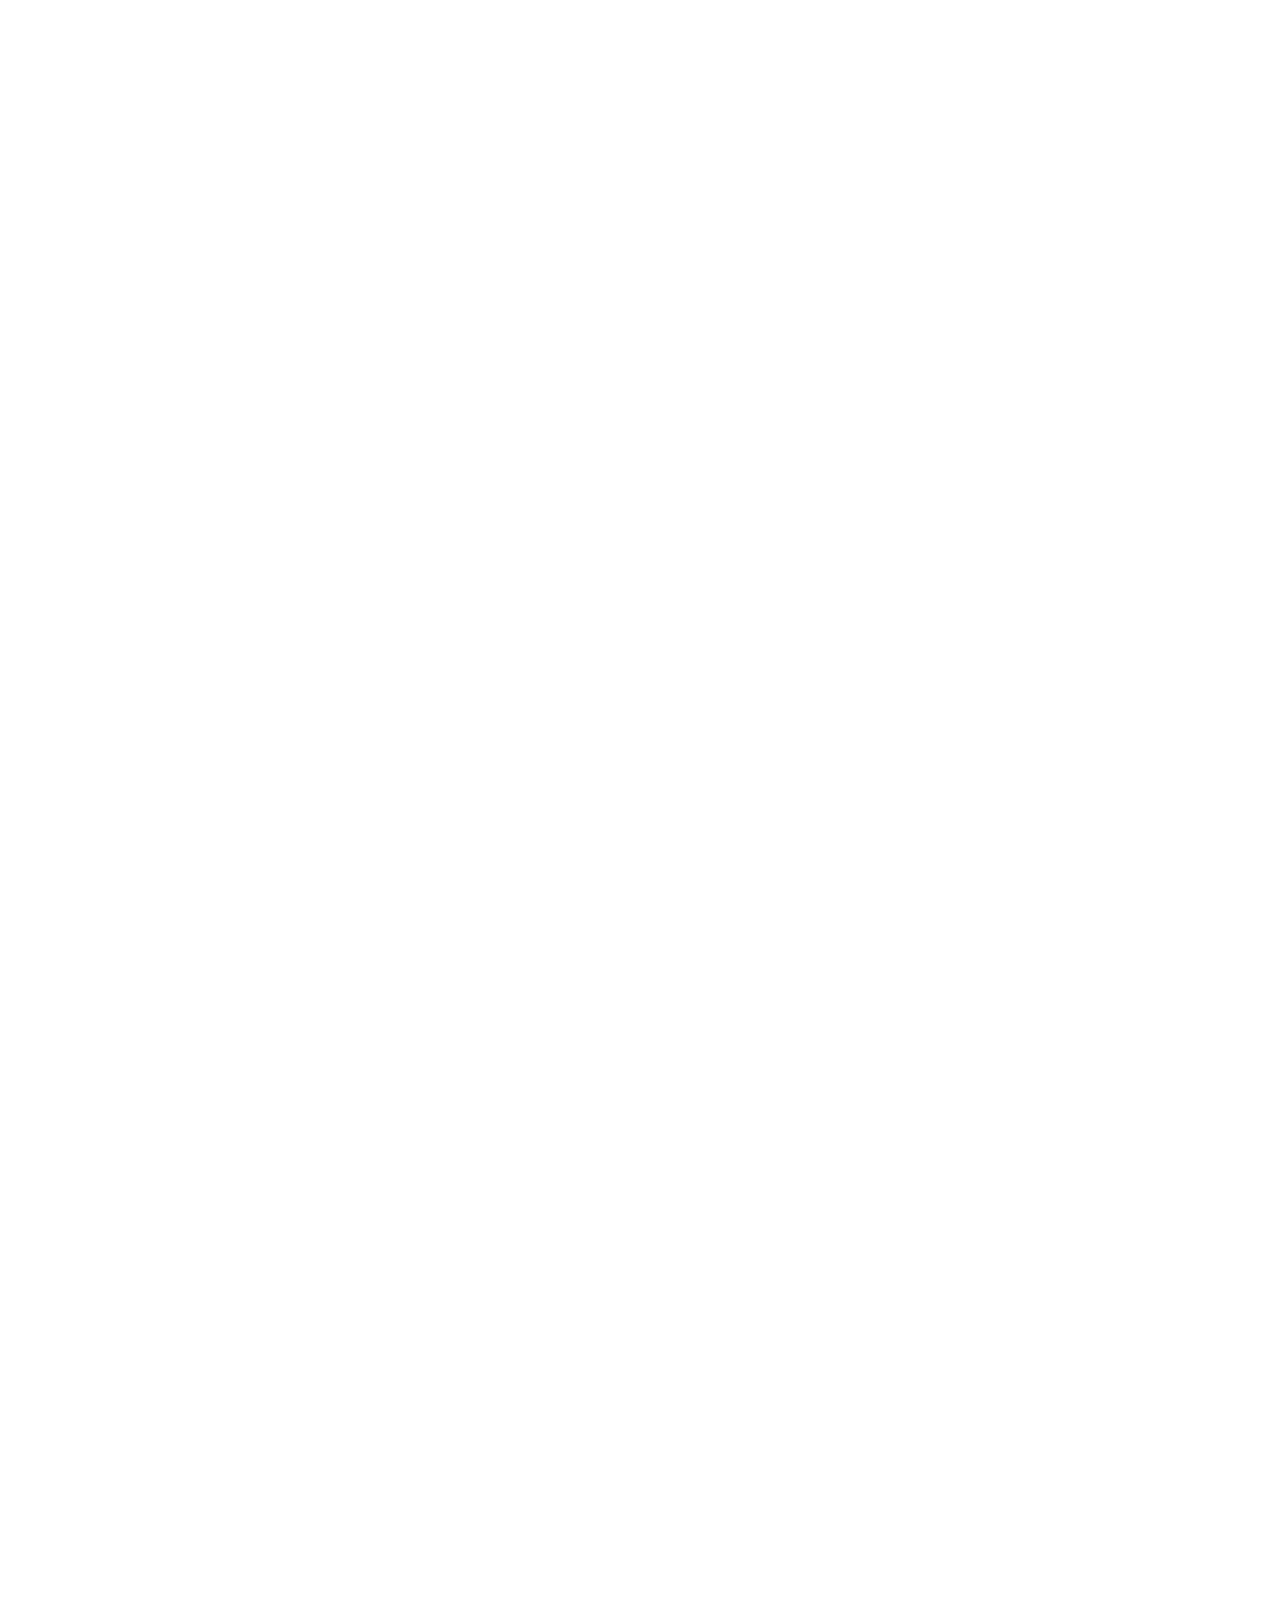
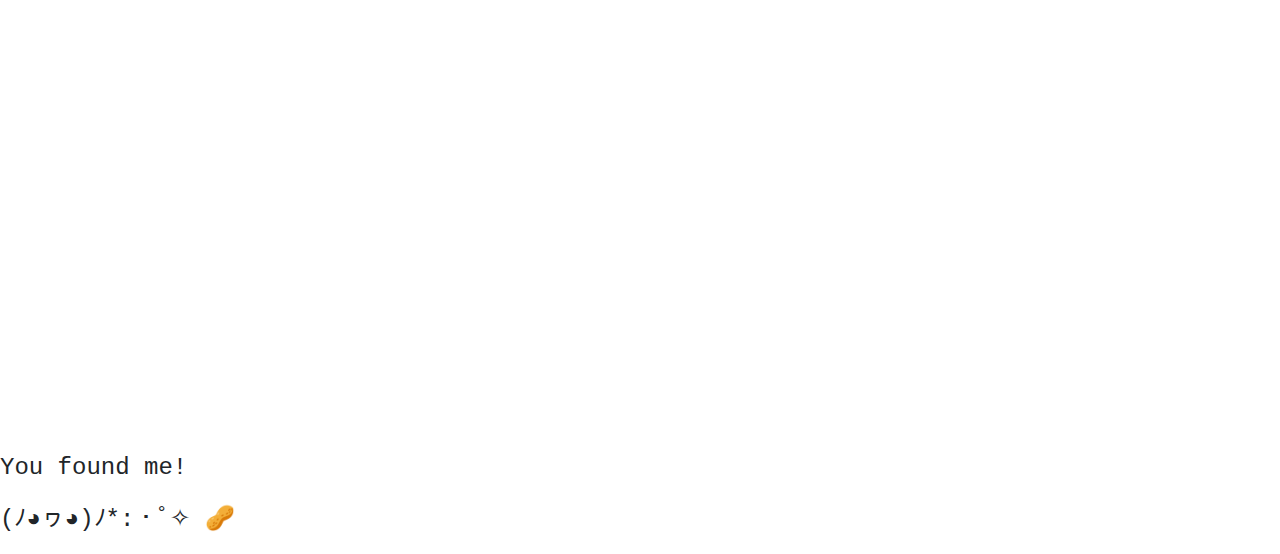
==== commit 6b65c8d8: "Post 40" ====
--- a/index.html
+++ b/index.html
@@ -705,6 +705,11 @@
                 <p aria-label="Symbol for the preview category. It is a blue circle with a dot in the middle. The symbol and the dot have a darker blue shadow and a blue creamy white outline." role="heading" style="margin-top: 20px; margin-bottom: 5px">
                     <img src="assets/img/icons/preview.svg" width="40vw">
                 </p>
+                <p id="post40" style="margin: 0px">11-04-2025 - Just a little bit closer... 👀</p>
+
+                <p aria-label="Symbol for the preview category. It is a blue circle with a dot in the middle. The symbol and the dot have a darker blue shadow and a blue creamy white outline." role="heading" style="margin-top: 20px; margin-bottom: 5px">
+                    <img src="assets/img/icons/preview.svg" width="40vw">
+                </p>
                 <p id="post39" style="margin: 0px">10-04-2025 - Is that a flag?</p>
 
                 <p aria-label="Symbol for the preview category. It is a blue circle with a dot in the middle. The symbol and the dot have a darker blue shadow and a blue creamy white outline." role="heading" style="margin-top: 20px; margin-bottom: 5px">
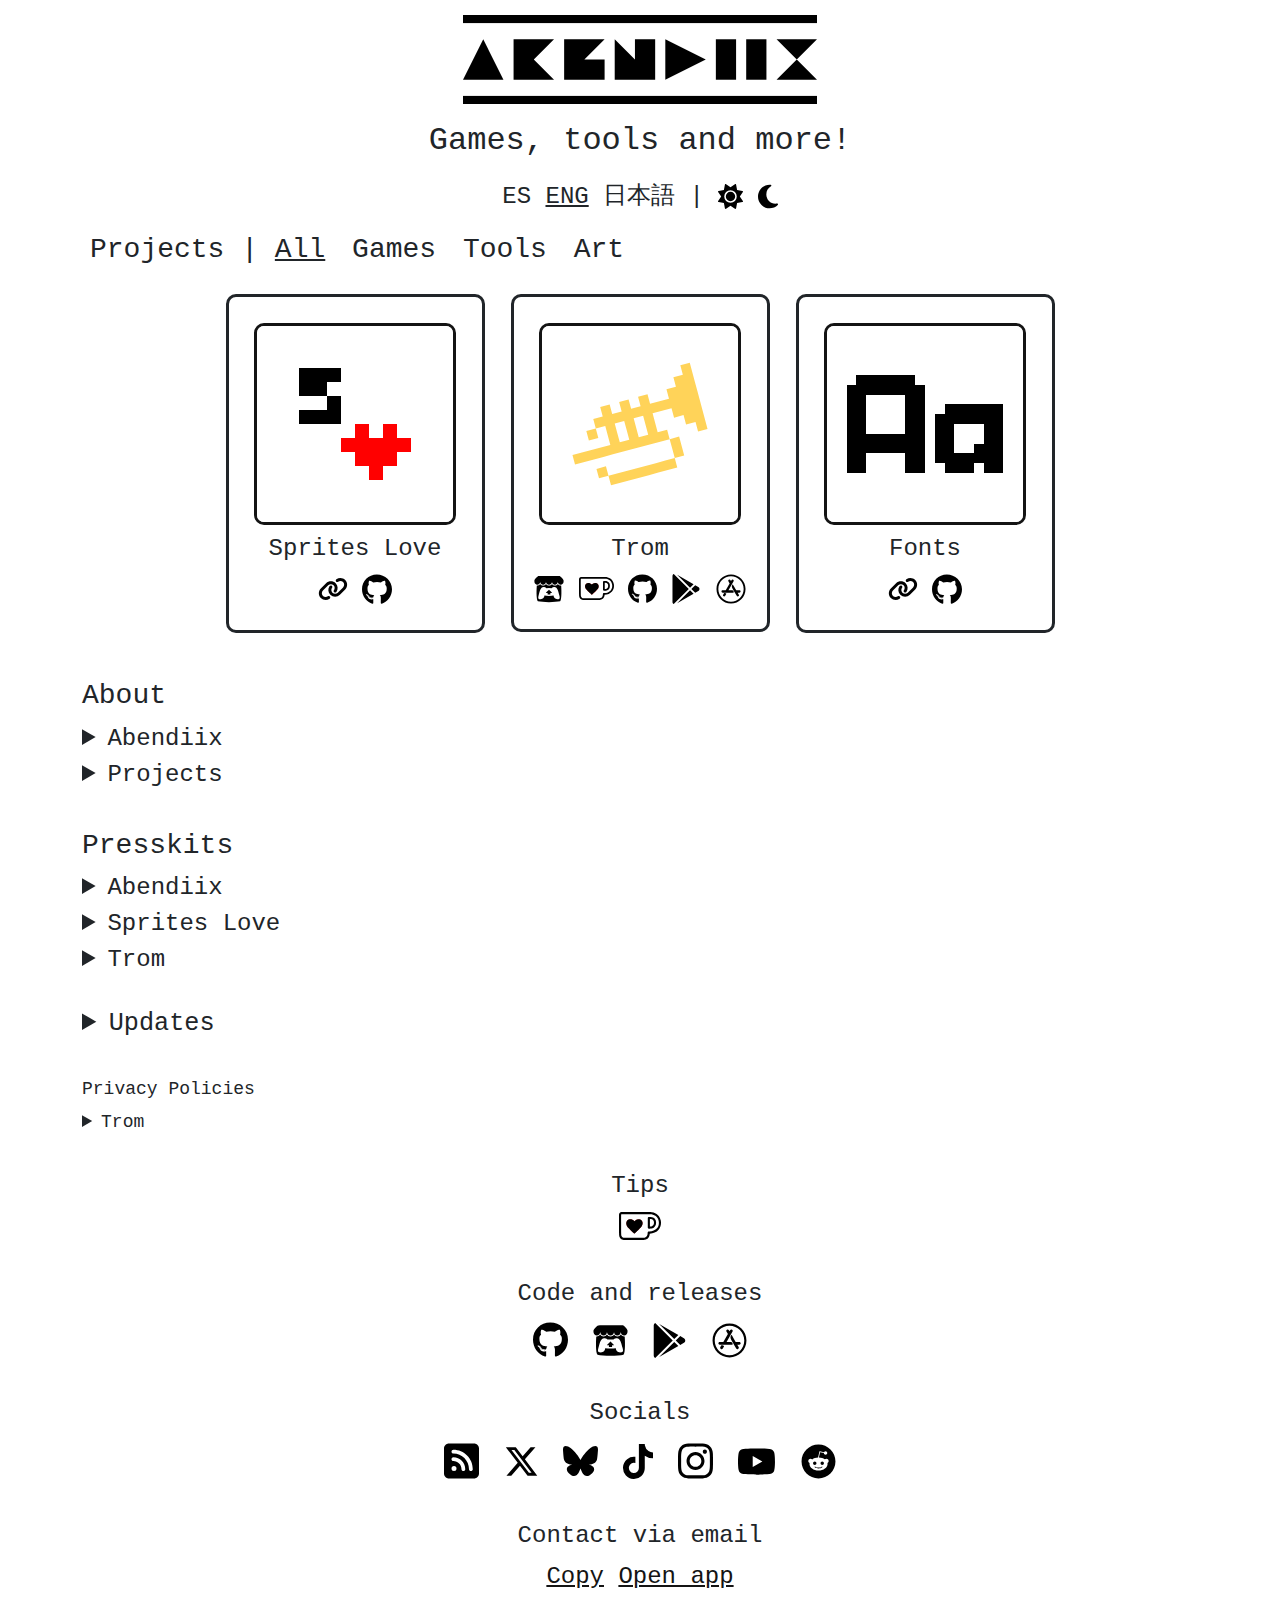
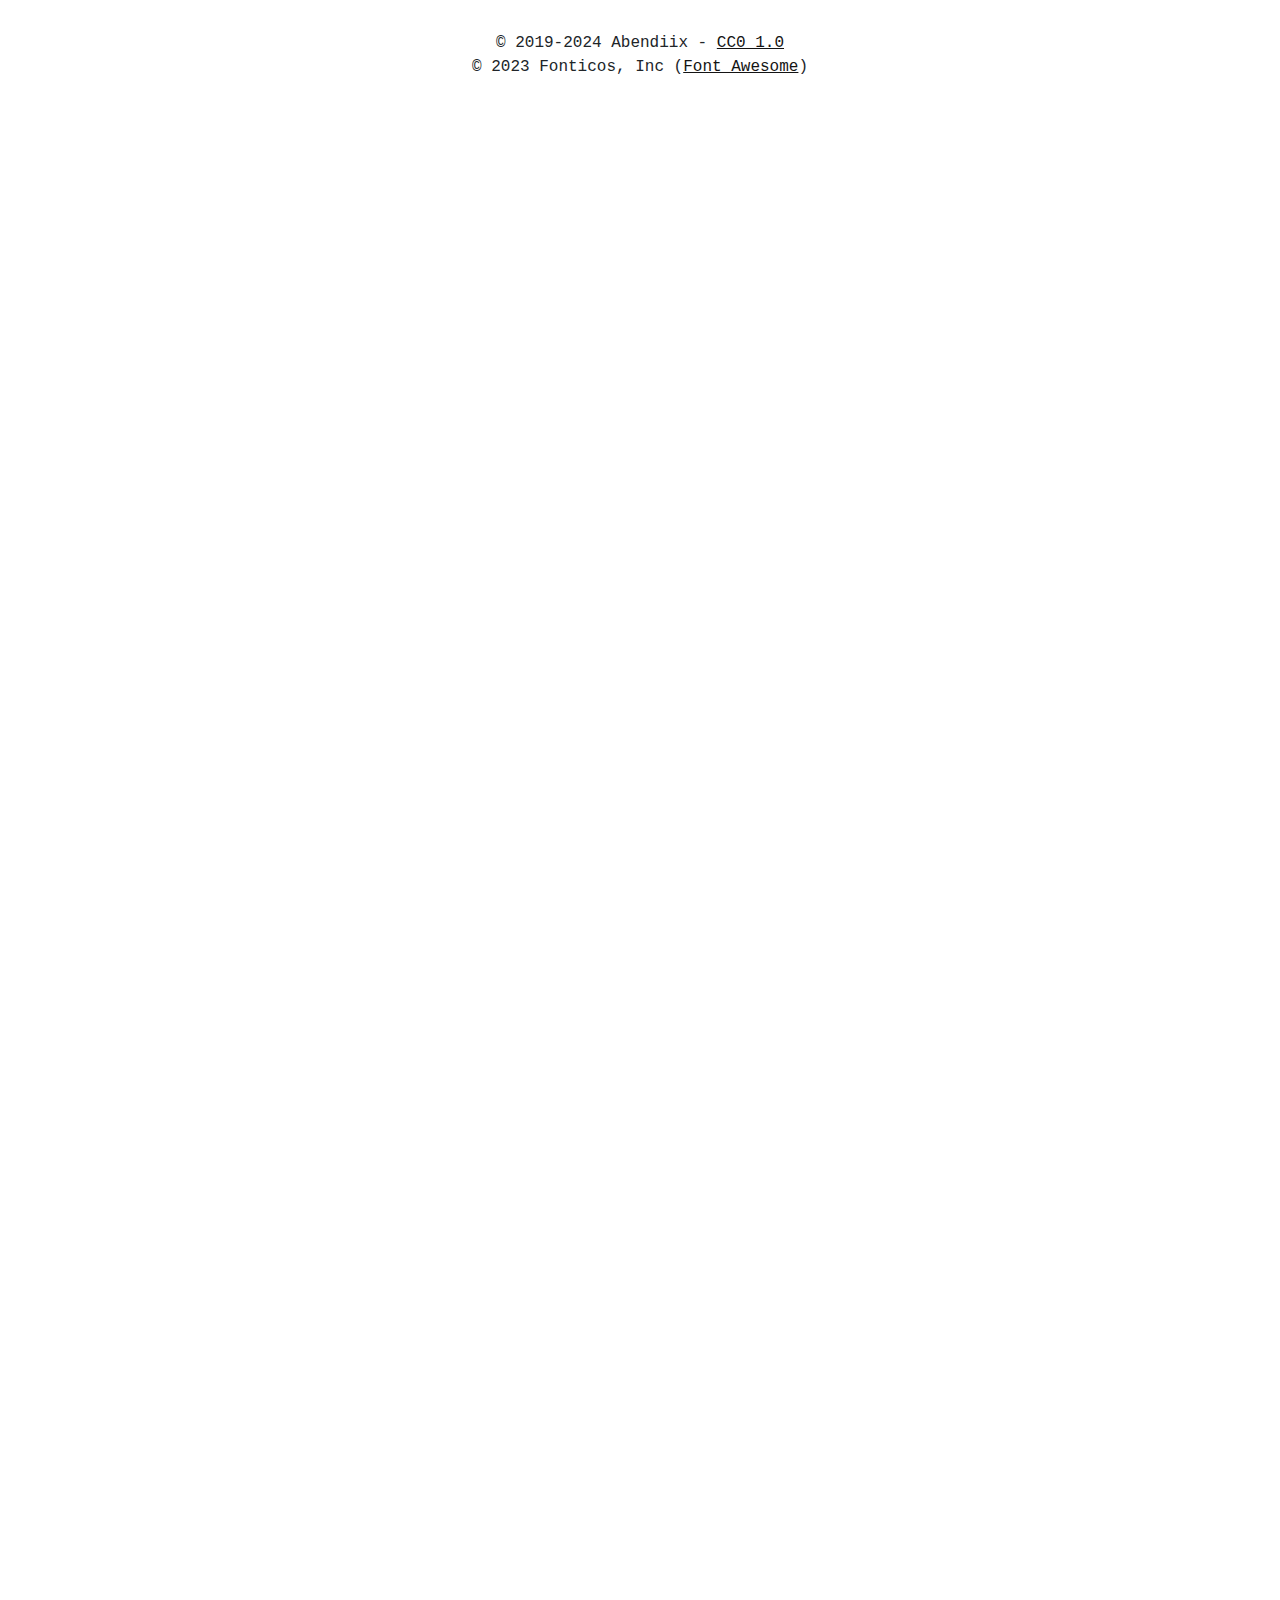
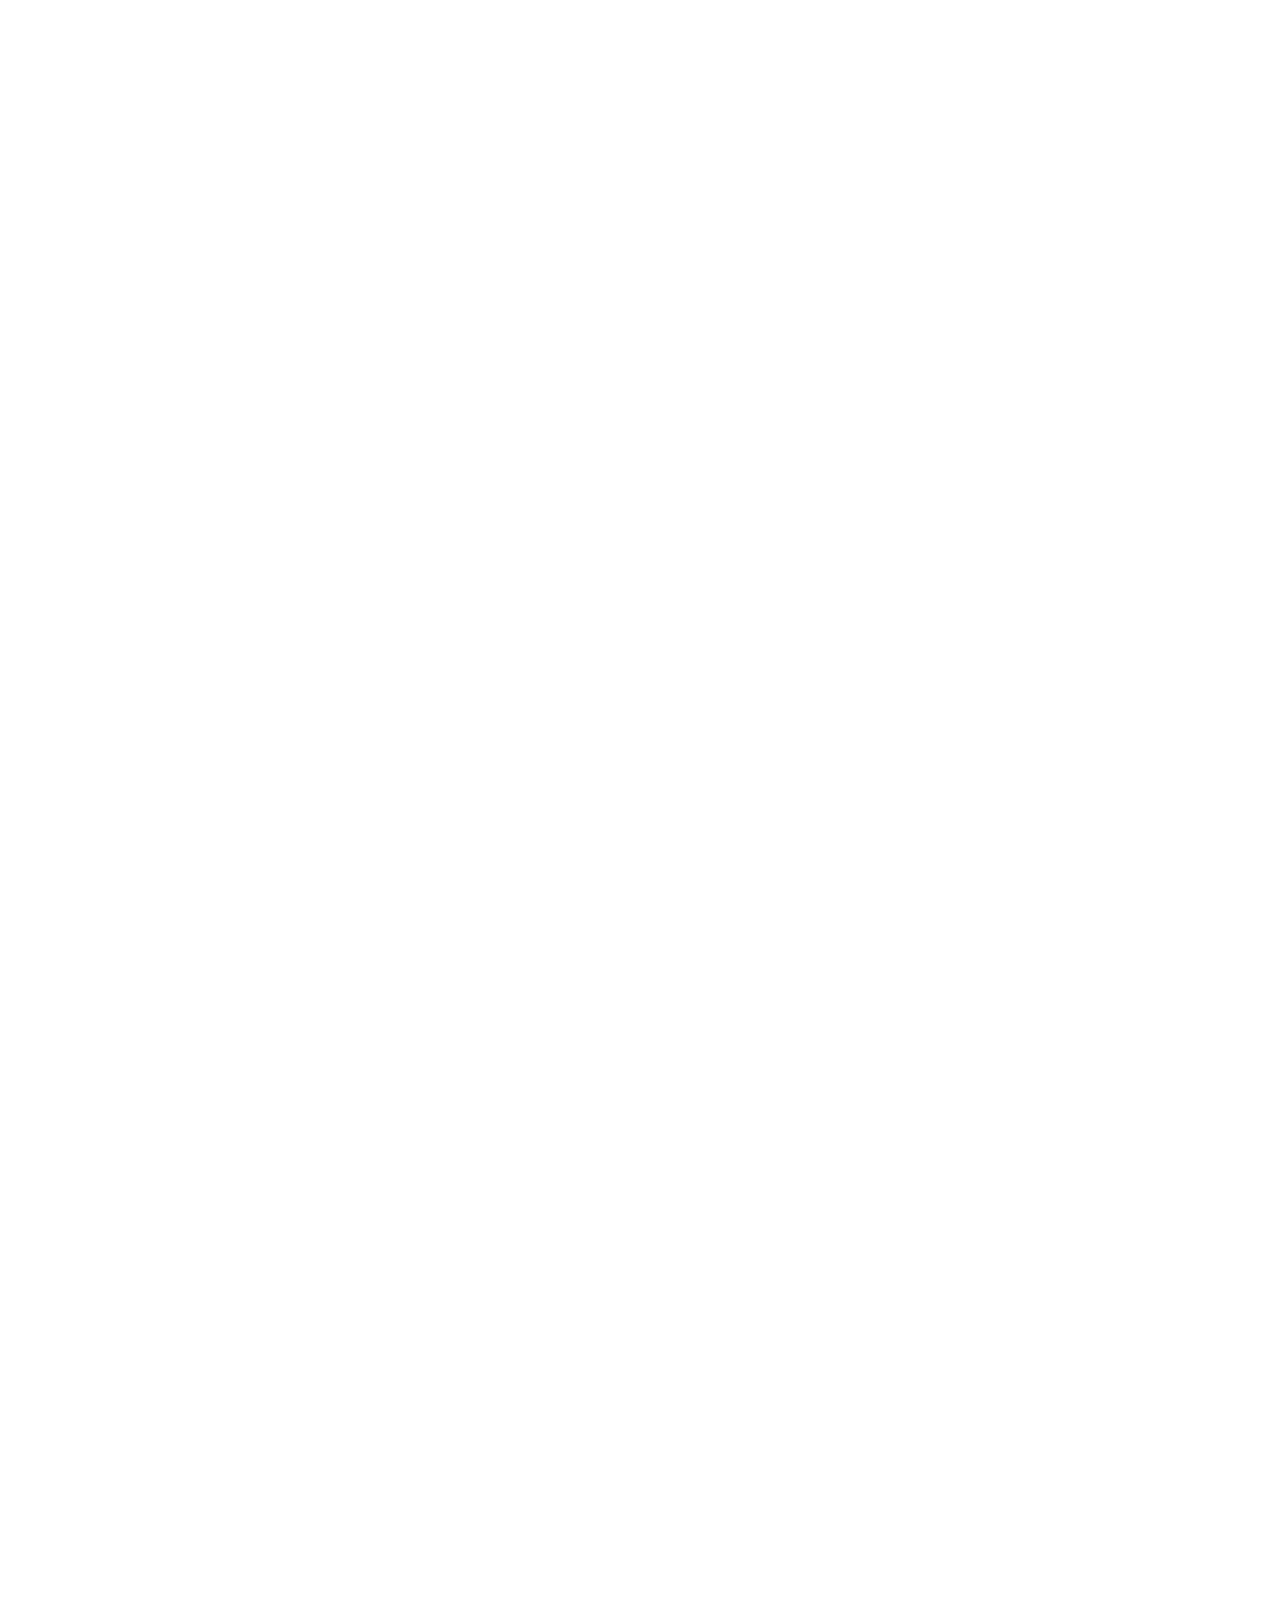
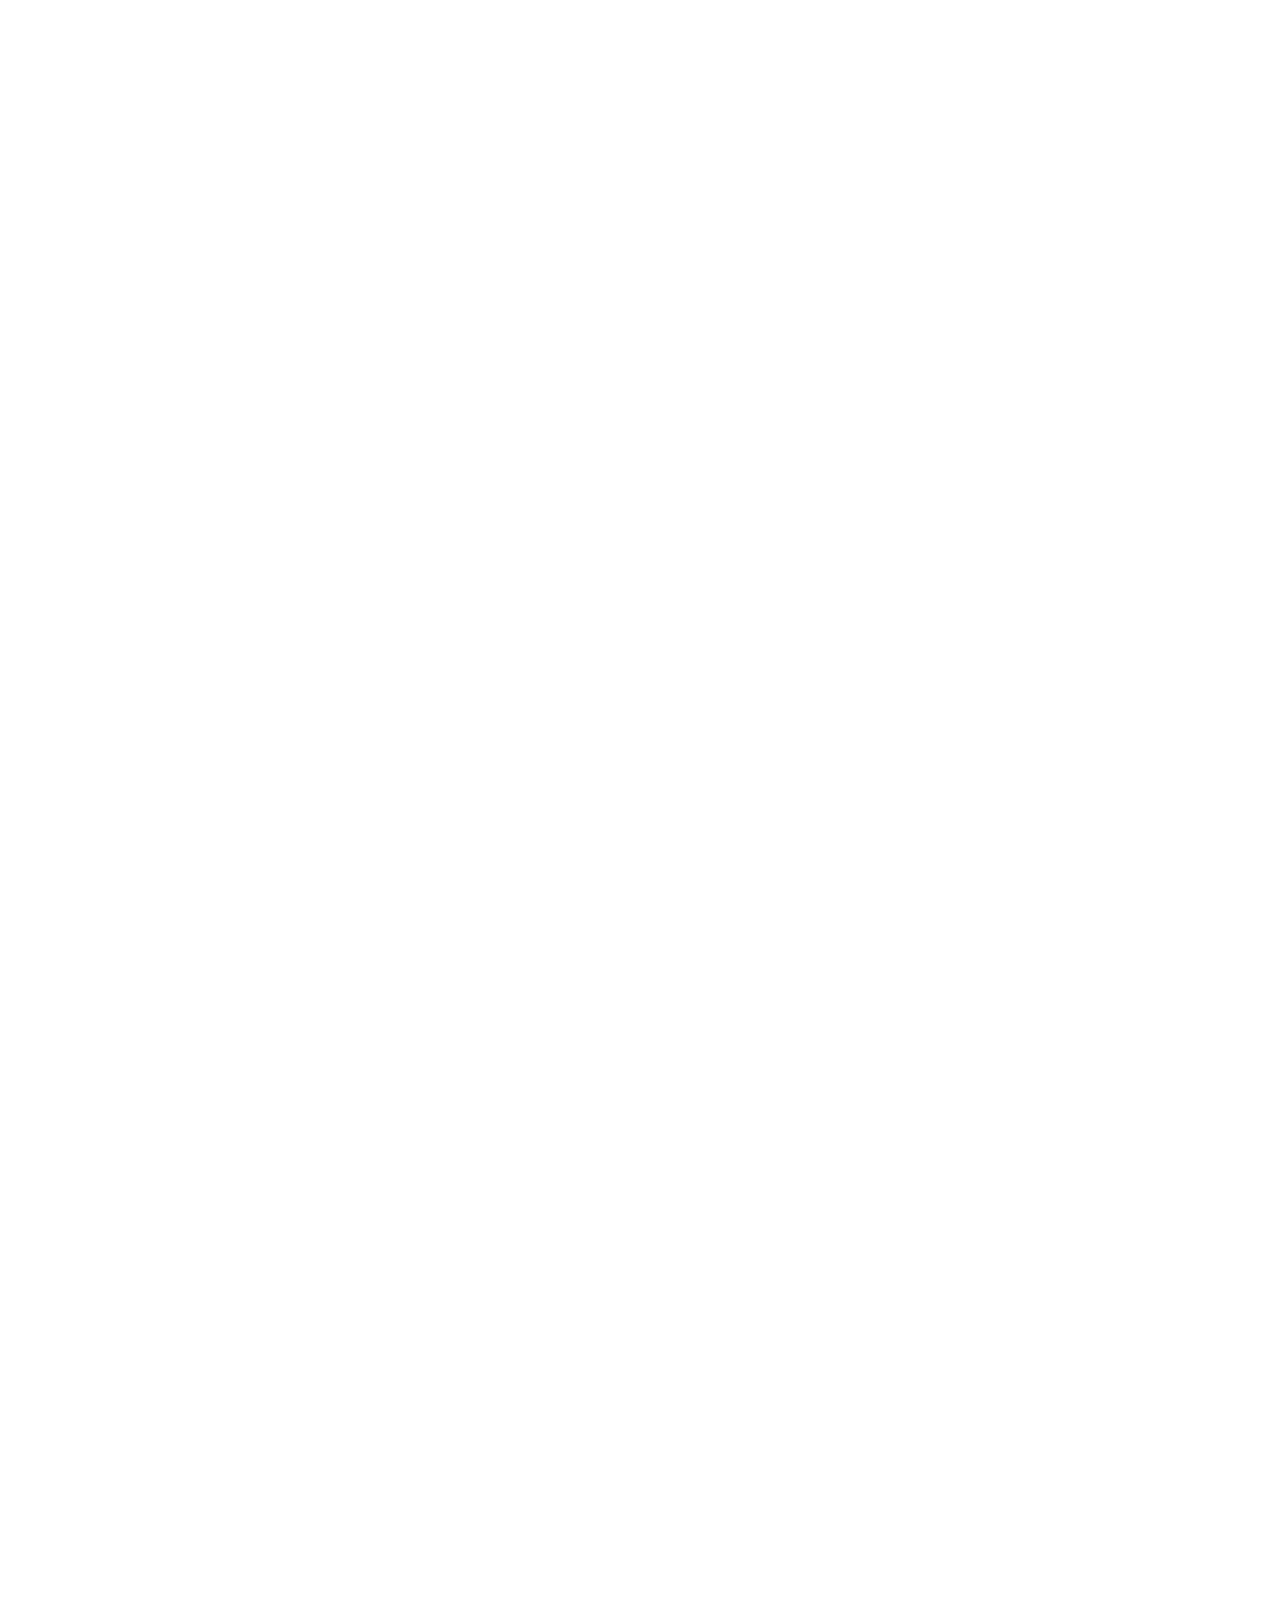
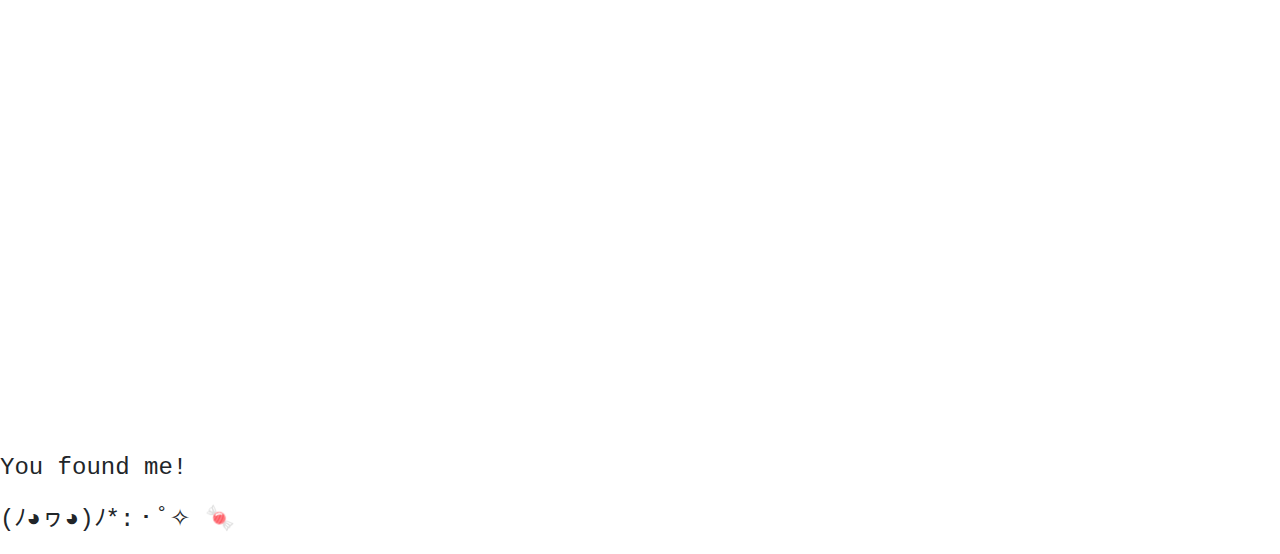
==== commit c6fceb07: "Post 41 and 42" ====
--- a/index.html
+++ b/index.html
@@ -702,6 +702,16 @@
             <details style="font-size: 75%;">
                 <summary id="updates" style="font-size: 140%;">Updates</summary>
 
+                <p aria-label="Symbol for the extra category. It is an orange cross with 4 dots close to each angle of the cross. The symbol and the dots have a darker orange shadow and a orange creamy white outline." role="heading" style="margin-top: 20px; margin-bottom: 5px">
+                    <img src="assets/img/icons/extra.svg" width="40vw">
+                </p>
+                <p id="post42" style="margin: 0px">13-04-2025 - BOTO LABO will be at Guadalindie next month both the 16th and 17th! See you there! 👀</p>
+
+                <p aria-label="Symbol for the preview category. It is a blue circle with a dot in the middle. The symbol and the dot have a darker blue shadow and a blue creamy white outline." role="heading" style="margin-top: 20px; margin-bottom: 5px">
+                    <img src="assets/img/icons/preview.svg" width="40vw">
+                </p>
+                <p id="post41" style="margin: 0px">12-04-2025 - And the name is... BOTO LABO!! Get ready to wishlist BOTO LABO on Steam next week!</p>
+
                 <p aria-label="Symbol for the preview category. It is a blue circle with a dot in the middle. The symbol and the dot have a darker blue shadow and a blue creamy white outline." role="heading" style="margin-top: 20px; margin-bottom: 5px">
                     <img src="assets/img/icons/preview.svg" width="40vw">
                 </p>
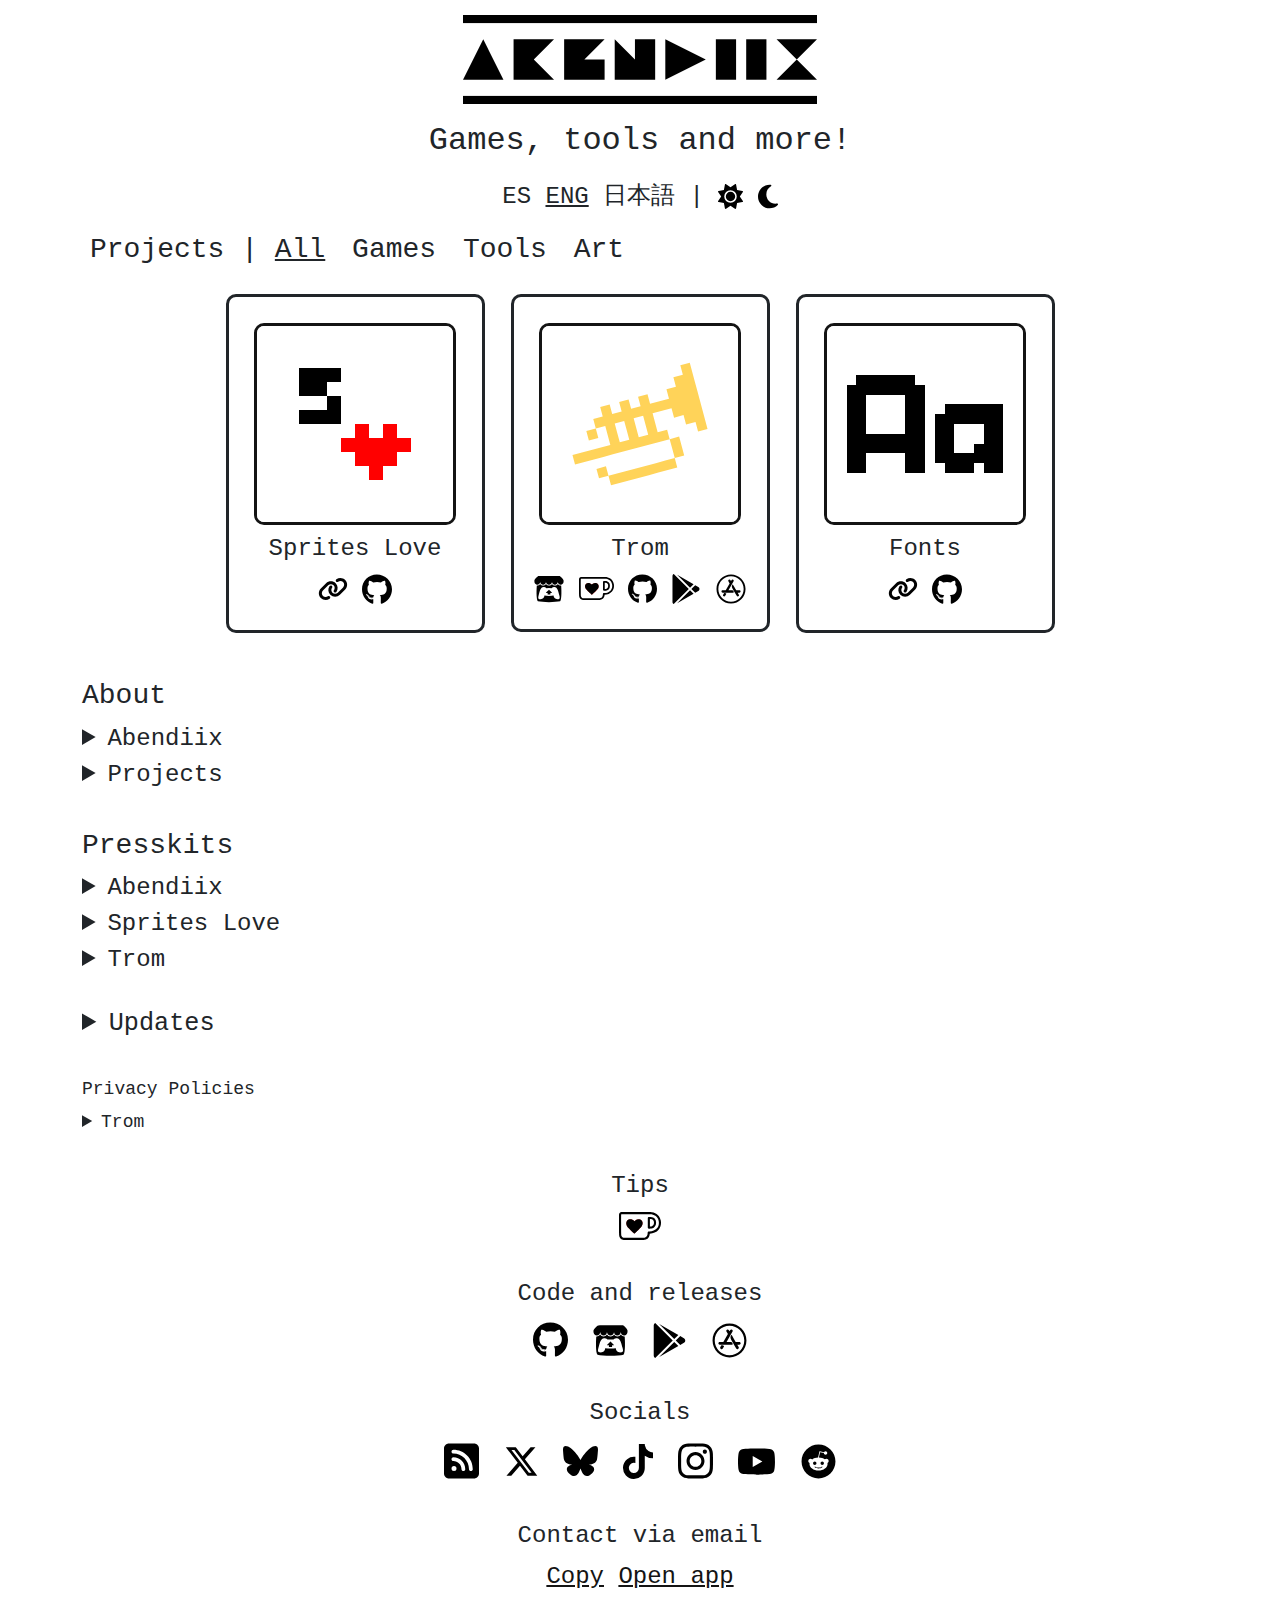
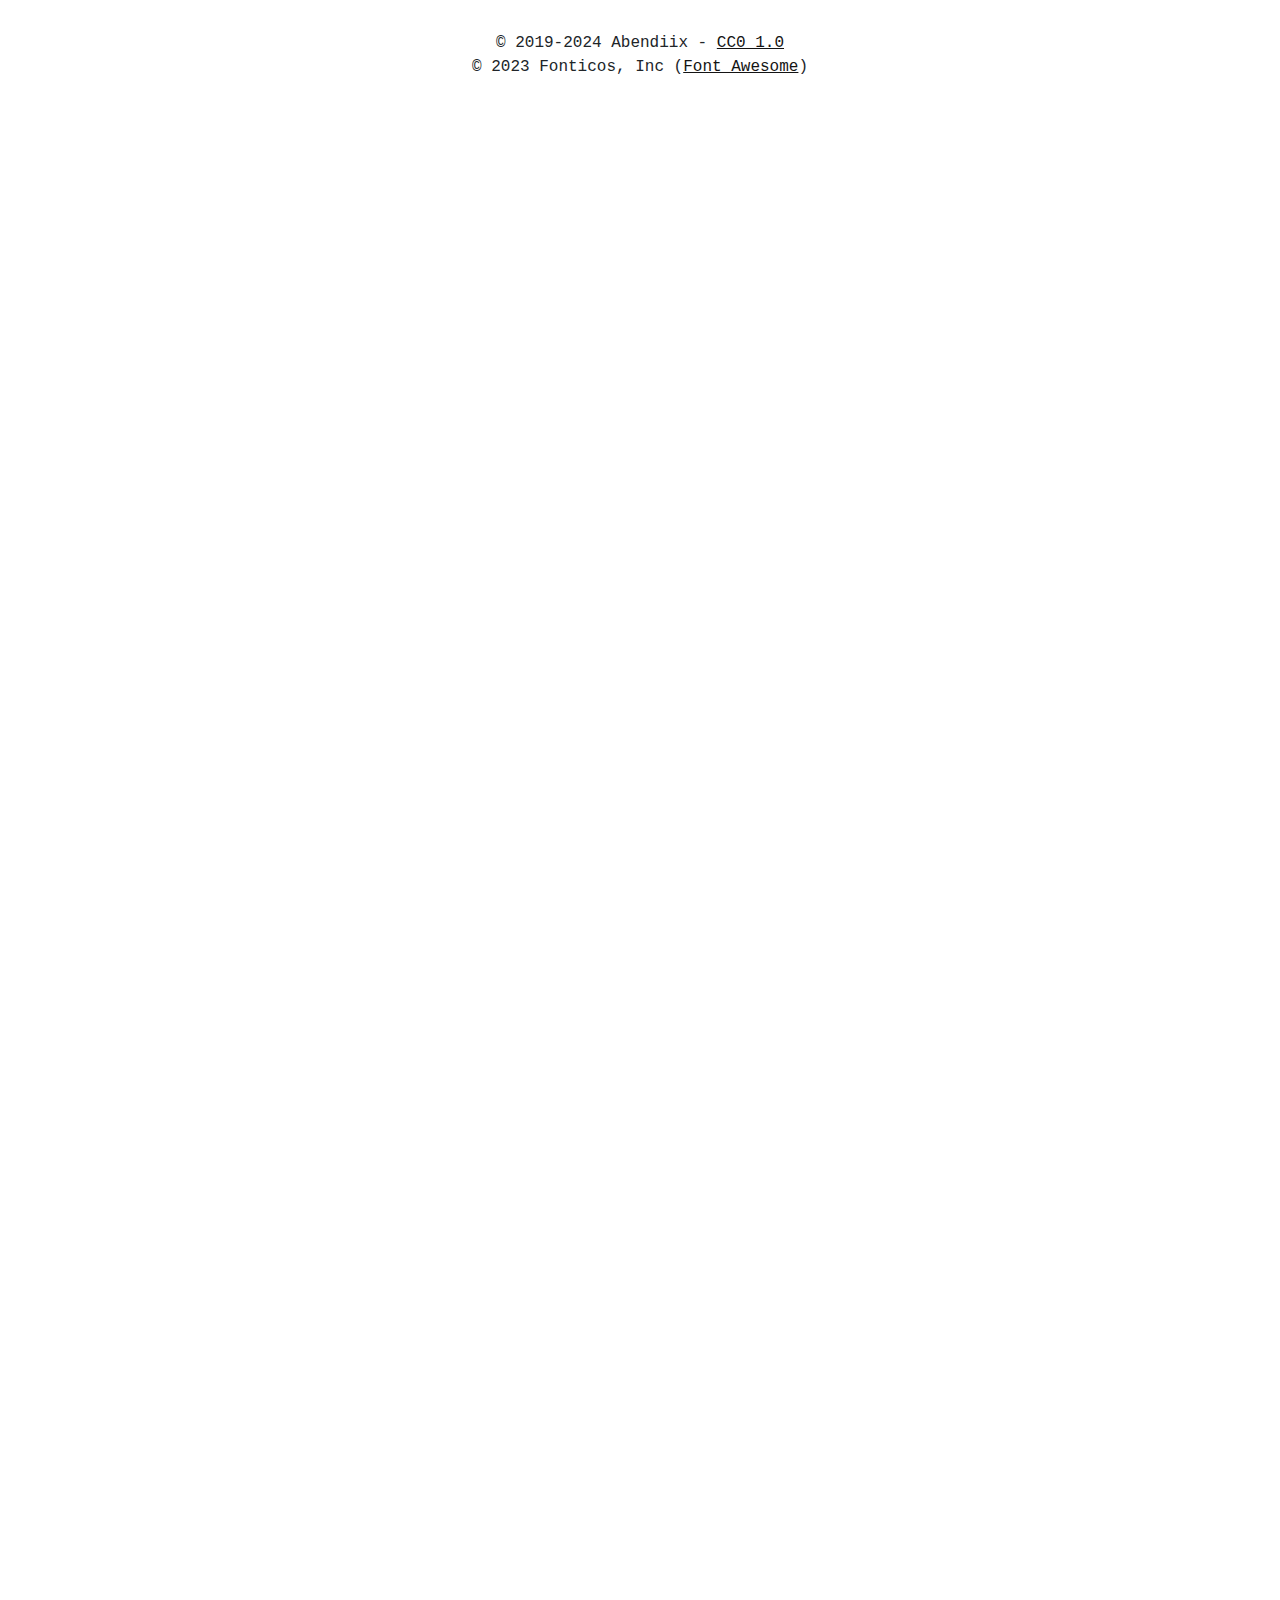
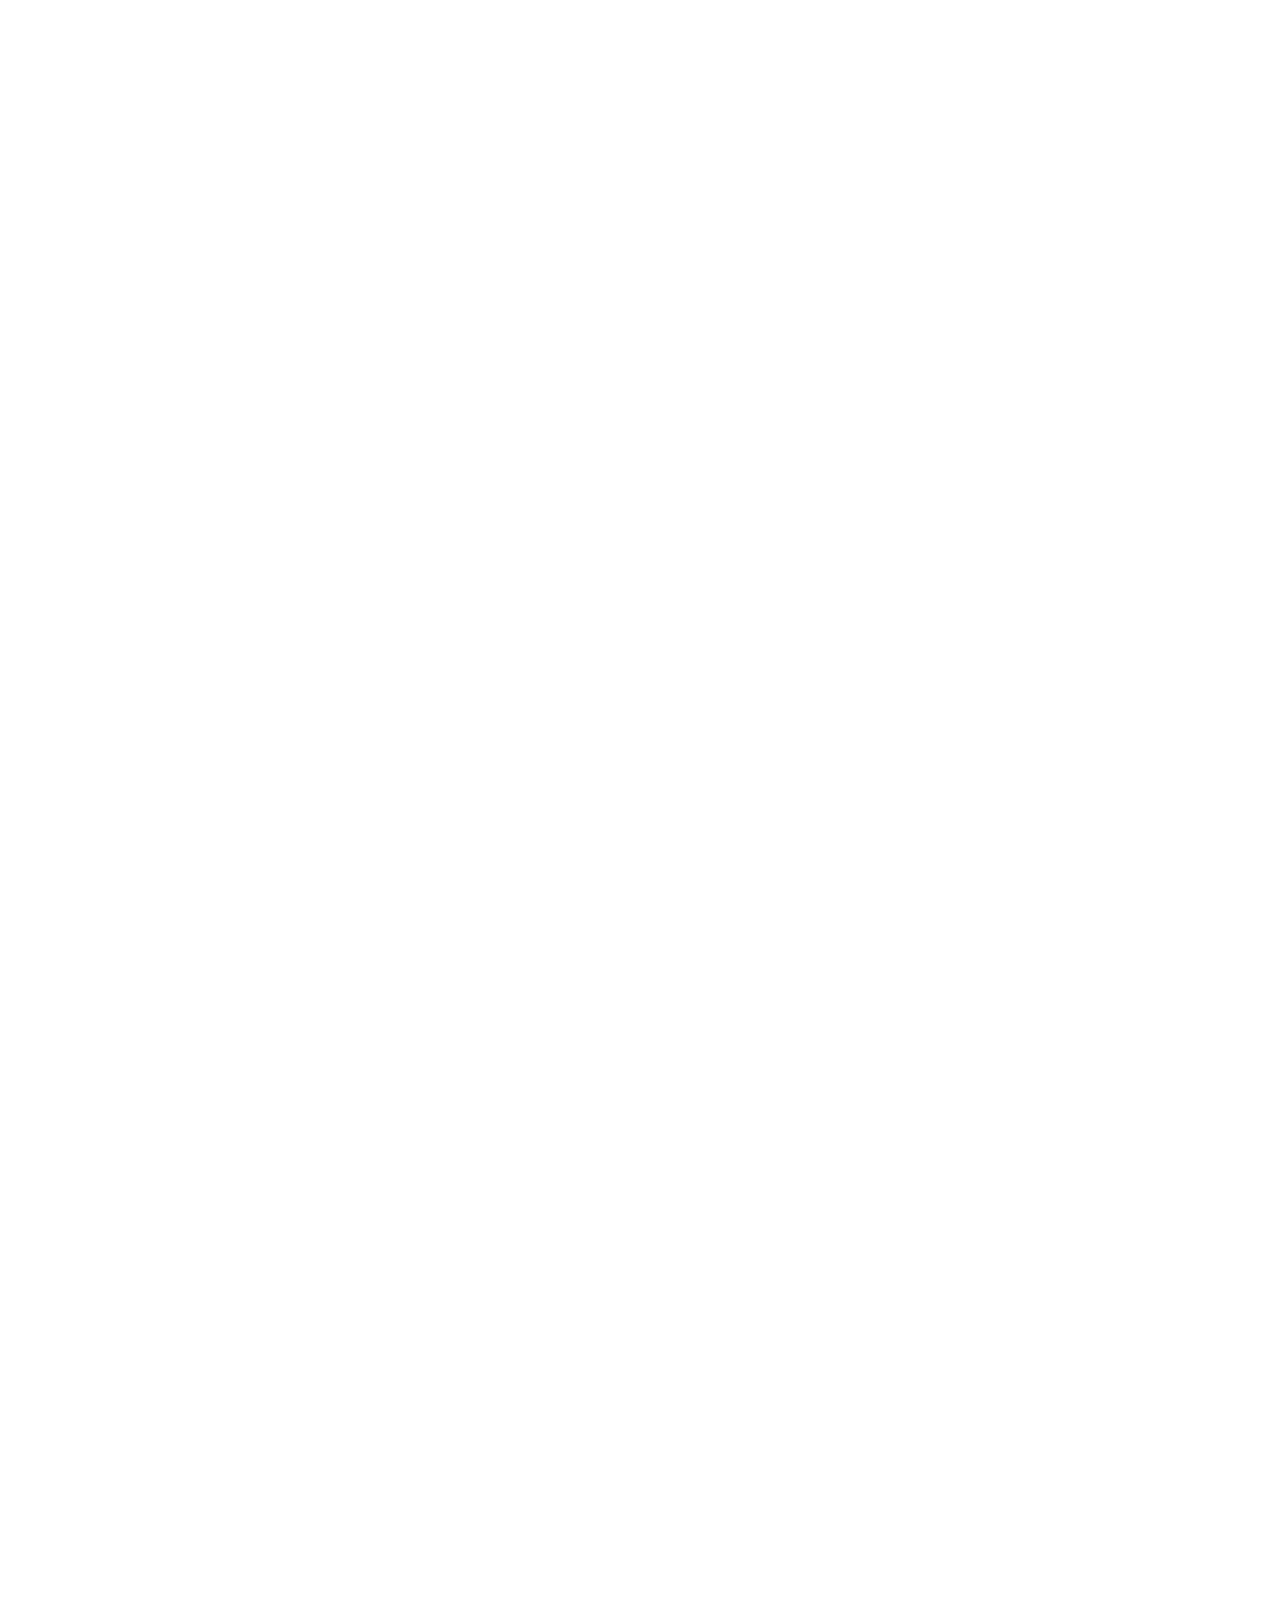
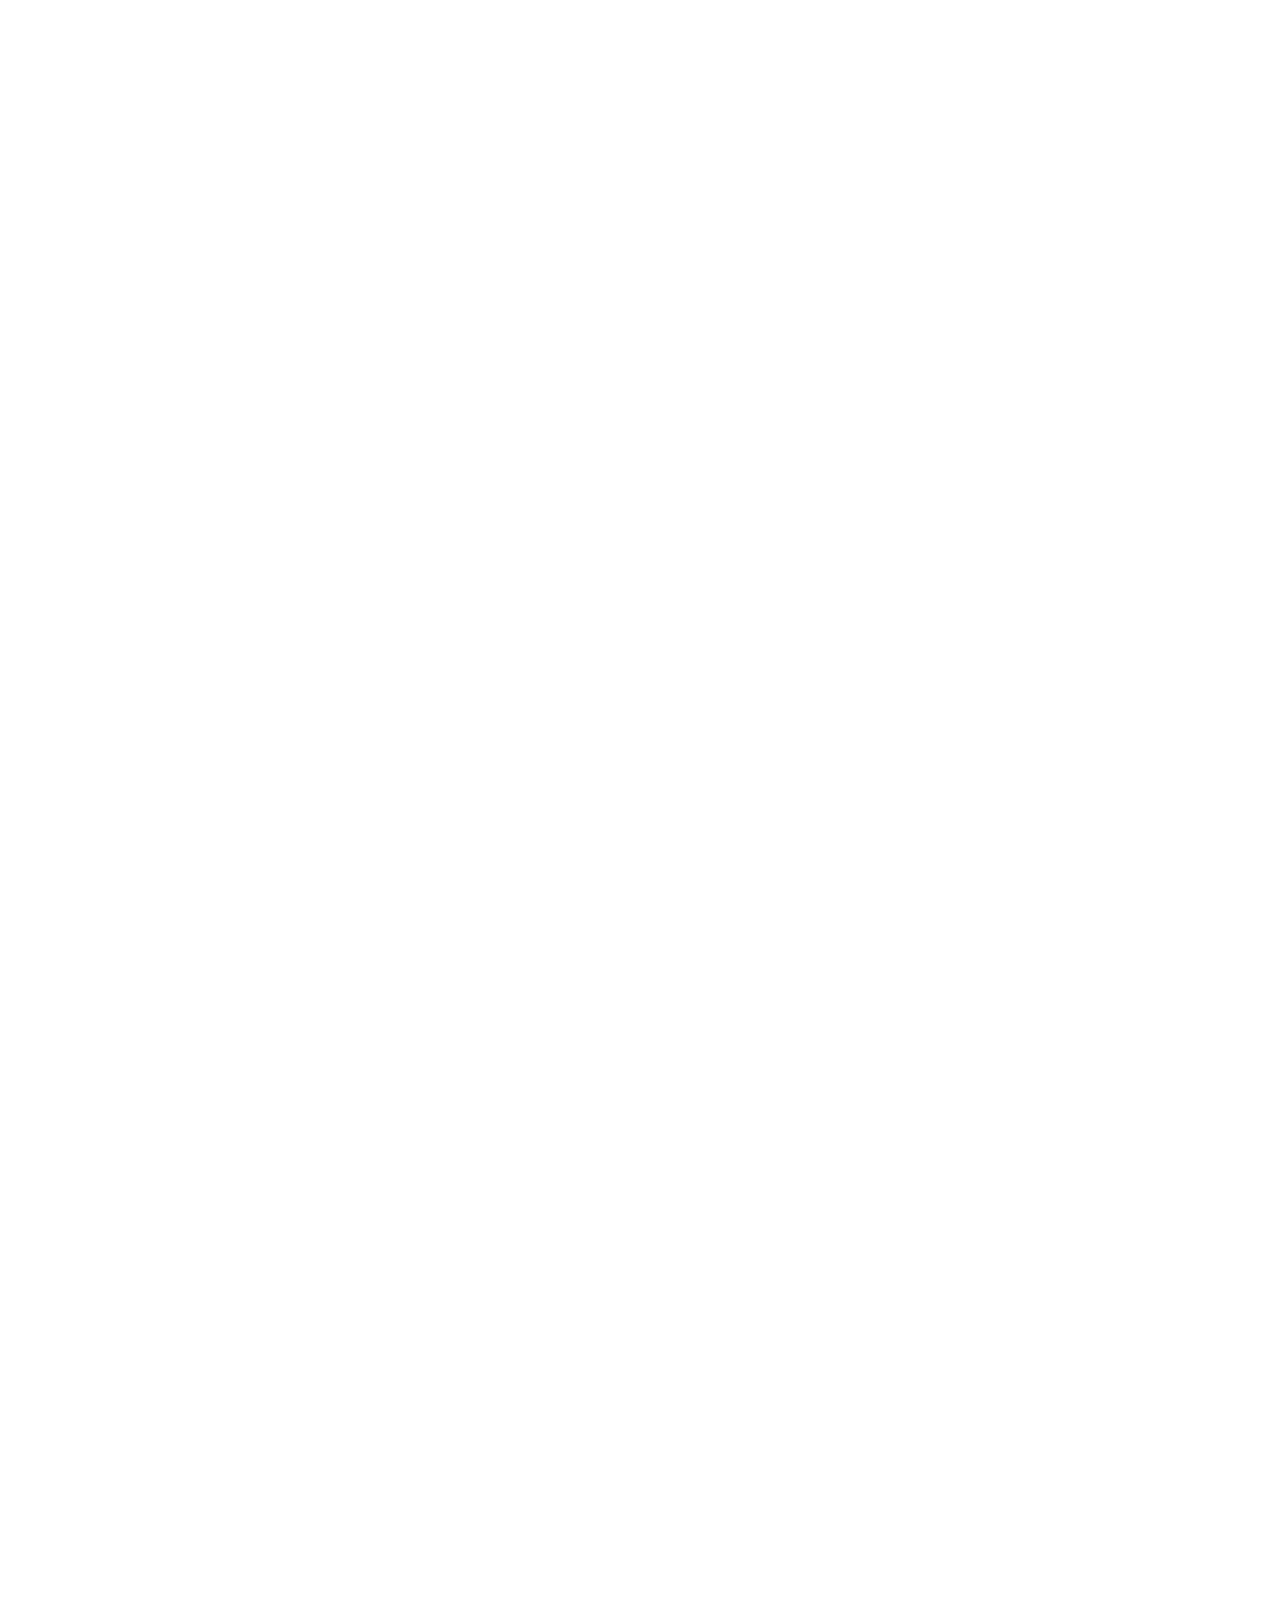
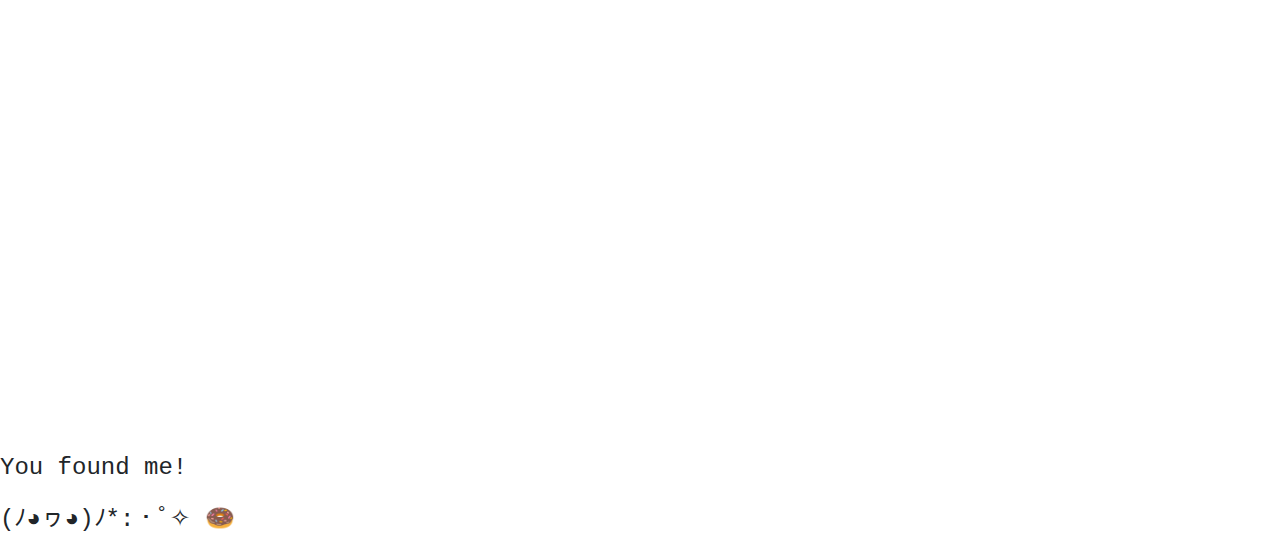
==== commit 0cb8d646: "Post 44" ====
--- a/index.html
+++ b/index.html
@@ -702,6 +702,16 @@
             <details style="font-size: 75%;">
                 <summary id="updates" style="font-size: 140%;">Updates</summary>
 
+                <p aria-label="Symbol for the preview category. It is a blue circle with a dot in the middle. The symbol and the dot have a darker blue shadow and a blue creamy white outline." role="heading" style="margin-top: 20px; margin-bottom: 5px">
+                    <img src="assets/img/icons/preview.svg" width="40vw">
+                </p>
+                <p id="post44" style="margin: 0px">18-04-2025 - A sneak peek from Boto's animation sheet!</p>
+
+                <p aria-label="Symbol for the extra category. It is an orange cross with 4 dots close to each angle of the cross. The symbol and the dots have a darker orange shadow and a orange creamy white outline." role="heading" style="margin-top: 20px; margin-bottom: 5px">
+                    <img src="assets/img/icons/extra.svg" width="40vw">
+                </p>
+                <p id="post43" style="margin: 0px">15-04-2025 - Can you find which Boto is blinking?</p>
+
                 <p aria-label="Symbol for the extra category. It is an orange cross with 4 dots close to each angle of the cross. The symbol and the dots have a darker orange shadow and a orange creamy white outline." role="heading" style="margin-top: 20px; margin-bottom: 5px">
                     <img src="assets/img/icons/extra.svg" width="40vw">
                 </p>
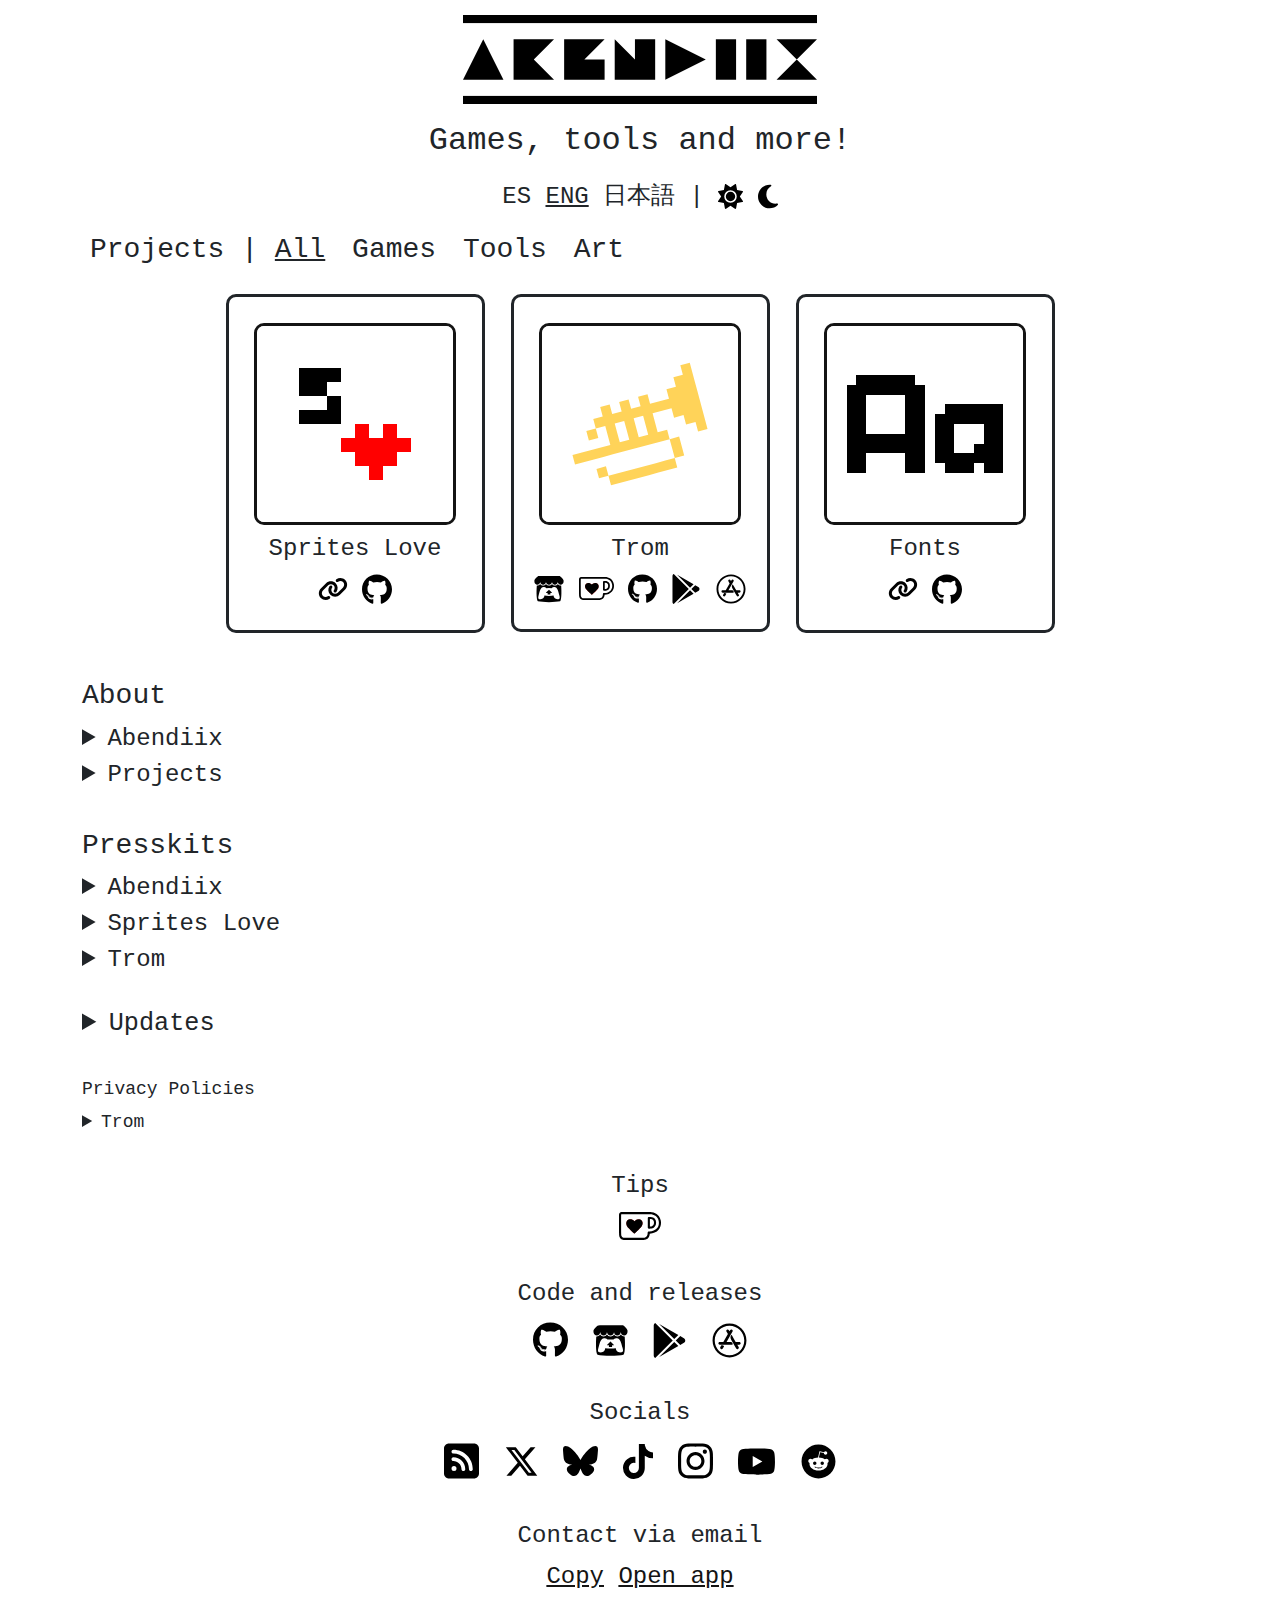
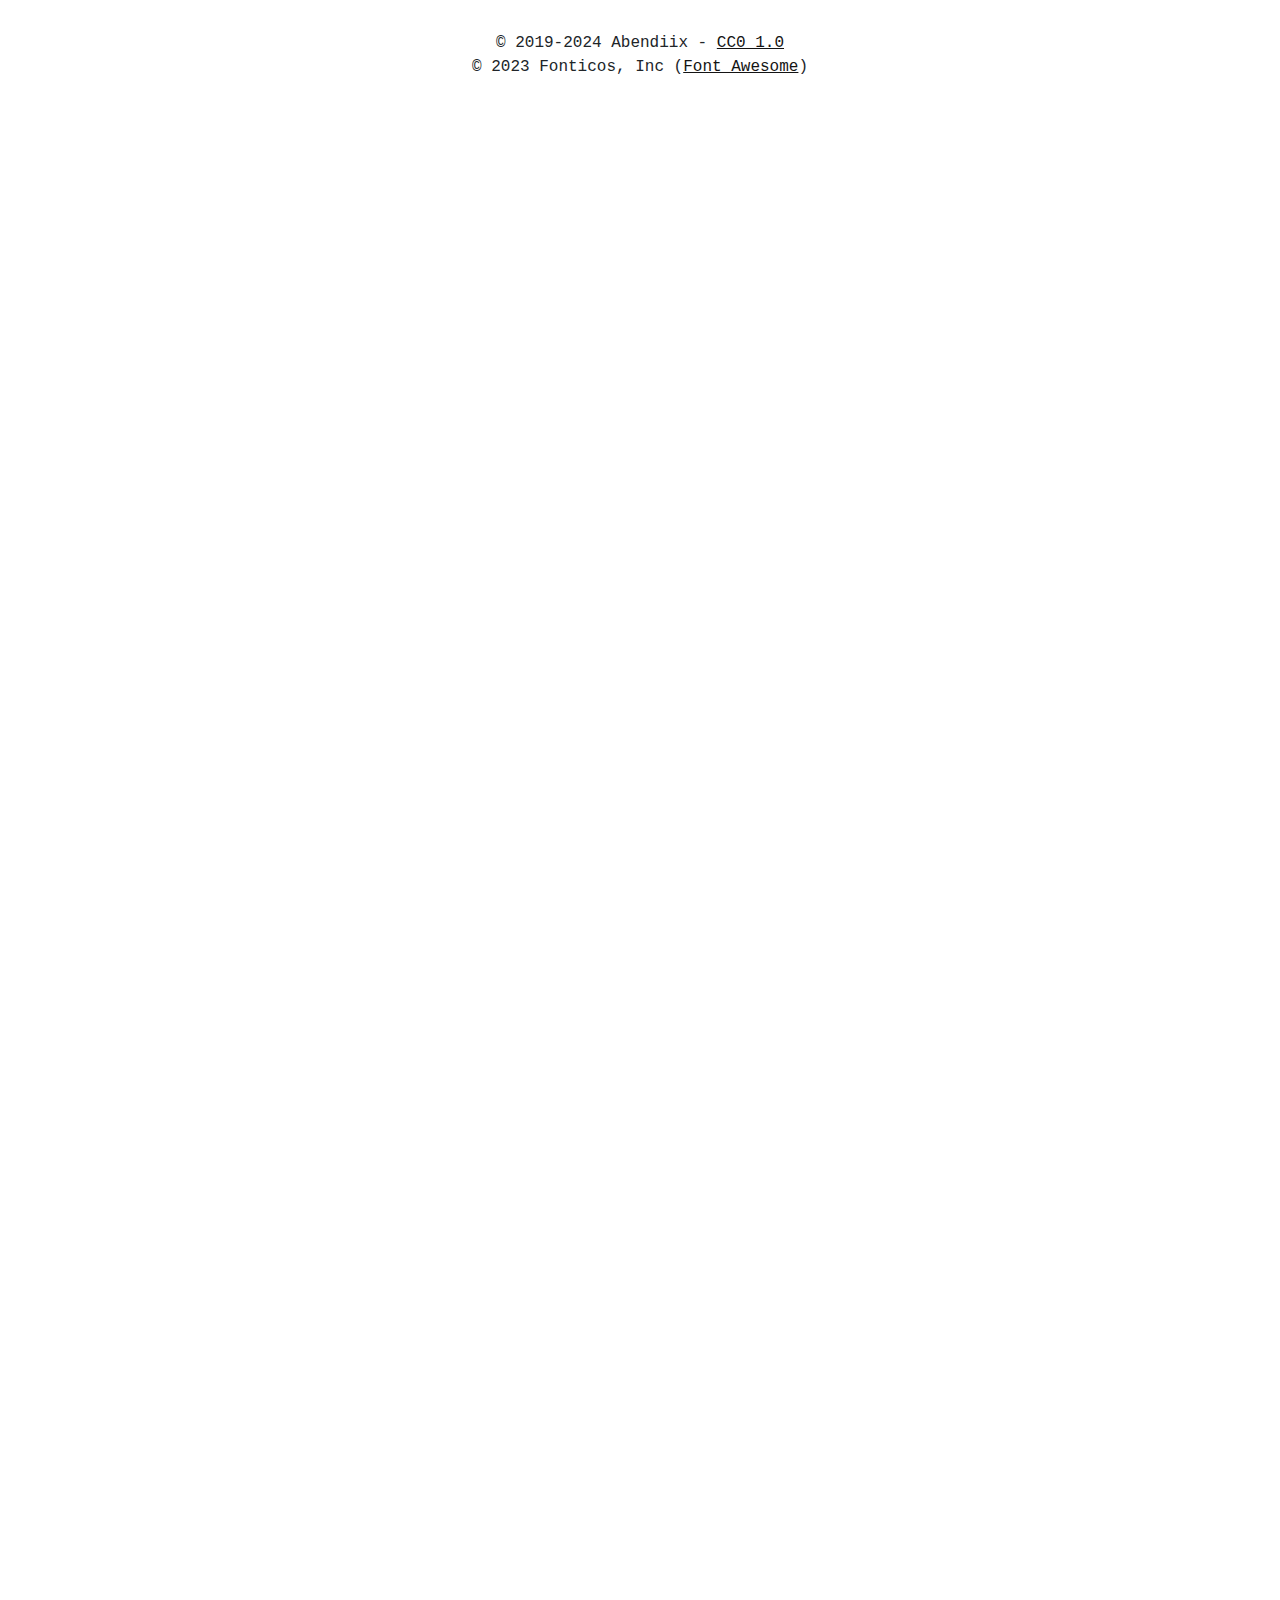
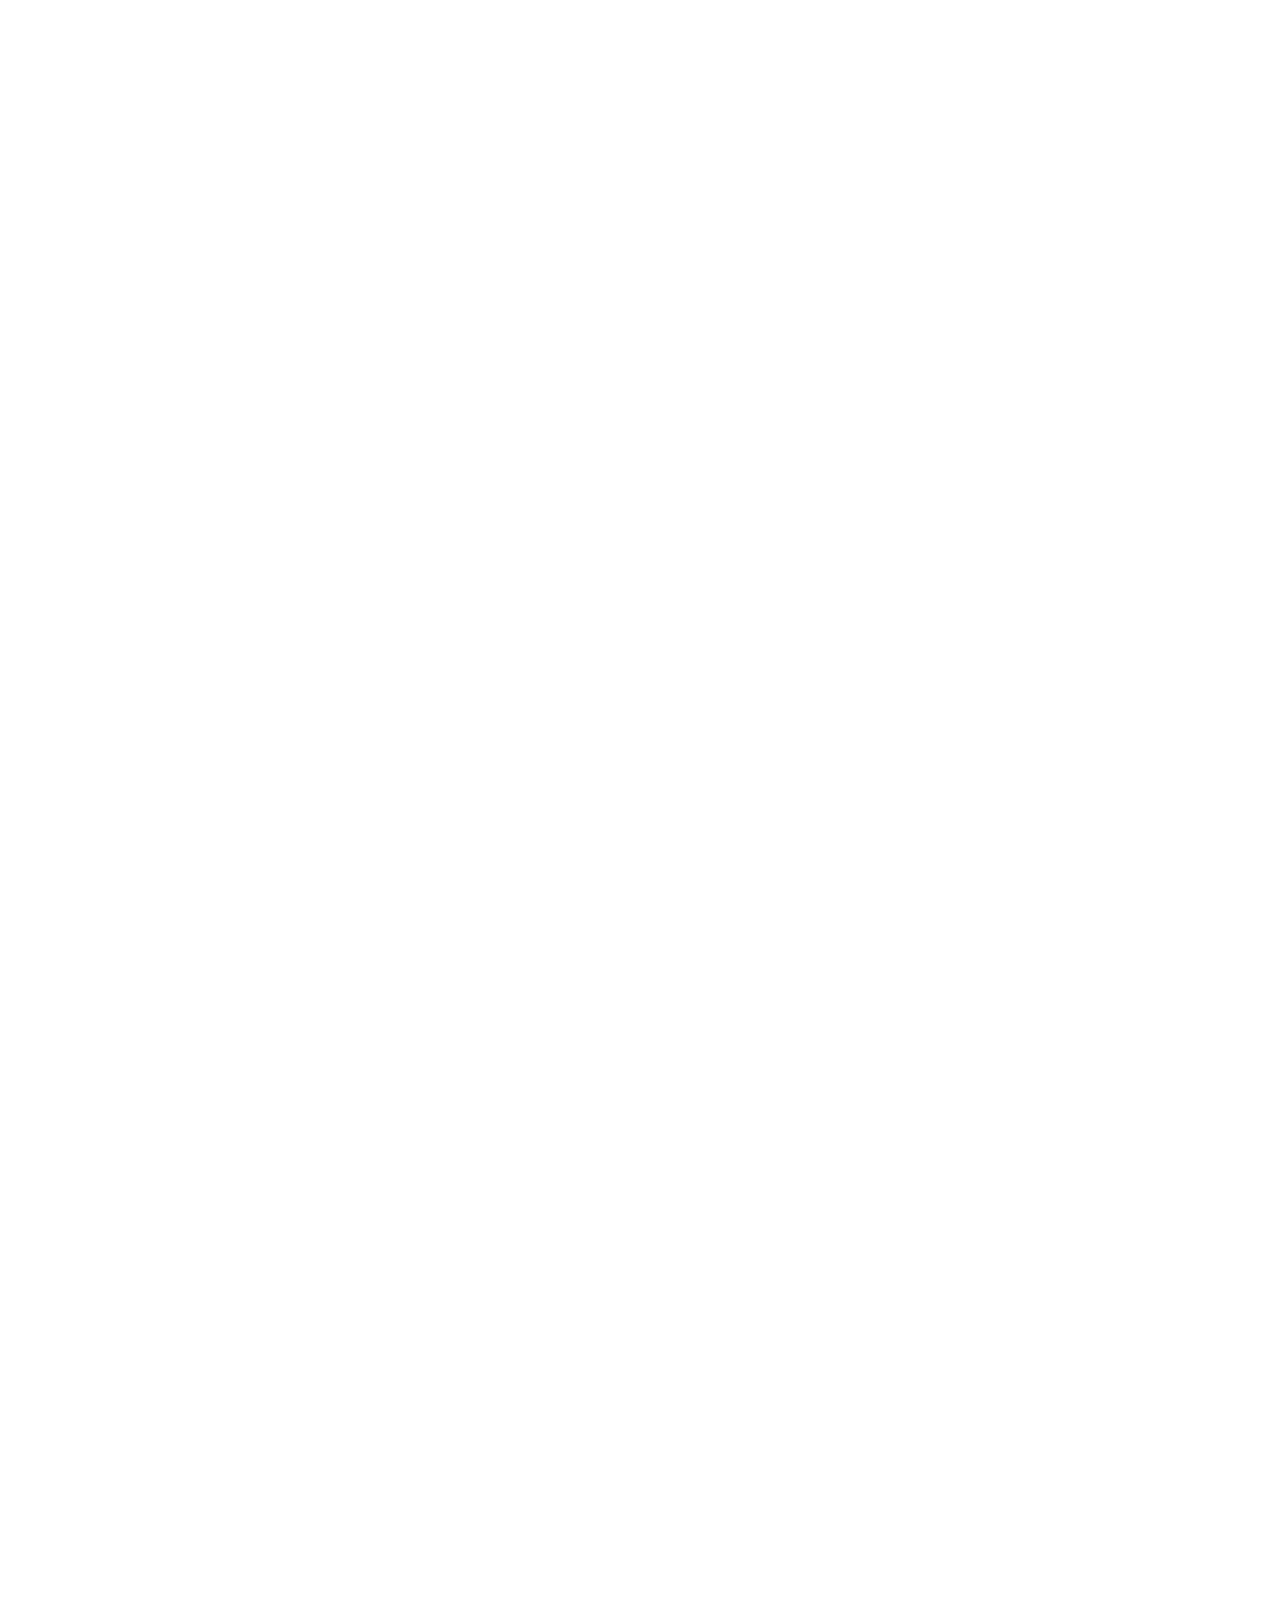
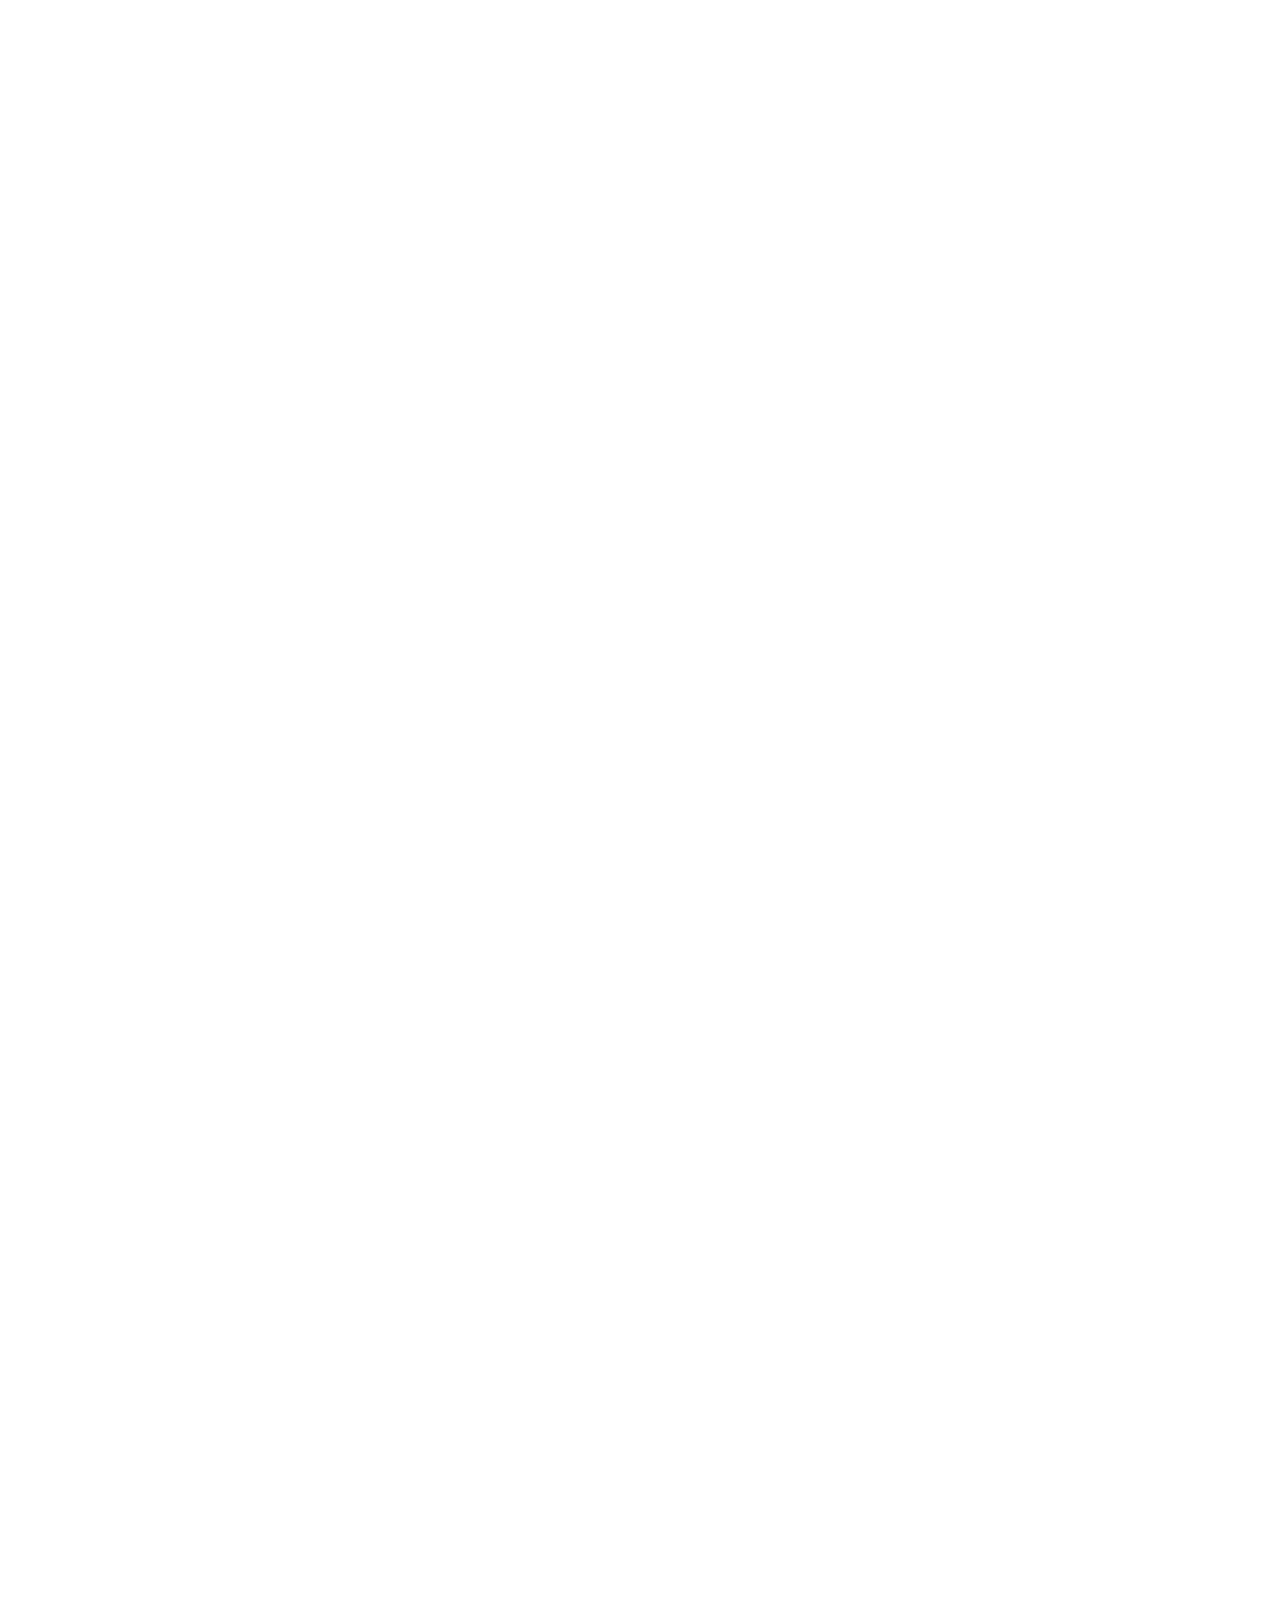
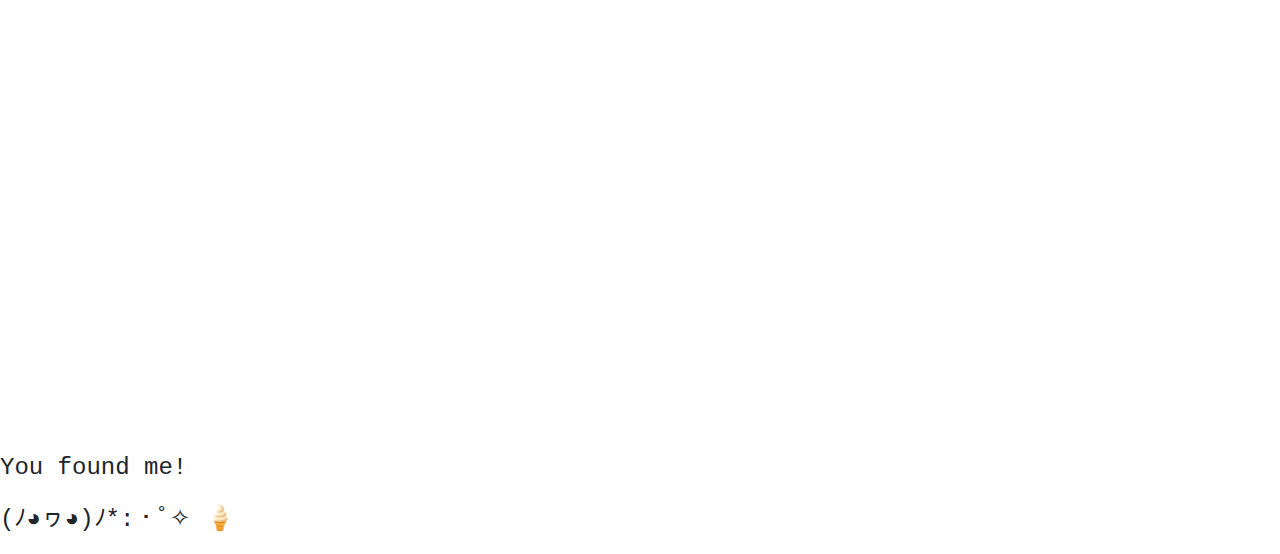
==== commit 82d77bbc: "Post 45 - BOTO LABO's Steam page released!" ====
--- a/index.html
+++ b/index.html
@@ -705,6 +705,11 @@
                 <p aria-label="Symbol for the preview category. It is a blue circle with a dot in the middle. The symbol and the dot have a darker blue shadow and a blue creamy white outline." role="heading" style="margin-top: 20px; margin-bottom: 5px">
                     <img src="assets/img/icons/preview.svg" width="40vw">
                 </p>
+                <p id="post45" style="margin: 0px">19-04-2025 - BOTO LABO's steam page is now public! You can wishlist BOTO LABO right now!</p>
+
+                <p aria-label="Symbol for the preview category. It is a blue circle with a dot in the middle. The symbol and the dot have a darker blue shadow and a blue creamy white outline." role="heading" style="margin-top: 20px; margin-bottom: 5px">
+                    <img src="assets/img/icons/preview.svg" width="40vw">
+                </p>
                 <p id="post44" style="margin: 0px">18-04-2025 - A sneak peek from Boto's animation sheet!</p>
 
                 <p aria-label="Symbol for the extra category. It is an orange cross with 4 dots close to each angle of the cross. The symbol and the dots have a darker orange shadow and a orange creamy white outline." role="heading" style="margin-top: 20px; margin-bottom: 5px">
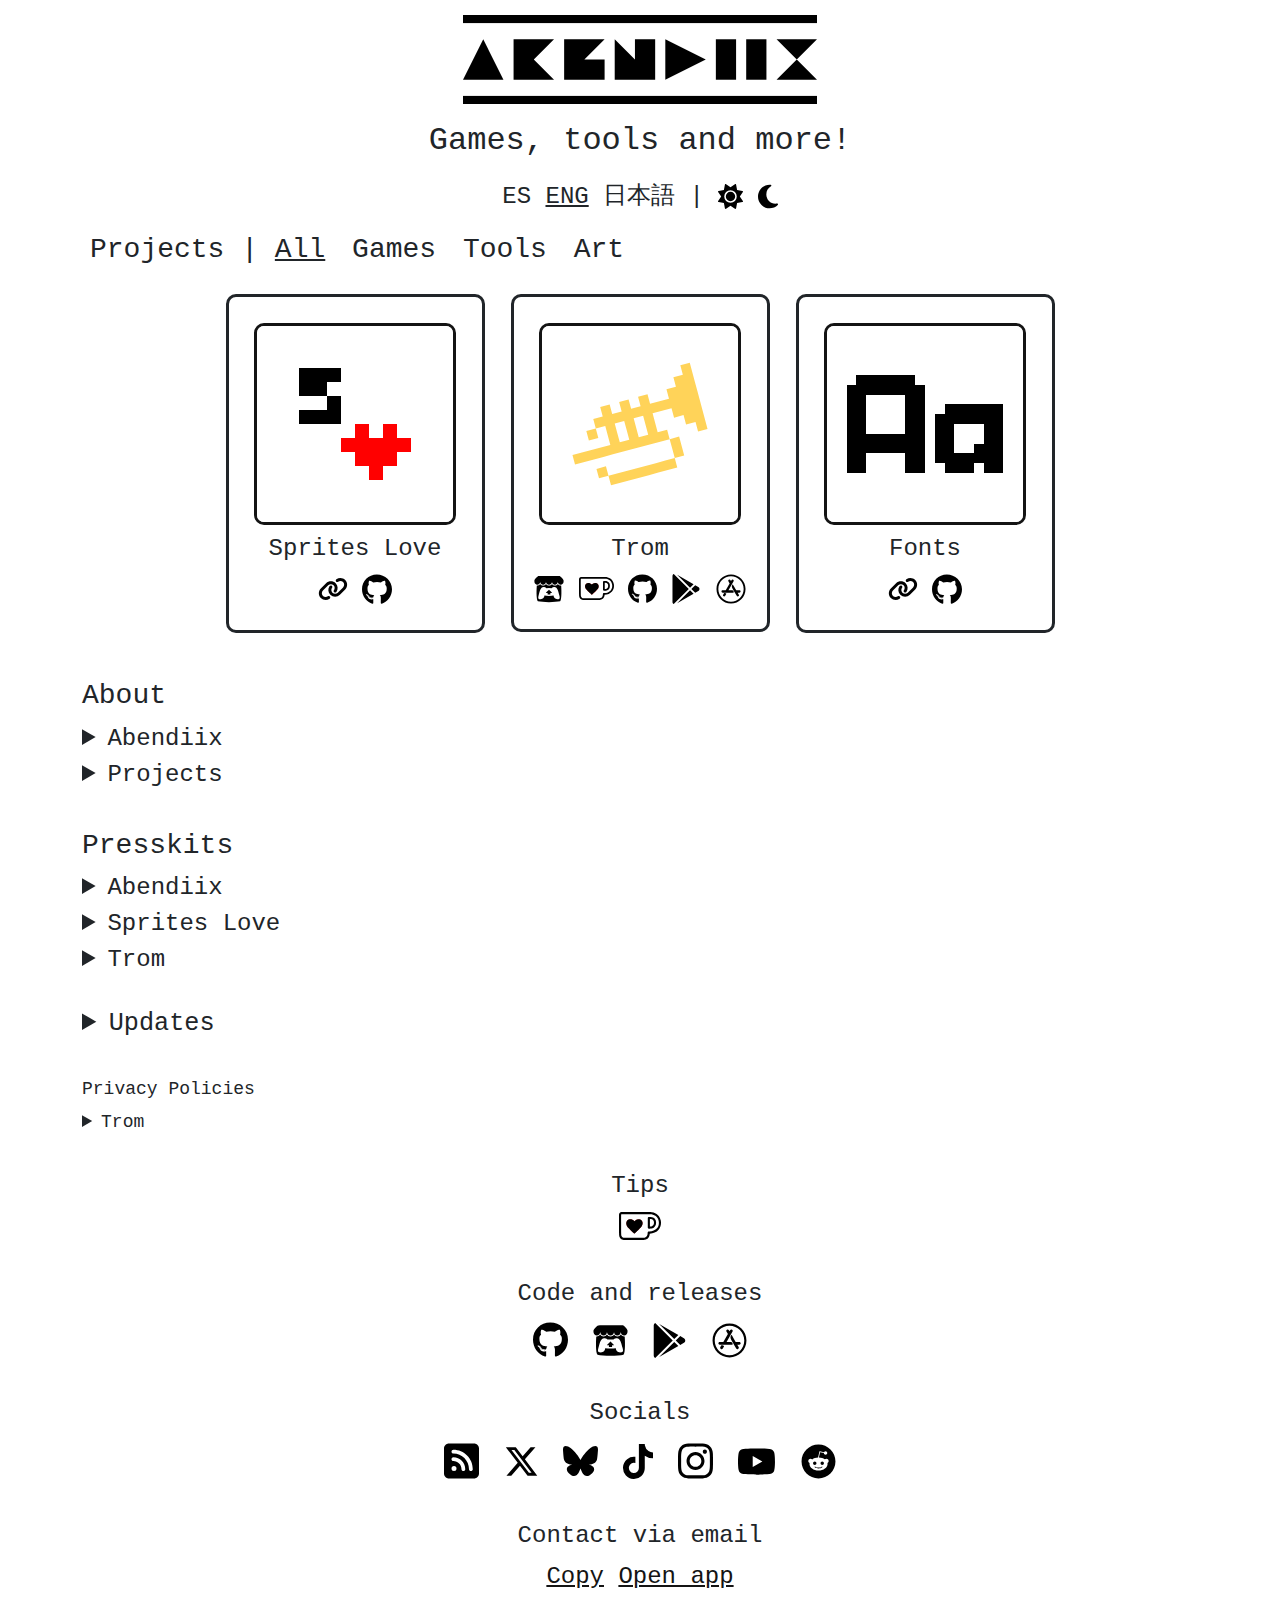
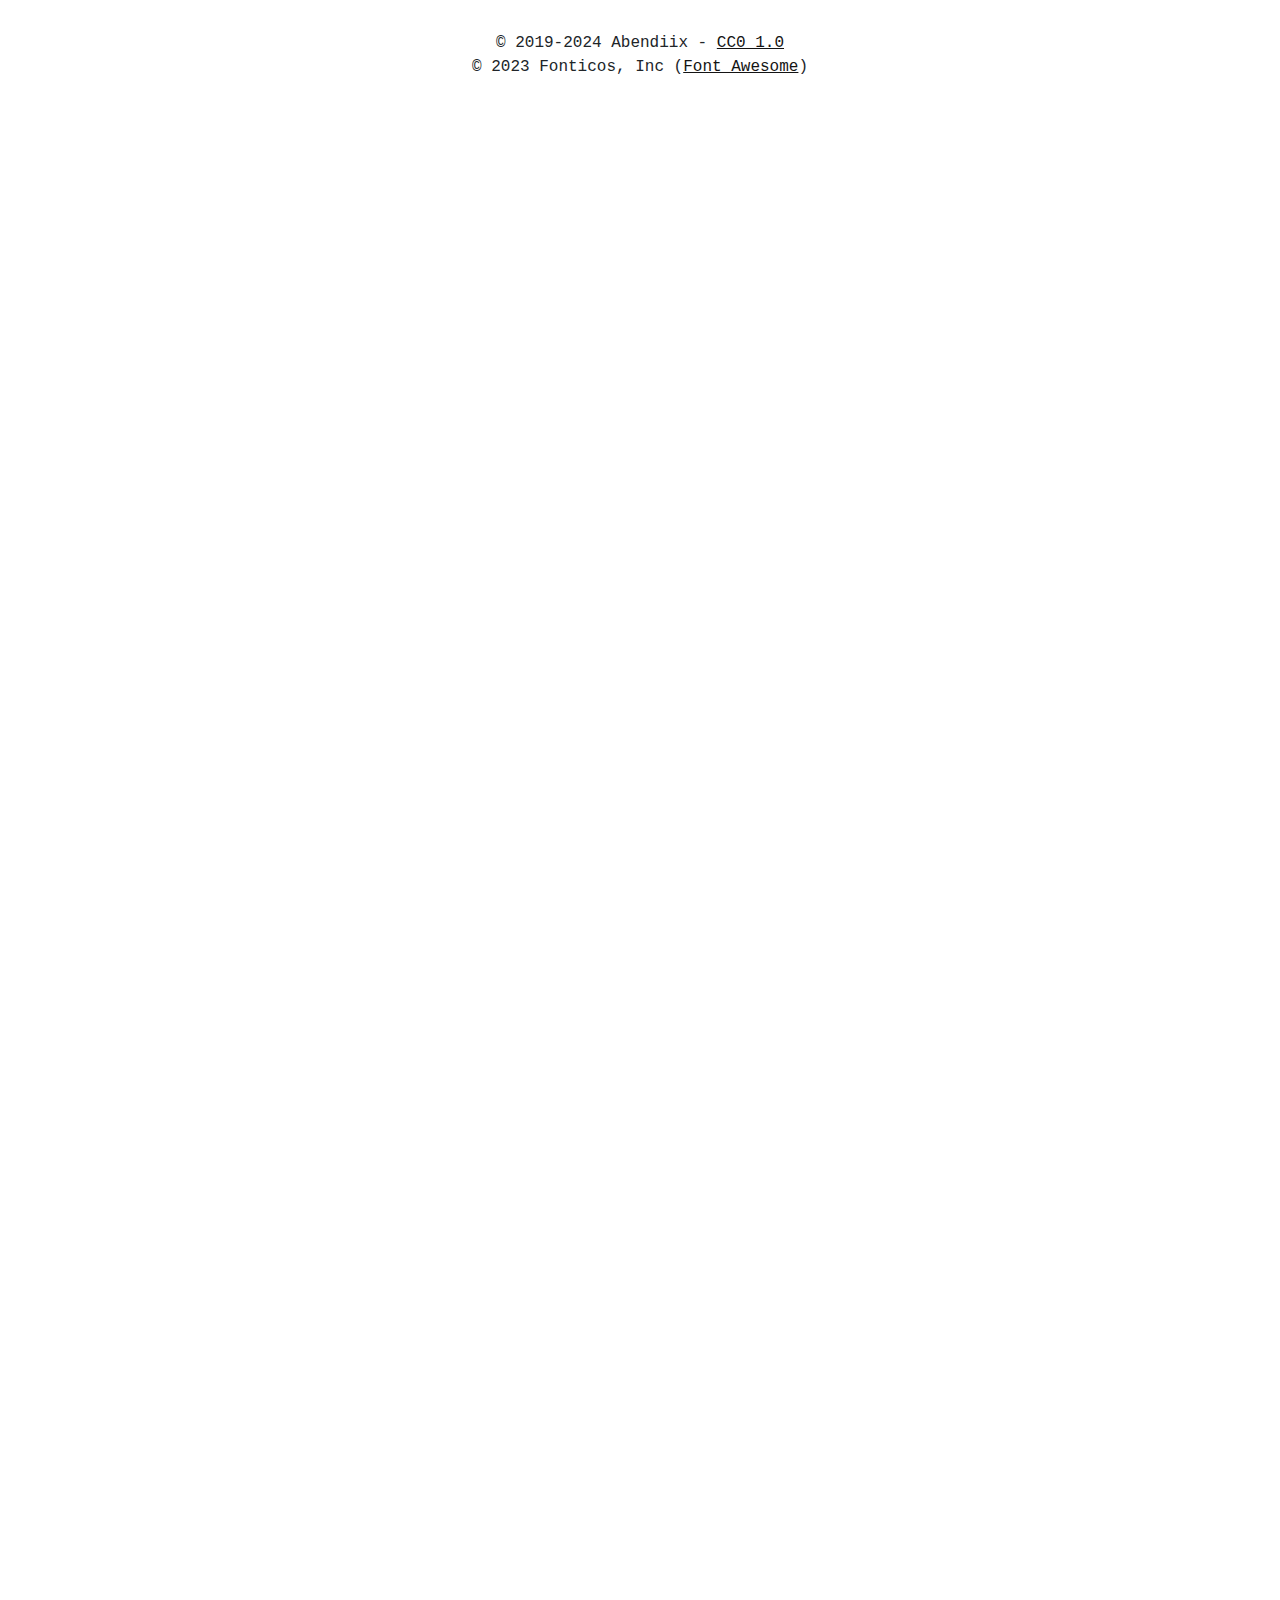
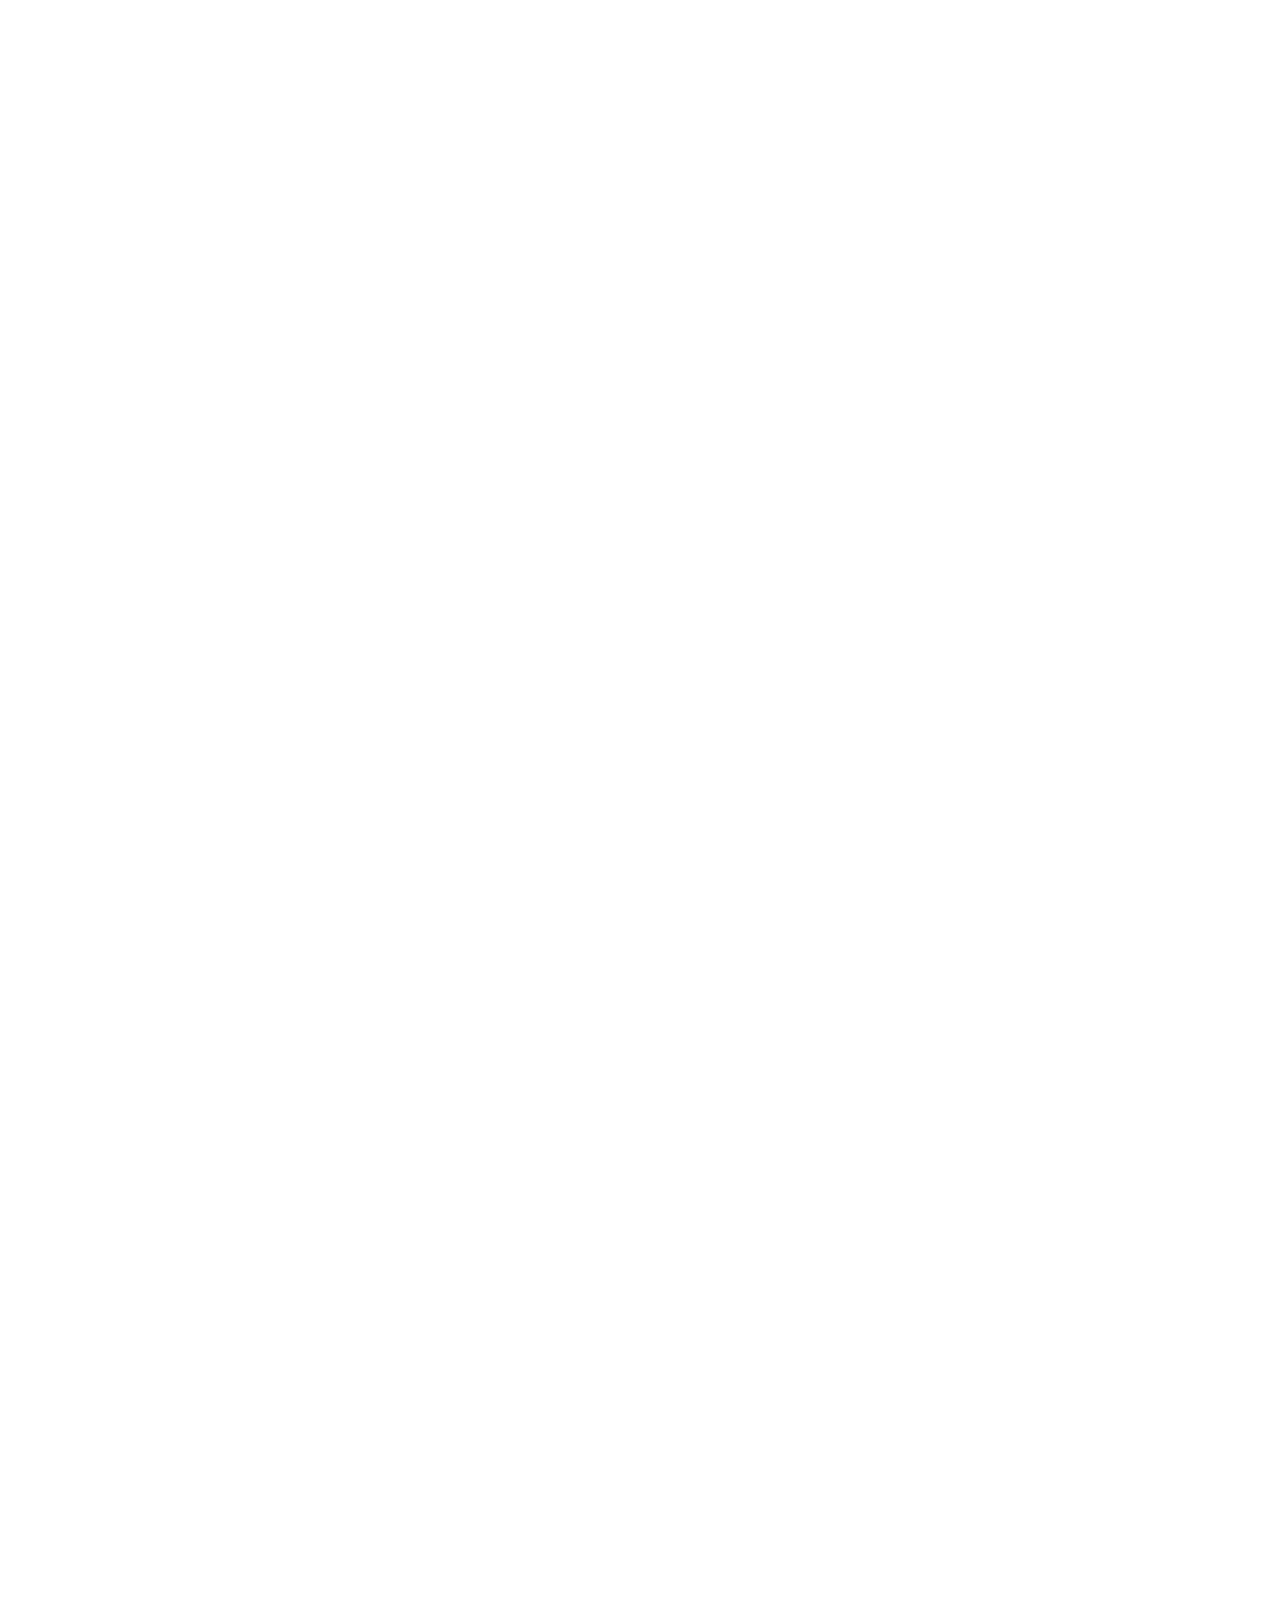
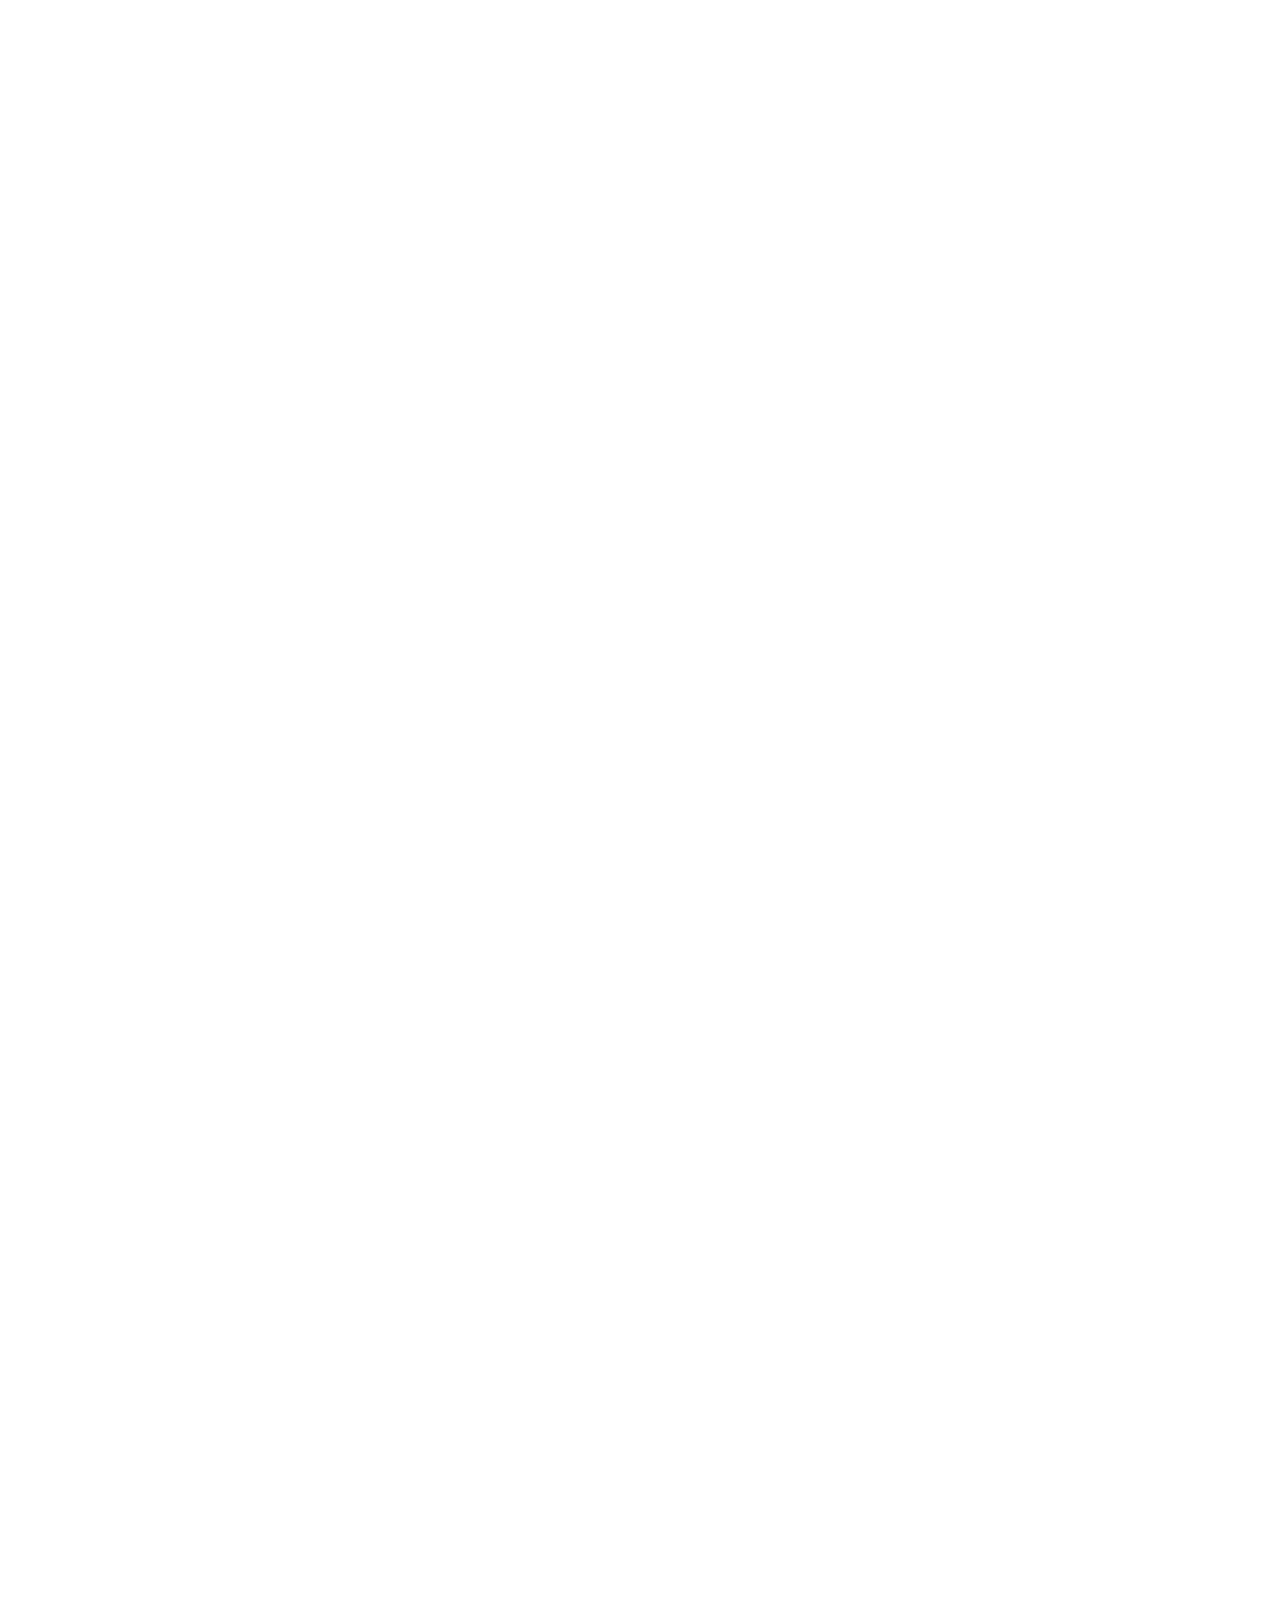
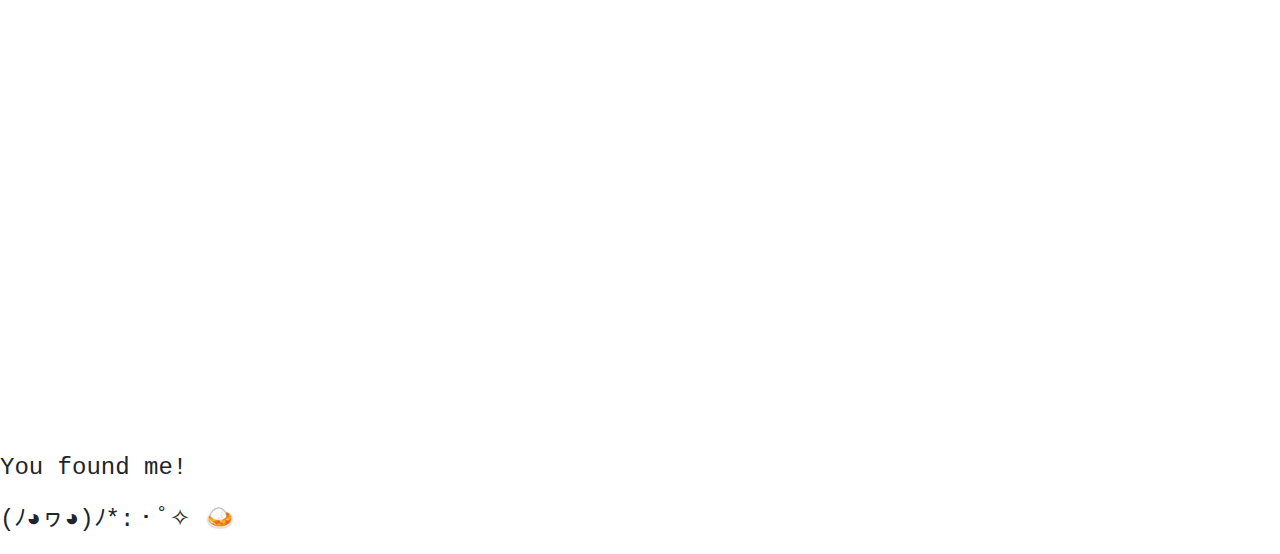
==== commit add48c5e: "Icon fix" ====
--- a/index.html
+++ b/index.html
@@ -702,8 +702,8 @@
             <details style="font-size: 75%;">
                 <summary id="updates" style="font-size: 140%;">Updates</summary>
 
-                <p aria-label="Symbol for the preview category. It is a blue circle with a dot in the middle. The symbol and the dot have a darker blue shadow and a blue creamy white outline." role="heading" style="margin-top: 20px; margin-bottom: 5px">
-                    <img src="assets/img/icons/preview.svg" width="40vw">
+                <p aria-label="Symbol for the release category. It is a red rhombus with a dot in the middle. The symbol and the dot have a darker red shadow and a red creamy white outline." role="heading" style="margin-top: 20px; margin-bottom: 5px">
+                    <img src="assets/img/icons/release.svg" width="40vw">
                 </p>
                 <p id="post45" style="margin: 0px">19-04-2025 - BOTO LABO's steam page is now public! You can wishlist BOTO LABO right now!</p>
 
